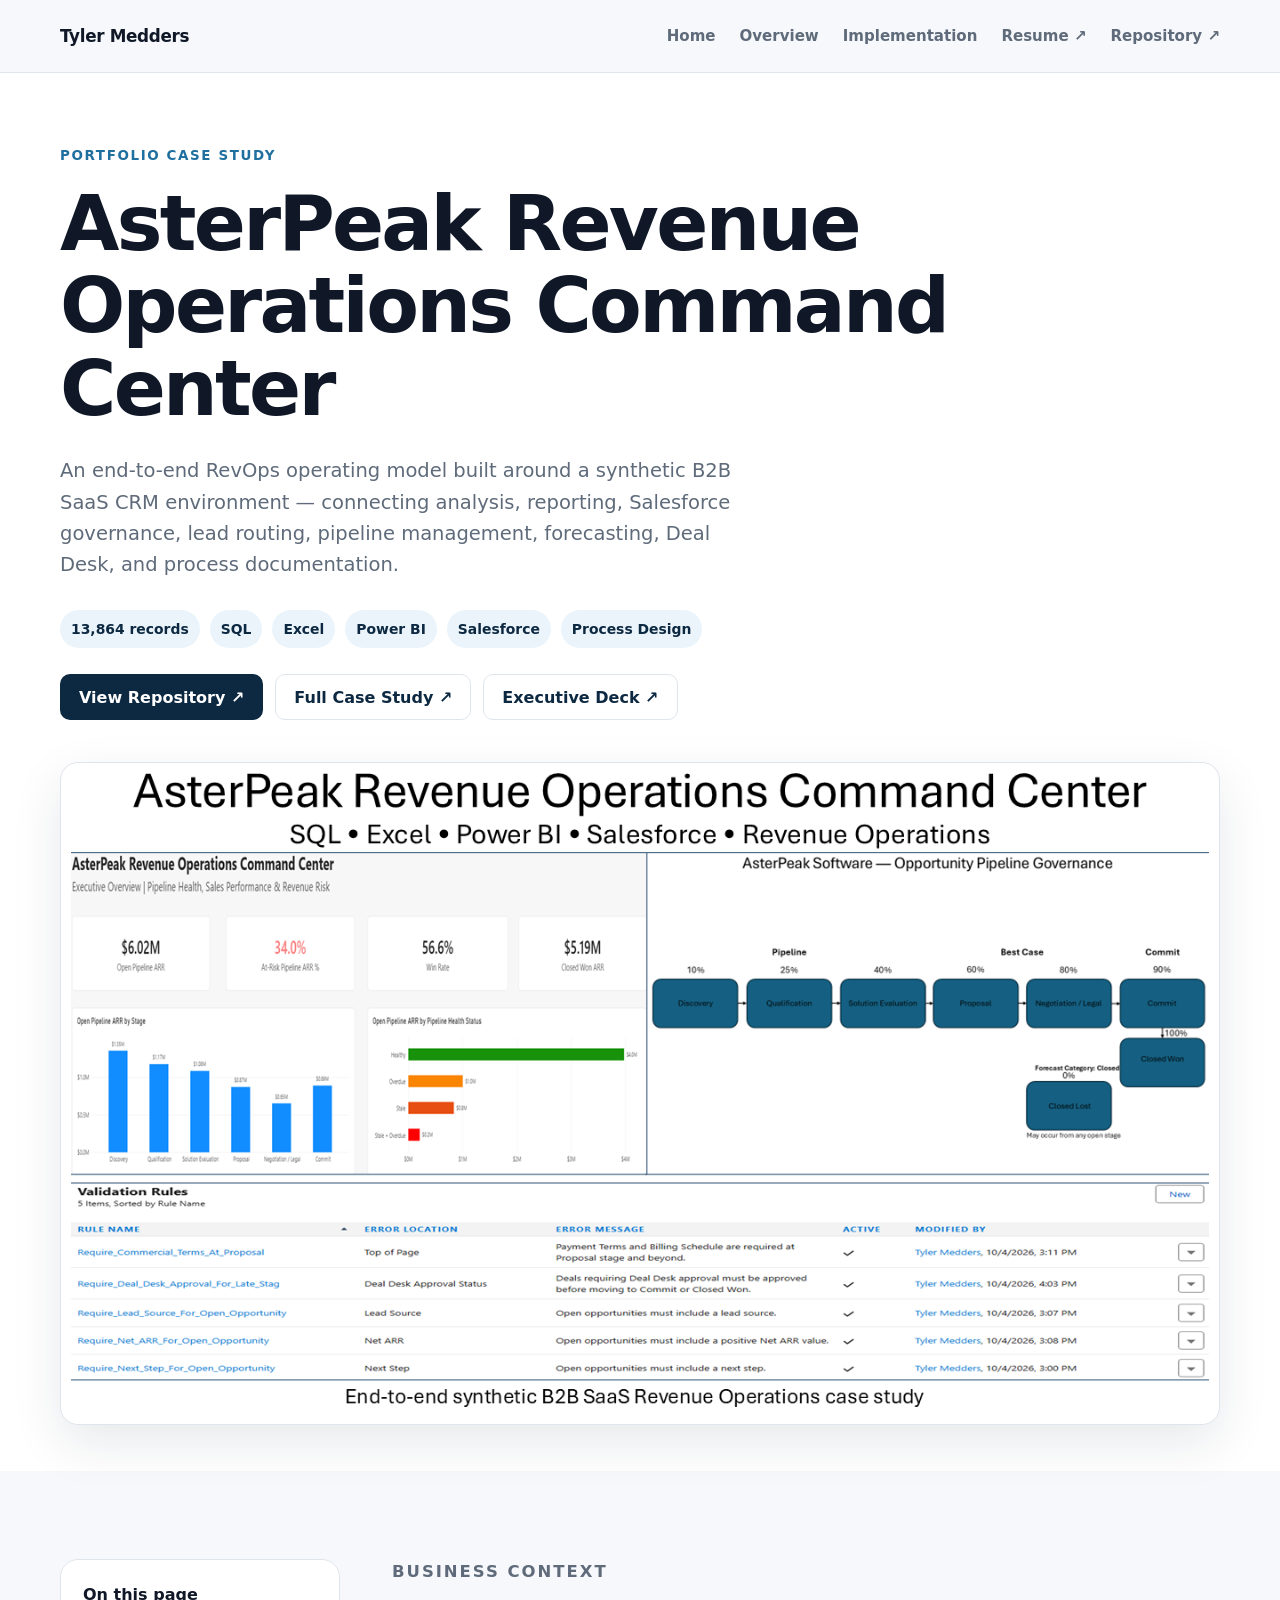
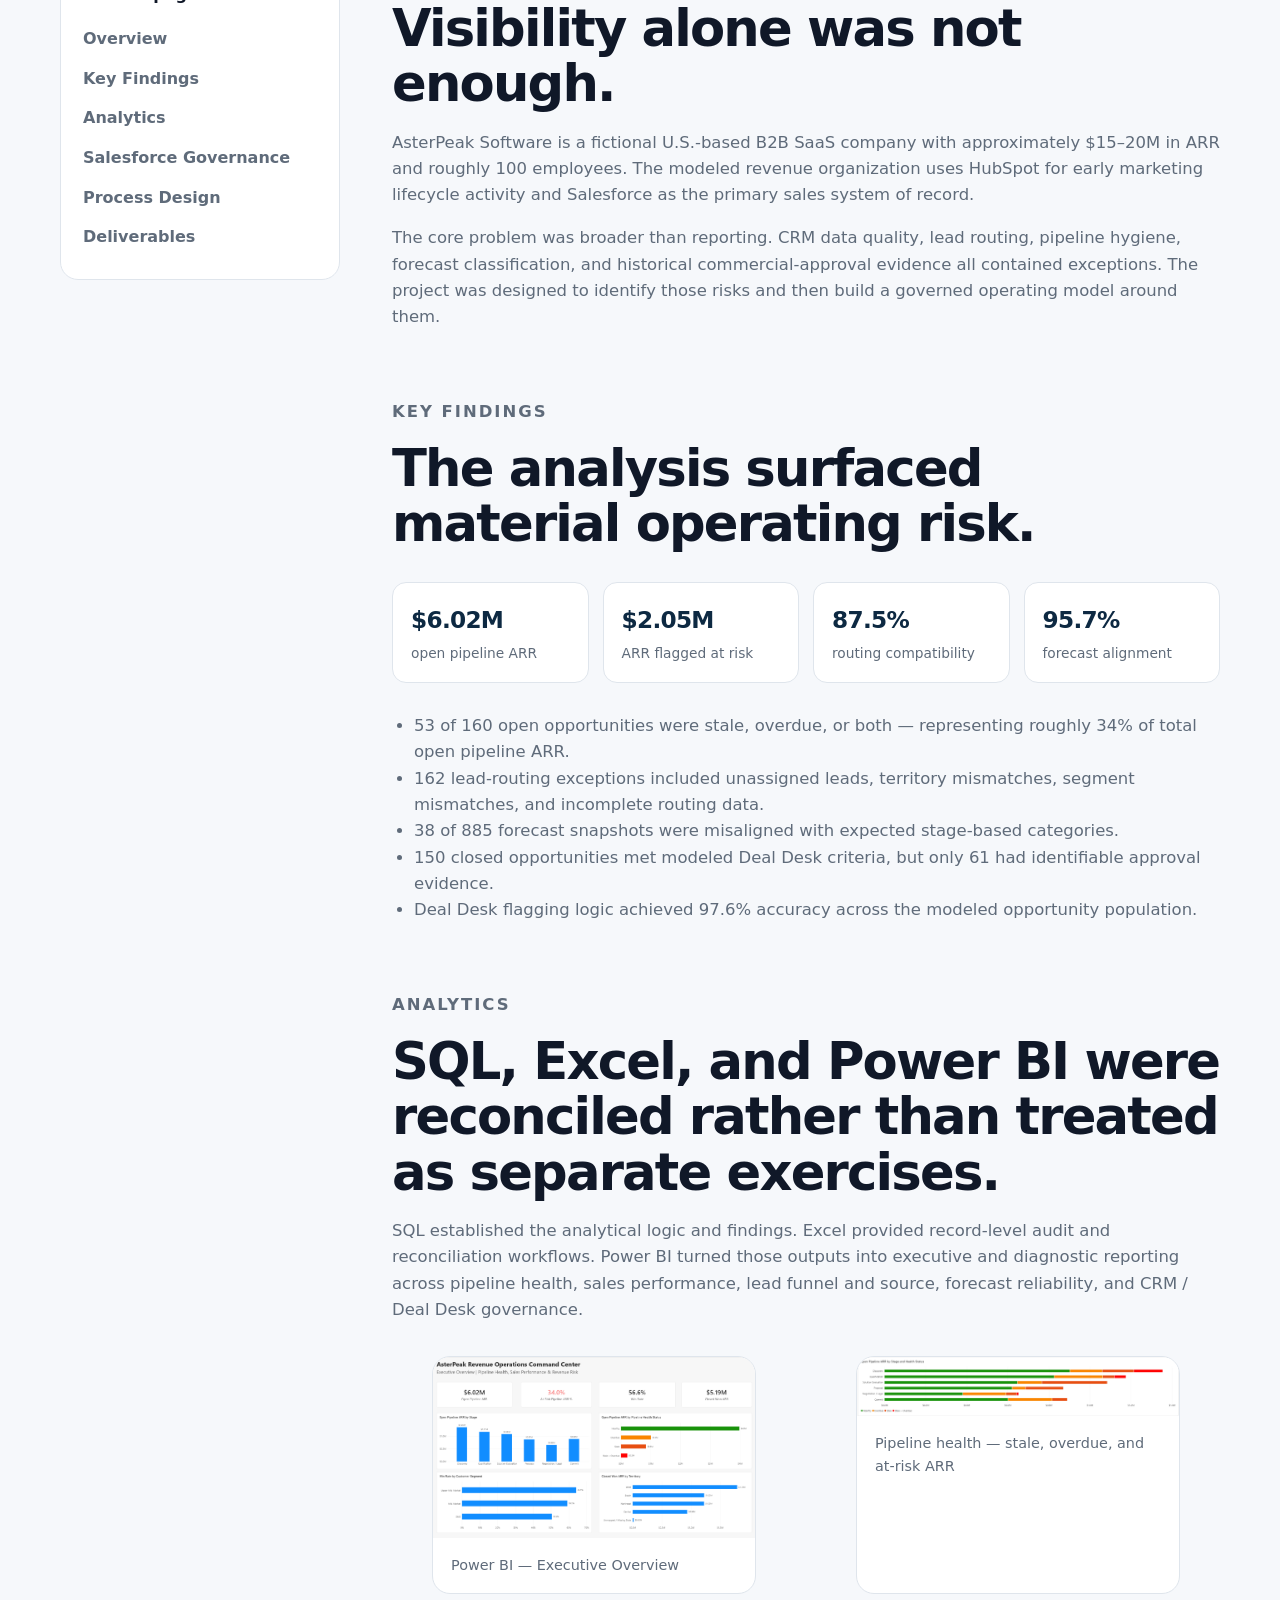
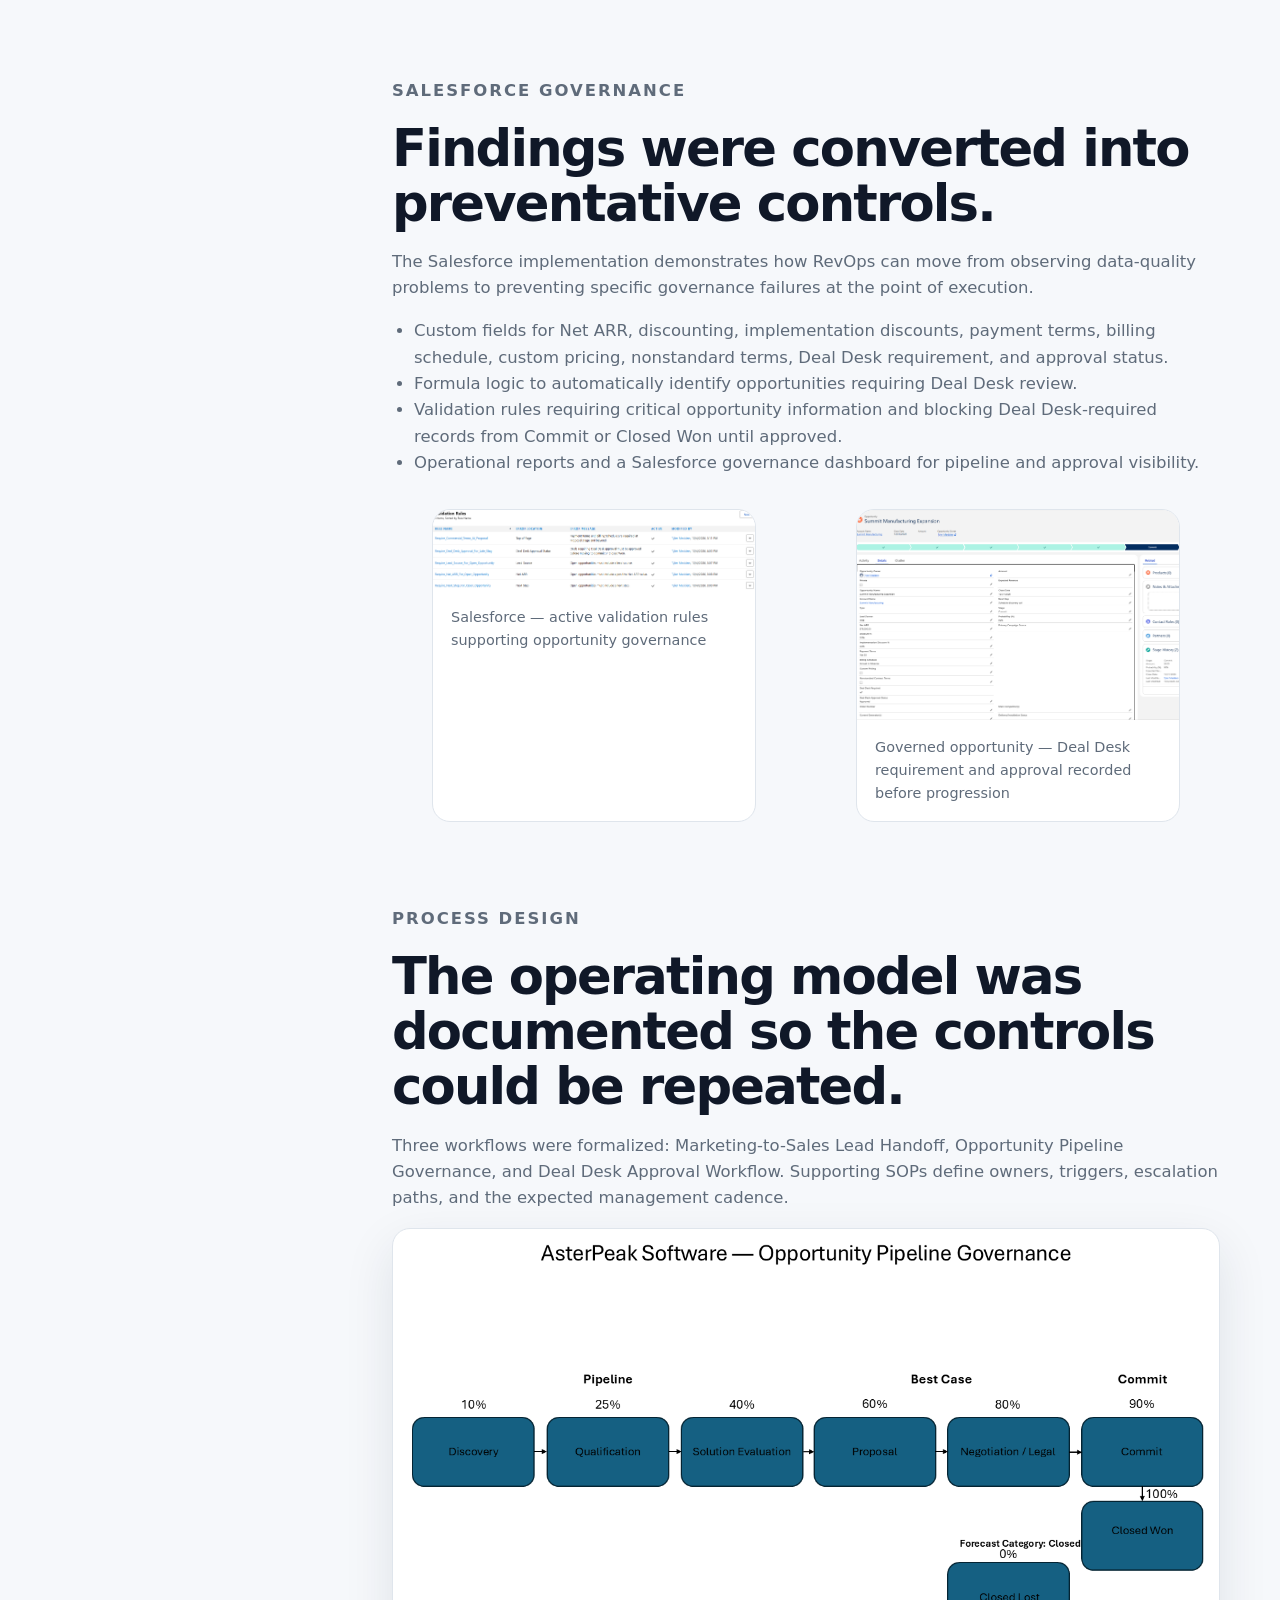
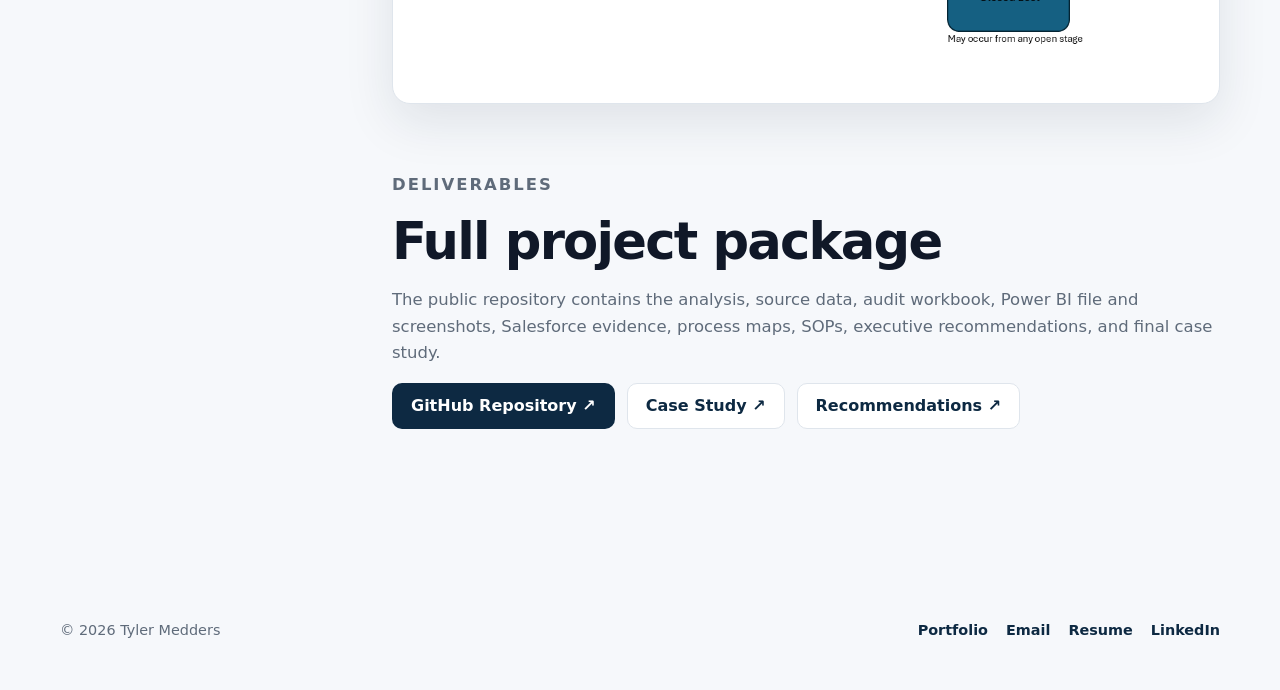
==== asterpeak.html @ 4afae9eb "Finalize portfolio site and add resume" ====
<!doctype html>
<html lang="en">
<head>
  <meta charset="utf-8">
  <meta name="viewport" content="width=device-width, initial-scale=1">
  <meta name="description" content="AsterPeak Revenue Operations Command Center — end-to-end RevOps portfolio case study by Tyler Medders.">
  <link rel="canonical" href="https://tylermedders.com/asterpeak.html">
  <meta property="og:type" content="article">
  <meta property="og:title" content="AsterPeak Revenue Operations Command Center | Tyler Medders">
  <meta property="og:description" content="End-to-end RevOps case study spanning SQL, Excel, Power BI, Salesforce governance, pipeline management, forecasting, Deal Desk, and process design.">
  <meta property="og:url" content="https://tylermedders.com/asterpeak.html">
  <meta property="og:image" content="https://tylermedders.com/assets/asterpeak-hero.png">
  <meta name="twitter:card" content="summary_large_image">
  <title>AsterPeak Revenue Operations Command Center | Tyler Medders</title>
  <link rel="icon" href="assets/favicon.svg" type="image/svg+xml">
  <link rel="stylesheet" href="styles.css">
</head>
<body>
  <header class="site-header">
    <div class="container nav">
      <a class="brand" href="index.html">Tyler Medders</a>
      <nav class="nav-links" aria-label="Primary navigation">
        <a href="index.html">Home</a>
        <a href="#overview">Overview</a>
        <a href="#implementation">Implementation</a>
        <a href="assets/Tyler_Medders_Resume.pdf" target="_blank" rel="noreferrer">Resume ↗</a>
        <a class="keep-mobile" href="https://github.com/TylerMedders/asterpeak-revenue-operations-command-center" target="_blank" rel="noreferrer">Repository ↗</a>
      </nav>
    </div>
  </header>

  <main>
    <section class="project-hero">
      <div class="container">
        <p class="eyebrow">Portfolio Case Study</p>
        <h1>AsterPeak Revenue Operations Command Center</h1>
        <p class="lede">An end-to-end RevOps operating model built around a synthetic B2B SaaS CRM environment — connecting analysis, reporting, Salesforce governance, lead routing, pipeline management, forecasting, Deal Desk, and process documentation.</p>
        <div class="project-meta">
          <span>13,864 records</span><span>SQL</span><span>Excel</span><span>Power BI</span><span>Salesforce</span><span>Process Design</span>
        </div>
        <div class="project-links" style="margin-top: 26px;">
          <a class="btn btn-primary" href="https://github.com/TylerMedders/asterpeak-revenue-operations-command-center" target="_blank" rel="noreferrer">View Repository ↗</a>
          <a class="btn btn-secondary" href="https://github.com/TylerMedders/asterpeak-revenue-operations-command-center/blob/main/09_Final_Case_Study/AsterPeak_Revenue_Operations_Case_Study.pdf" target="_blank" rel="noreferrer">Full Case Study ↗</a>
          <a class="btn btn-secondary" href="https://github.com/TylerMedders/asterpeak-revenue-operations-command-center/blob/main/09_Final_Case_Study/AsterPeak_Revenue_Operations_Executive_Presentation.pdf" target="_blank" rel="noreferrer">Executive Deck ↗</a>
        </div>
        <div class="project-hero-image image-frame">
          <img src="assets/asterpeak-hero.png" alt="AsterPeak Revenue Operations Command Center project overview">
        </div>
      </div>
    </section>

    <section class="section" id="overview">
      <div class="container project-content">
        <aside class="sidebar">
          <strong>On this page</strong>
          <a href="#overview">Overview</a>
          <a href="#findings">Key Findings</a>
          <a href="#analysis">Analytics</a>
          <a href="#implementation">Salesforce Governance</a>
          <a href="#process">Process Design</a>
          <a href="#deliverables">Deliverables</a>
        </aside>

        <div>
          <section class="prose-section">
            <p class="eyebrow">Business Context</p>
            <h2>Visibility alone was not enough.</h2>
            <p>AsterPeak Software is a fictional U.S.-based B2B SaaS company with approximately $15–20M in ARR and roughly 100 employees. The modeled revenue organization uses HubSpot for early marketing lifecycle activity and Salesforce as the primary sales system of record.</p>
            <p>The core problem was broader than reporting. CRM data quality, lead routing, pipeline hygiene, forecast classification, and historical commercial-approval evidence all contained exceptions. The project was designed to identify those risks and then build a governed operating model around them.</p>
          </section>

          <section class="prose-section" id="findings">
            <p class="eyebrow">Key Findings</p>
            <h2>The analysis surfaced material operating risk.</h2>
            <div class="metric-grid">
              <div class="metric"><strong>$6.02M</strong><span>open pipeline ARR</span></div>
              <div class="metric"><strong>$2.05M</strong><span>ARR flagged at risk</span></div>
              <div class="metric"><strong>87.5%</strong><span>routing compatibility</span></div>
              <div class="metric"><strong>95.7%</strong><span>forecast alignment</span></div>
            </div>
            <ul>
              <li>53 of 160 open opportunities were stale, overdue, or both — representing roughly 34% of total open pipeline ARR.</li>
              <li>162 lead-routing exceptions included unassigned leads, territory mismatches, segment mismatches, and incomplete routing data.</li>
              <li>38 of 885 forecast snapshots were misaligned with expected stage-based categories.</li>
              <li>150 closed opportunities met modeled Deal Desk criteria, but only 61 had identifiable approval evidence.</li>
              <li>Deal Desk flagging logic achieved 97.6% accuracy across the modeled opportunity population.</li>
            </ul>
          </section>

          <section class="prose-section" id="analysis">
            <p class="eyebrow">Analytics</p>
            <h2>SQL, Excel, and Power BI were reconciled rather than treated as separate exercises.</h2>
            <p>SQL established the analytical logic and findings. Excel provided record-level audit and reconciliation workflows. Power BI turned those outputs into executive and diagnostic reporting across pipeline health, sales performance, lead funnel and source, forecast reliability, and CRM / Deal Desk governance.</p>
            <div class="screen-grid">
              <figure class="screen-card"><img src="assets/powerbi-executive.png" alt="Power BI executive overview dashboard"><figcaption class="caption">Power BI — Executive Overview</figcaption></figure>
              <figure class="screen-card"><img src="assets/pipeline-health.png" alt="Power BI pipeline health view"><figcaption class="caption">Pipeline health — stale, overdue, and at-risk ARR</figcaption></figure>
            </div>
          </section>

          <section class="prose-section" id="implementation">
            <p class="eyebrow">Salesforce Governance</p>
            <h2>Findings were converted into preventative controls.</h2>
            <p>The Salesforce implementation demonstrates how RevOps can move from observing data-quality problems to preventing specific governance failures at the point of execution.</p>
            <ul>
              <li>Custom fields for Net ARR, discounting, implementation discounts, payment terms, billing schedule, custom pricing, nonstandard terms, Deal Desk requirement, and approval status.</li>
              <li>Formula logic to automatically identify opportunities requiring Deal Desk review.</li>
              <li>Validation rules requiring critical opportunity information and blocking Deal Desk-required records from Commit or Closed Won until approved.</li>
              <li>Operational reports and a Salesforce governance dashboard for pipeline and approval visibility.</li>
            </ul>
            <div class="screen-grid">
              <figure class="screen-card"><img src="assets/salesforce-validation-rules.png" alt="Salesforce validation rules"><figcaption class="caption">Salesforce — active validation rules supporting opportunity governance</figcaption></figure>
              <figure class="screen-card"><img src="assets/salesforce-governed-opportunity.png" alt="Governed Salesforce opportunity record"><figcaption class="caption">Governed opportunity — Deal Desk requirement and approval recorded before progression</figcaption></figure>
            </div>
          </section>

          <section class="prose-section" id="process">
            <p class="eyebrow">Process Design</p>
            <h2>The operating model was documented so the controls could be repeated.</h2>
            <p>Three workflows were formalized: Marketing-to-Sales Lead Handoff, Opportunity Pipeline Governance, and Deal Desk Approval Workflow. Supporting SOPs define owners, triggers, escalation paths, and the expected management cadence.</p>
            <div class="image-frame">
              <img src="assets/process-pipeline-governance.png" alt="AsterPeak opportunity pipeline governance process map">
            </div>
          </section>

          <section class="prose-section" id="deliverables">
            <p class="eyebrow">Deliverables</p>
            <h2>Full project package</h2>
            <p>The public repository contains the analysis, source data, audit workbook, Power BI file and screenshots, Salesforce evidence, process maps, SOPs, executive recommendations, and final case study.</p>
            <div class="project-links">
              <a class="btn btn-primary" href="https://github.com/TylerMedders/asterpeak-revenue-operations-command-center" target="_blank" rel="noreferrer">GitHub Repository ↗</a>
              <a class="btn btn-secondary" href="https://github.com/TylerMedders/asterpeak-revenue-operations-command-center/blob/main/09_Final_Case_Study/AsterPeak_Revenue_Operations_Case_Study.pdf" target="_blank" rel="noreferrer">Case Study ↗</a>
              <a class="btn btn-secondary" href="https://github.com/TylerMedders/asterpeak-revenue-operations-command-center/blob/main/09_Final_Case_Study/AsterPeak_Executive_Recommendations.pdf" target="_blank" rel="noreferrer">Recommendations ↗</a>
            </div>
          </section>
        </div>
      </div>
    </section>
  </main>

  <footer class="site-footer">
    <div class="container footer-row">
      <span>© 2026 Tyler Medders</span>
      <div class="footer-links">
        <a href="index.html">Portfolio</a>
        <a href="mailto:tylerm0614@gmail.com">Email</a>
        <a href="assets/Tyler_Medders_Resume.pdf" target="_blank" rel="noreferrer">Resume</a>
        <a href="https://linkedin.com/in/tyler-medders" target="_blank" rel="noreferrer">LinkedIn</a>
      </div>
    </div>
  </footer>
</body>
</html>
---- styles.css ----
:root {
  --bg: #f6f8fb;
  --surface: #ffffff;
  --ink: #101828;
  --muted: #5f6b7a;
  --line: #dfe5ec;
  --navy: #0d2942;
  --navy-2: #123d60;
  --blue: #1f6f9f;
  --blue-soft: #eaf4fa;
  --shadow: 0 18px 50px rgba(16, 40, 63, 0.10);
  --radius: 18px;
  --max: 1160px;
}

* { box-sizing: border-box; }
html { scroll-behavior: smooth; }
body {
  margin: 0;
  font-family: Inter, ui-sans-serif, system-ui, -apple-system, BlinkMacSystemFont, "Segoe UI", sans-serif;
  color: var(--ink);
  background: var(--bg);
  line-height: 1.6;
  -webkit-font-smoothing: antialiased;
}
a { color: inherit; }
img { max-width: 100%; display: block; }
.container { width: min(var(--max), calc(100% - 40px)); margin: 0 auto; }

.site-header {
  position: sticky;
  top: 0;
  z-index: 20;
  background: rgba(246, 248, 251, 0.92);
  backdrop-filter: blur(14px);
  border-bottom: 1px solid rgba(223, 229, 236, 0.9);
}
.nav {
  min-height: 72px;
  display: flex;
  align-items: center;
  justify-content: space-between;
  gap: 24px;
}
.brand {
  text-decoration: none;
  font-weight: 800;
  letter-spacing: -0.02em;
  font-size: 1.05rem;
}
.nav-links { display: flex; align-items: center; gap: 24px; }
.nav-links a {
  text-decoration: none;
  color: var(--muted);
  font-weight: 650;
  font-size: 0.94rem;
}
.nav-links a:hover { color: var(--navy); }

.hero {
  padding: 96px 0 72px;
  background:
    radial-gradient(circle at 85% 10%, rgba(31,111,159,.13), transparent 28%),
    linear-gradient(180deg, #fff 0%, var(--bg) 100%);
}
.hero-grid {
  display: grid;
  grid-template-columns: 1.16fr .84fr;
  align-items: center;
  gap: 56px;
}
.eyebrow {
  margin: 0 0 16px;
  color: var(--blue);
  font-size: .84rem;
  font-weight: 800;
  letter-spacing: .12em;
  text-transform: uppercase;
}
h1, h2, h3 { line-height: 1.08; letter-spacing: -0.035em; margin-top: 0; }
h1 { font-size: clamp(3rem, 7vw, 5.5rem); margin-bottom: 24px; }
h2 { font-size: clamp(2rem, 4vw, 3.25rem); margin-bottom: 18px; }
h3 { font-size: 1.35rem; margin-bottom: 10px; }
.lede { font-size: 1.22rem; color: var(--muted); max-width: 700px; margin: 0 0 30px; }
.hero-card {
  background: linear-gradient(145deg, var(--navy), #102f4b 55%, #1b5378);
  color: white;
  border-radius: 26px;
  padding: 34px;
  box-shadow: var(--shadow);
}
.hero-card .mini-label { color: #b9d6e9; font-weight: 750; font-size: .85rem; text-transform: uppercase; letter-spacing: .1em; }
.hero-card h3 { font-size: 1.7rem; margin: 10px 0 12px; }
.hero-card p { color: #dbe8f1; margin: 0; }
.tool-row { display: flex; flex-wrap: wrap; gap: 9px; margin-top: 24px; }
.tool-row span {
  border: 1px solid rgba(255,255,255,.2);
  background: rgba(255,255,255,.08);
  padding: 7px 10px;
  border-radius: 999px;
  font-size: .83rem;
  font-weight: 700;
}
.buttons { display: flex; flex-wrap: wrap; gap: 12px; }
.btn {
  display: inline-flex;
  align-items: center;
  justify-content: center;
  gap: 8px;
  min-height: 46px;
  padding: 0 18px;
  border-radius: 10px;
  text-decoration: none;
  font-weight: 800;
  border: 1px solid transparent;
}
.btn-primary { background: var(--navy); color: #fff; }
.btn-primary:hover { background: var(--navy-2); }
.btn-secondary { background: #fff; border-color: var(--line); color: var(--navy); }
.btn-secondary:hover { border-color: #b8c7d4; }
.btn-light { background: #fff; color: var(--navy); }

.section { padding: 88px 0; }
.section-white { background: #fff; }
.section-head { max-width: 760px; margin-bottom: 38px; }
.section-head p { color: var(--muted); font-size: 1.06rem; margin: 0; }

.feature-grid {
  display: grid;
  grid-template-columns: .95fr 1.05fr;
  gap: 40px;
  align-items: center;
}
.image-frame {
  background: #fff;
  padding: 10px;
  border: 1px solid var(--line);
  border-radius: var(--radius);
  box-shadow: var(--shadow);
  overflow: hidden;
}
.image-frame img { width: 100%; border-radius: 11px; }
.kicker { color: var(--blue); font-weight: 800; margin-bottom: 10px; }
.copy { color: var(--muted); font-size: 1.05rem; }
.metric-grid {
  display: grid;
  grid-template-columns: repeat(4, 1fr);
  gap: 14px;
  margin: 30px 0;
}
.metric {
  background: var(--surface);
  border: 1px solid var(--line);
  border-radius: 14px;
  padding: 18px;
}
.metric strong { display: block; color: var(--navy); font-size: 1.45rem; letter-spacing: -.03em; }
.metric span { display: block; color: var(--muted); font-size: .86rem; margin-top: 4px; }

.cards-3 { display: grid; grid-template-columns: repeat(3, 1fr); gap: 18px; }
.card {
  background: var(--surface);
  border: 1px solid var(--line);
  border-radius: var(--radius);
  padding: 26px;
}
.card p { color: var(--muted); margin-bottom: 0; }
.number {
  width: 36px;
  height: 36px;
  border-radius: 10px;
  display: grid;
  place-items: center;
  background: var(--blue-soft);
  color: var(--blue);
  font-weight: 900;
  margin-bottom: 22px;
}

.skills { display: flex; flex-wrap: wrap; gap: 10px; }
.skills span {
  background: #fff;
  border: 1px solid var(--line);
  border-radius: 999px;
  padding: 9px 13px;
  font-size: .9rem;
  font-weight: 700;
  color: #304254;
}

.cta {
  background: var(--navy);
  color: #fff;
  border-radius: 24px;
  padding: 42px;
  display: flex;
  justify-content: space-between;
  align-items: center;
  gap: 32px;
}
.cta h2 { margin-bottom: 10px; font-size: clamp(2rem, 4vw, 3rem); }
.cta p { color: #caddea; max-width: 680px; margin: 0; }

.site-footer { padding: 34px 0 48px; color: var(--muted); font-size: .9rem; }
.footer-row { display: flex; justify-content: space-between; gap: 24px; align-items: center; }
.footer-row a { text-decoration: none; font-weight: 700; color: var(--navy); }

/* Project page */
.project-hero { padding: 72px 0 46px; background: #fff; }
.project-hero h1 { font-size: clamp(2.7rem, 6vw, 4.8rem); max-width: 930px; }
.project-meta { display: flex; flex-wrap: wrap; gap: 10px; margin-top: 24px; }
.project-meta span { background: var(--blue-soft); color: var(--navy); padding: 8px 11px; border-radius: 999px; font-weight: 750; font-size: .87rem; }
.project-hero-image { margin-top: 42px; }
.project-content { display: grid; grid-template-columns: 280px 1fr; gap: 52px; align-items: start; }
.sidebar {
  position: sticky;
  top: 96px;
  background: #fff;
  border: 1px solid var(--line);
  border-radius: var(--radius);
  padding: 22px;
}
.sidebar strong { display: block; margin-bottom: 12px; }
.sidebar a { display: block; text-decoration: none; color: var(--muted); font-weight: 650; padding: 7px 0; }
.sidebar a:hover { color: var(--navy); }
.prose-section { margin-bottom: 68px; scroll-margin-top: 100px; }
.prose-section p, .prose-section li { color: var(--muted); font-size: 1.03rem; }
.prose-section ul { padding-left: 22px; }
.screen-grid { display: grid; grid-template-columns: 1fr 1fr; gap: 20px; }
.screen-card { background: #fff; border: 1px solid var(--line); border-radius: var(--radius); overflow: hidden; }
.screen-card img { width: 100%; }
.screen-card .caption { padding: 16px 18px; color: var(--muted); font-size: .9rem; }
.project-links { display: flex; flex-wrap: wrap; gap: 12px; }

@media (max-width: 900px) {
  .hero-grid, .feature-grid, .project-content { grid-template-columns: 1fr; }
  .hero { padding-top: 68px; }
  .metric-grid { grid-template-columns: 1fr 1fr; }
  .cards-3 { grid-template-columns: 1fr; }
  .sidebar { position: static; }
  .screen-grid { grid-template-columns: 1fr; }
  .cta { align-items: flex-start; flex-direction: column; }
}

@media (max-width: 640px) {
  .container { width: min(var(--max), calc(100% - 28px)); }
  .nav { min-height: 64px; }
  .nav-links a:not(.keep-mobile) { display: none; }
  h1 { font-size: clamp(2.55rem, 15vw, 4rem); }
  .hero { padding: 58px 0 52px; }
  .section { padding: 62px 0; }
  .metric-grid { grid-template-columns: 1fr 1fr; }
  .metric { padding: 15px; }
  .metric strong { font-size: 1.2rem; }
  .hero-card, .cta { padding: 26px; }
}

/* Portfolio profile additions */
.about-grid {
  display: grid;
  grid-template-columns: .85fr 1.15fr;
  gap: 56px;
  align-items: start;
}
.bio-panel {
  background: #fff;
  border: 1px solid var(--line);
  border-radius: var(--radius);
  padding: 30px;
  box-shadow: var(--shadow);
}
.bio-panel p { margin-top: 0; color: var(--muted); font-size: 1.05rem; }
.bio-panel p:last-of-type { margin-bottom: 20px; }
.availability {
  border-top: 1px solid var(--line);
  padding-top: 18px;
  color: var(--navy);
  font-weight: 800;
  font-size: .94rem;
}
.experience-list { display: grid; gap: 18px; }
.experience-item {
  background: #fff;
  border: 1px solid var(--line);
  border-radius: var(--radius);
  padding: 28px;
}
.experience-head {
  display: flex;
  justify-content: space-between;
  gap: 24px;
  align-items: flex-start;
  margin-bottom: 14px;
}
.experience-head h3 { margin-bottom: 5px; }
.experience-head p { margin: 0; color: var(--blue); font-weight: 750; }
.experience-date { color: var(--muted); white-space: nowrap; font-weight: 700; font-size: .9rem; }
.experience-item ul { margin: 0; padding-left: 20px; }
.experience-item li { color: var(--muted); margin: 7px 0; }
.footer-links { display: flex; flex-wrap: wrap; justify-content: flex-end; gap: 18px; }
.footer-links a { text-decoration: none; font-weight: 700; color: var(--navy); }
.footer-links a:hover { color: var(--blue); }
.cta .mini-label { color: #b9d6e9; font-weight: 800; font-size: .82rem; text-transform: uppercase; letter-spacing: .1em; margin: 0 0 8px; }

@media (max-width: 900px) {
  .about-grid { grid-template-columns: 1fr; gap: 26px; }
}

@media (max-width: 640px) {
  .experience-head { flex-direction: column; gap: 6px; }
  .experience-date { white-space: normal; }
  .footer-row { align-items: flex-start; flex-direction: column; }
  .footer-links { justify-content: flex-start; }
}
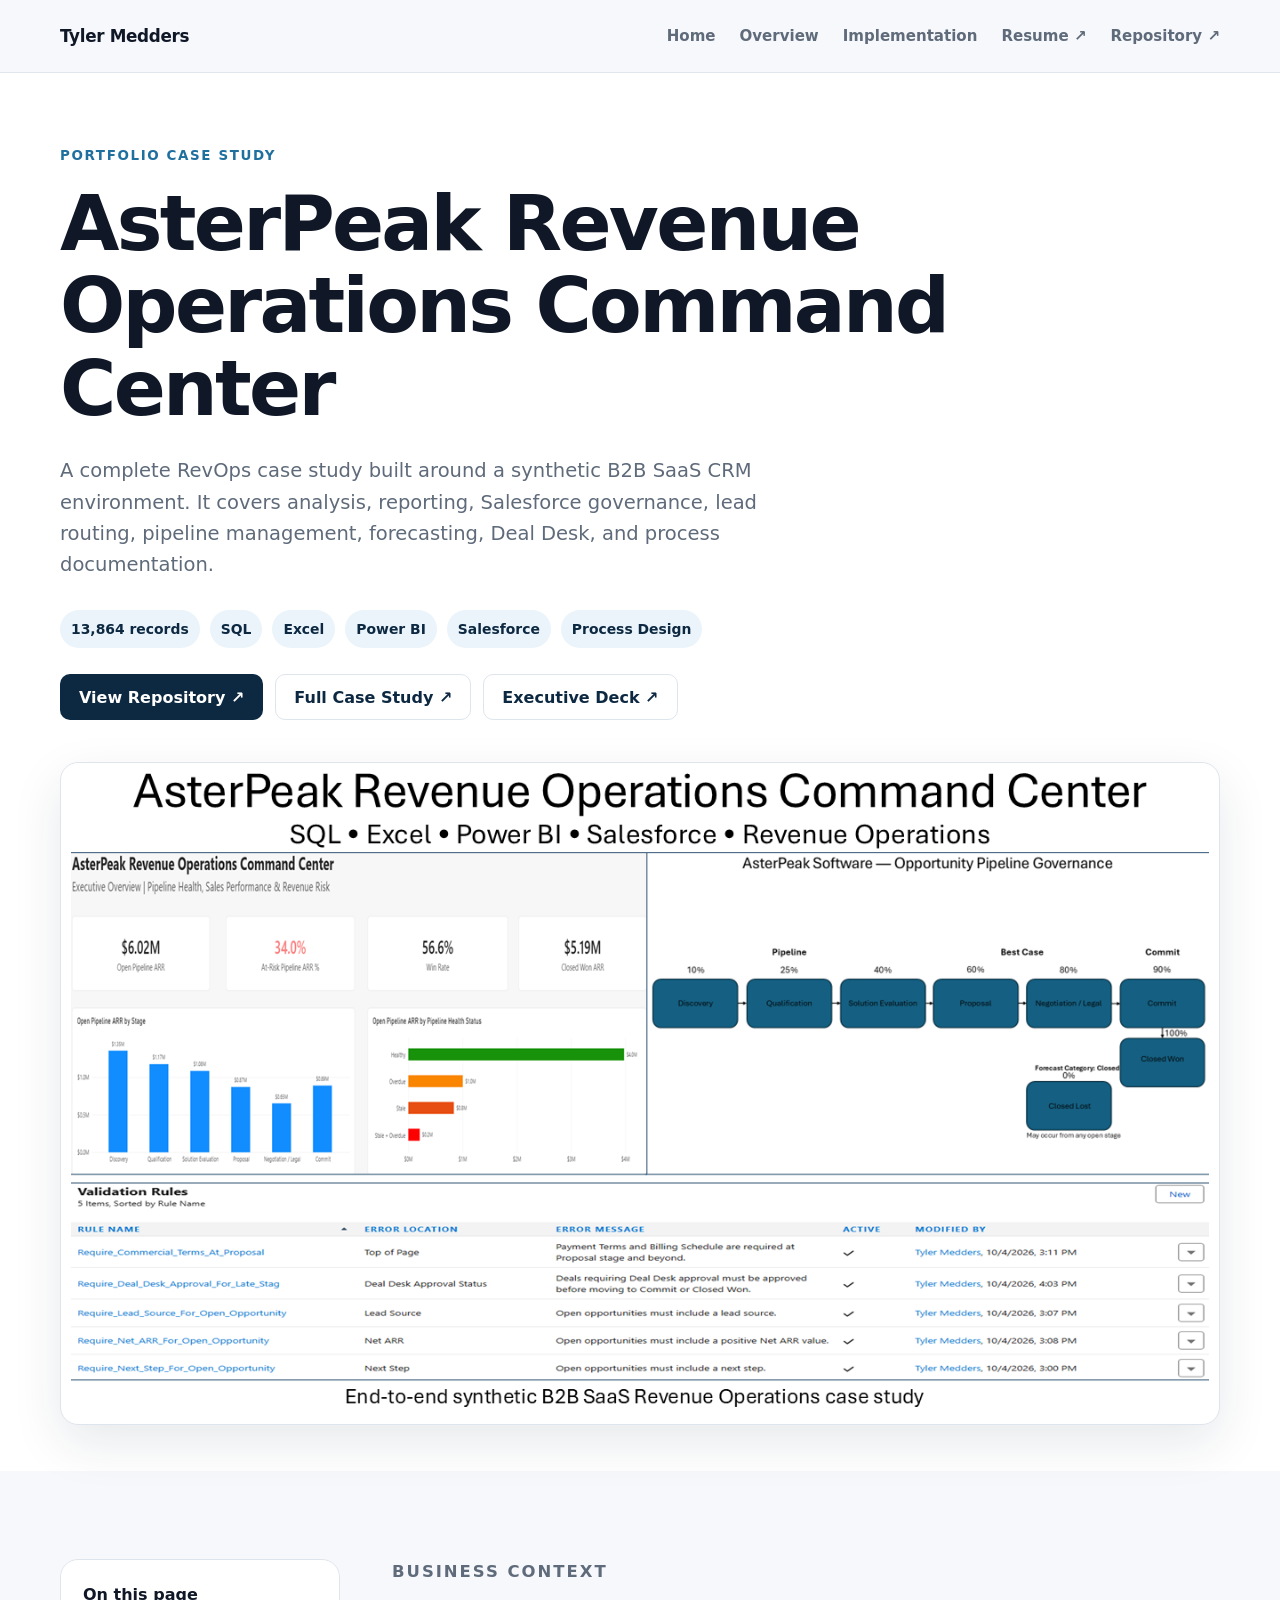
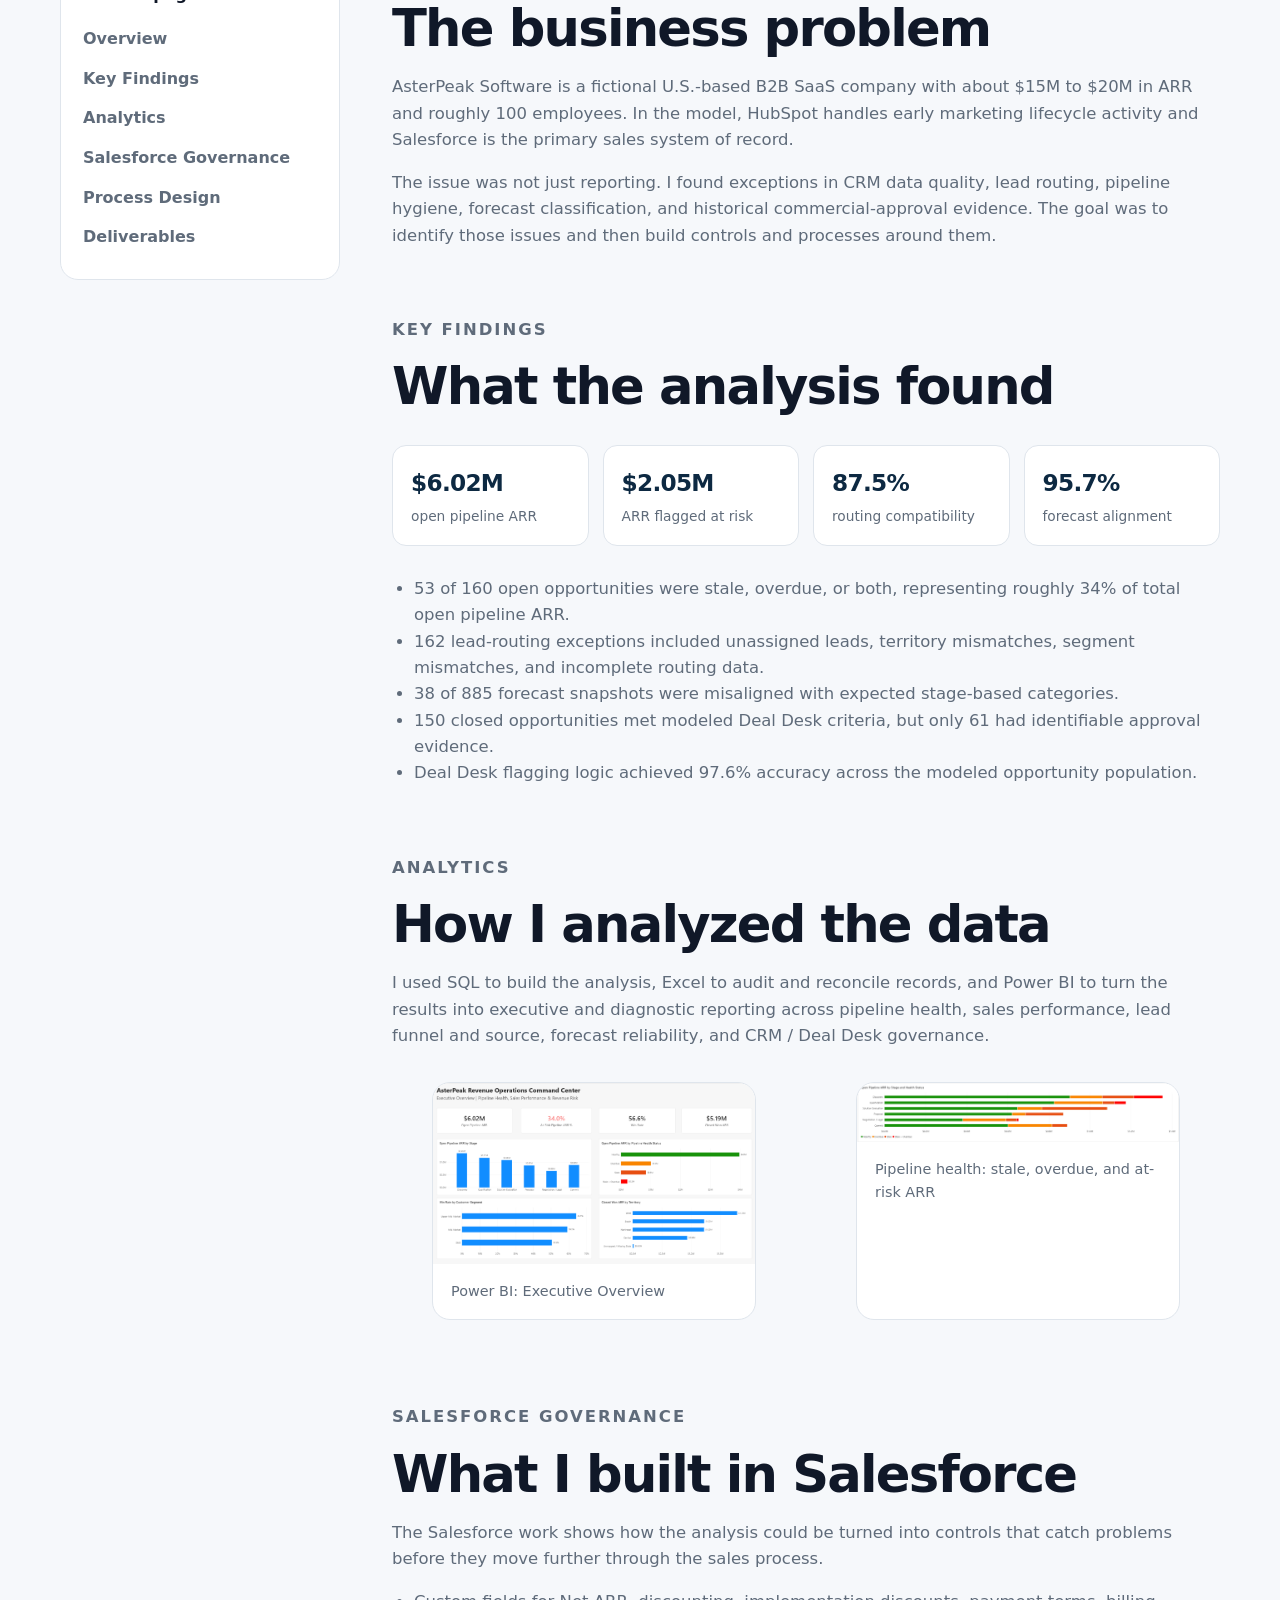
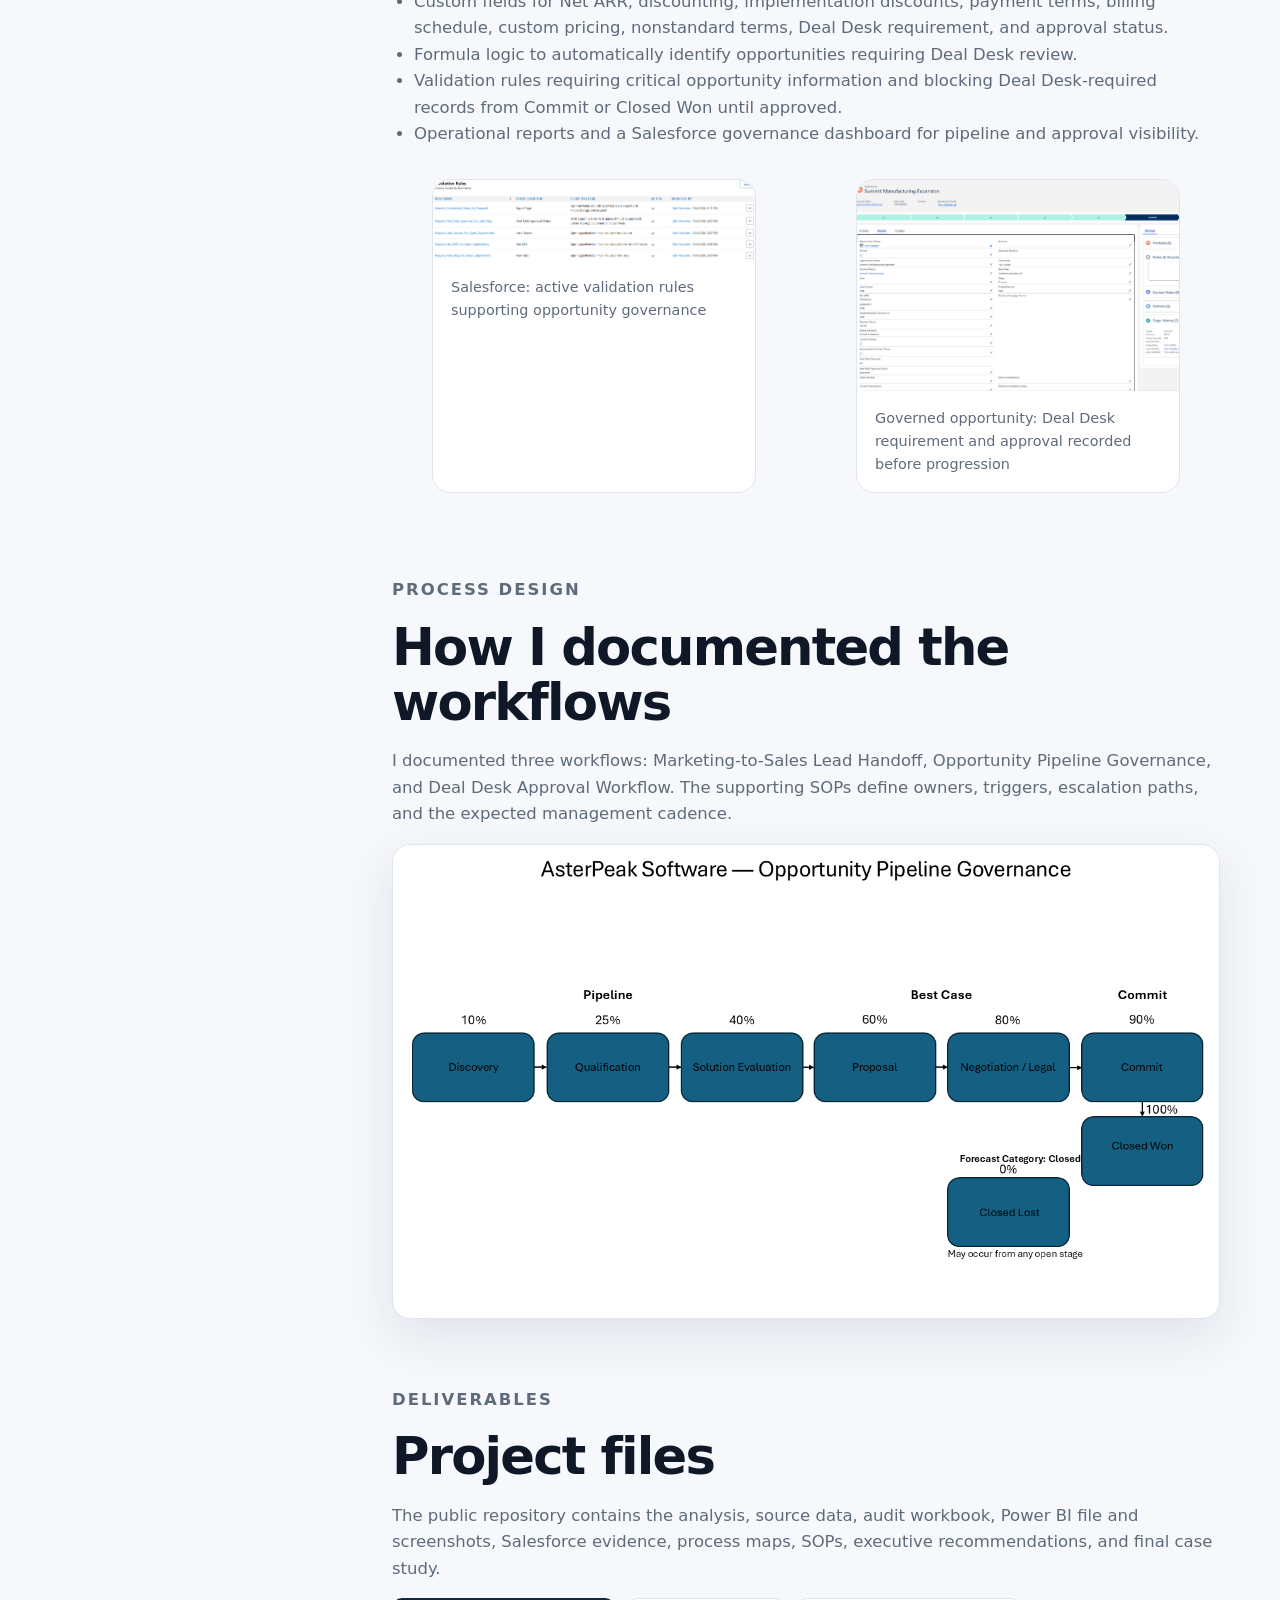
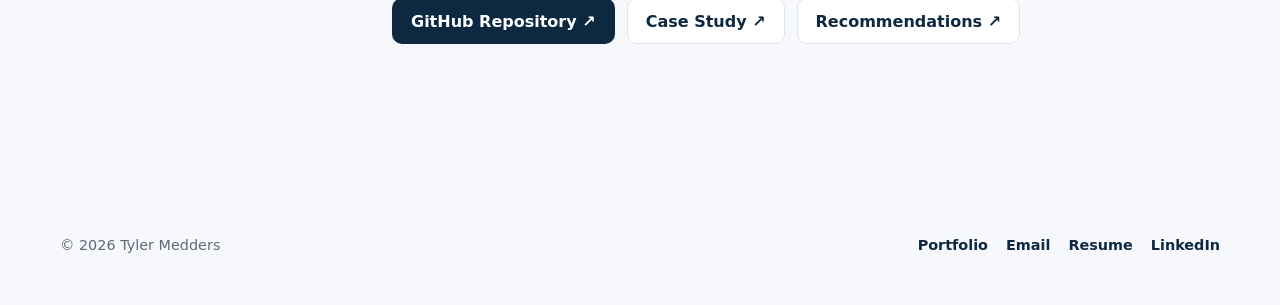
==== commit 0fc1b203: "Make portfolio copy more natural" ====
--- a/asterpeak.html
+++ b/asterpeak.html
@@ -3,7 +3,7 @@
 <head>
   <meta charset="utf-8">
   <meta name="viewport" content="width=device-width, initial-scale=1">
-  <meta name="description" content="AsterPeak Revenue Operations Command Center — end-to-end RevOps portfolio case study by Tyler Medders.">
+  <meta name="description" content="AsterPeak Revenue Operations Command Center | End-to-end RevOps portfolio case study by Tyler Medders.">
   <link rel="canonical" href="https://tylermedders.com/asterpeak.html">
   <meta property="og:type" content="article">
   <meta property="og:title" content="AsterPeak Revenue Operations Command Center | Tyler Medders">
@@ -34,14 +34,14 @@
       <div class="container">
         <p class="eyebrow">Portfolio Case Study</p>
         <h1>AsterPeak Revenue Operations Command Center</h1>
-        <p class="lede">An end-to-end RevOps operating model built around a synthetic B2B SaaS CRM environment — connecting analysis, reporting, Salesforce governance, lead routing, pipeline management, forecasting, Deal Desk, and process documentation.</p>
+        <p class="lede">A complete RevOps case study built around a synthetic B2B SaaS CRM environment. It covers analysis, reporting, Salesforce governance, lead routing, pipeline management, forecasting, Deal Desk, and process documentation.</p>
         <div class="project-meta">
           <span>13,864 records</span><span>SQL</span><span>Excel</span><span>Power BI</span><span>Salesforce</span><span>Process Design</span>
         </div>
         <div class="project-links" style="margin-top: 26px;">
           <a class="btn btn-primary" href="https://github.com/TylerMedders/asterpeak-revenue-operations-command-center" target="_blank" rel="noreferrer">View Repository ↗</a>
-          <a class="btn btn-secondary" href="https://github.com/TylerMedders/asterpeak-revenue-operations-command-center/blob/main/09_Final_Case_Study/AsterPeak_Revenue_Operations_Case_Study.pdf" target="_blank" rel="noreferrer">Full Case Study ↗</a>
-          <a class="btn btn-secondary" href="https://github.com/TylerMedders/asterpeak-revenue-operations-command-center/blob/main/09_Final_Case_Study/AsterPeak_Revenue_Operations_Executive_Presentation.pdf" target="_blank" rel="noreferrer">Executive Deck ↗</a>
+          <a class="btn btn-secondary" href="assets/documents/AsterPeak_Revenue_Operations_Case_Study.pdf" target="_blank" rel="noreferrer">Full Case Study ↗</a>
+          <a class="btn btn-secondary" href="assets/documents/AsterPeak_Revenue_Operations_Executive_Presentation.pdf" target="_blank" rel="noreferrer">Executive Deck ↗</a>
         </div>
         <div class="project-hero-image image-frame">
           <img src="assets/asterpeak-hero.png" alt="AsterPeak Revenue Operations Command Center project overview">
@@ -64,14 +64,14 @@
         <div>
           <section class="prose-section">
             <p class="eyebrow">Business Context</p>
-            <h2>Visibility alone was not enough.</h2>
-            <p>AsterPeak Software is a fictional U.S.-based B2B SaaS company with approximately $15–20M in ARR and roughly 100 employees. The modeled revenue organization uses HubSpot for early marketing lifecycle activity and Salesforce as the primary sales system of record.</p>
-            <p>The core problem was broader than reporting. CRM data quality, lead routing, pipeline hygiene, forecast classification, and historical commercial-approval evidence all contained exceptions. The project was designed to identify those risks and then build a governed operating model around them.</p>
+            <h2>The business problem</h2>
+            <p>AsterPeak Software is a fictional U.S.-based B2B SaaS company with about $15M to $20M in ARR and roughly 100 employees. In the model, HubSpot handles early marketing lifecycle activity and Salesforce is the primary sales system of record.</p>
+            <p>The issue was not just reporting. I found exceptions in CRM data quality, lead routing, pipeline hygiene, forecast classification, and historical commercial-approval evidence. The goal was to identify those issues and then build controls and processes around them.</p>
           </section>
 
           <section class="prose-section" id="findings">
             <p class="eyebrow">Key Findings</p>
-            <h2>The analysis surfaced material operating risk.</h2>
+            <h2>What the analysis found</h2>
             <div class="metric-grid">
               <div class="metric"><strong>$6.02M</strong><span>open pipeline ARR</span></div>
               <div class="metric"><strong>$2.05M</strong><span>ARR flagged at risk</span></div>
@@ -79,7 +79,7 @@
               <div class="metric"><strong>95.7%</strong><span>forecast alignment</span></div>
             </div>
             <ul>
-              <li>53 of 160 open opportunities were stale, overdue, or both — representing roughly 34% of total open pipeline ARR.</li>
+              <li>53 of 160 open opportunities were stale, overdue, or both, representing roughly 34% of total open pipeline ARR.</li>
               <li>162 lead-routing exceptions included unassigned leads, territory mismatches, segment mismatches, and incomplete routing data.</li>
               <li>38 of 885 forecast snapshots were misaligned with expected stage-based categories.</li>
               <li>150 closed opportunities met modeled Deal Desk criteria, but only 61 had identifiable approval evidence.</li>
@@ -89,18 +89,18 @@
 
           <section class="prose-section" id="analysis">
             <p class="eyebrow">Analytics</p>
-            <h2>SQL, Excel, and Power BI were reconciled rather than treated as separate exercises.</h2>
-            <p>SQL established the analytical logic and findings. Excel provided record-level audit and reconciliation workflows. Power BI turned those outputs into executive and diagnostic reporting across pipeline health, sales performance, lead funnel and source, forecast reliability, and CRM / Deal Desk governance.</p>
+            <h2>How I analyzed the data</h2>
+            <p>I used SQL to build the analysis, Excel to audit and reconcile records, and Power BI to turn the results into executive and diagnostic reporting across pipeline health, sales performance, lead funnel and source, forecast reliability, and CRM / Deal Desk governance.</p>
             <div class="screen-grid">
-              <figure class="screen-card"><img src="assets/powerbi-executive.png" alt="Power BI executive overview dashboard"><figcaption class="caption">Power BI — Executive Overview</figcaption></figure>
-              <figure class="screen-card"><img src="assets/pipeline-health.png" alt="Power BI pipeline health view"><figcaption class="caption">Pipeline health — stale, overdue, and at-risk ARR</figcaption></figure>
+              <figure class="screen-card"><img src="assets/powerbi-executive.png" alt="Power BI executive overview dashboard"><figcaption class="caption">Power BI: Executive Overview</figcaption></figure>
+              <figure class="screen-card"><img src="assets/pipeline-health.png" alt="Power BI pipeline health view"><figcaption class="caption">Pipeline health: stale, overdue, and at-risk ARR</figcaption></figure>
             </div>
           </section>
 
           <section class="prose-section" id="implementation">
             <p class="eyebrow">Salesforce Governance</p>
-            <h2>Findings were converted into preventative controls.</h2>
-            <p>The Salesforce implementation demonstrates how RevOps can move from observing data-quality problems to preventing specific governance failures at the point of execution.</p>
+            <h2>What I built in Salesforce</h2>
+            <p>The Salesforce work shows how the analysis could be turned into controls that catch problems before they move further through the sales process.</p>
             <ul>
               <li>Custom fields for Net ARR, discounting, implementation discounts, payment terms, billing schedule, custom pricing, nonstandard terms, Deal Desk requirement, and approval status.</li>
               <li>Formula logic to automatically identify opportunities requiring Deal Desk review.</li>
@@ -108,15 +108,15 @@
               <li>Operational reports and a Salesforce governance dashboard for pipeline and approval visibility.</li>
             </ul>
             <div class="screen-grid">
-              <figure class="screen-card"><img src="assets/salesforce-validation-rules.png" alt="Salesforce validation rules"><figcaption class="caption">Salesforce — active validation rules supporting opportunity governance</figcaption></figure>
-              <figure class="screen-card"><img src="assets/salesforce-governed-opportunity.png" alt="Governed Salesforce opportunity record"><figcaption class="caption">Governed opportunity — Deal Desk requirement and approval recorded before progression</figcaption></figure>
+              <figure class="screen-card"><img src="assets/salesforce-validation-rules.png" alt="Salesforce validation rules"><figcaption class="caption">Salesforce: active validation rules supporting opportunity governance</figcaption></figure>
+              <figure class="screen-card"><img src="assets/salesforce-governed-opportunity.png" alt="Governed Salesforce opportunity record"><figcaption class="caption">Governed opportunity: Deal Desk requirement and approval recorded before progression</figcaption></figure>
             </div>
           </section>
 
           <section class="prose-section" id="process">
             <p class="eyebrow">Process Design</p>
-            <h2>The operating model was documented so the controls could be repeated.</h2>
-            <p>Three workflows were formalized: Marketing-to-Sales Lead Handoff, Opportunity Pipeline Governance, and Deal Desk Approval Workflow. Supporting SOPs define owners, triggers, escalation paths, and the expected management cadence.</p>
+            <h2>How I documented the workflows</h2>
+            <p>I documented three workflows: Marketing-to-Sales Lead Handoff, Opportunity Pipeline Governance, and Deal Desk Approval Workflow. The supporting SOPs define owners, triggers, escalation paths, and the expected management cadence.</p>
             <div class="image-frame">
               <img src="assets/process-pipeline-governance.png" alt="AsterPeak opportunity pipeline governance process map">
             </div>
@@ -124,12 +124,12 @@
 
           <section class="prose-section" id="deliverables">
             <p class="eyebrow">Deliverables</p>
-            <h2>Full project package</h2>
+            <h2>Project files</h2>
             <p>The public repository contains the analysis, source data, audit workbook, Power BI file and screenshots, Salesforce evidence, process maps, SOPs, executive recommendations, and final case study.</p>
             <div class="project-links">
               <a class="btn btn-primary" href="https://github.com/TylerMedders/asterpeak-revenue-operations-command-center" target="_blank" rel="noreferrer">GitHub Repository ↗</a>
-              <a class="btn btn-secondary" href="https://github.com/TylerMedders/asterpeak-revenue-operations-command-center/blob/main/09_Final_Case_Study/AsterPeak_Revenue_Operations_Case_Study.pdf" target="_blank" rel="noreferrer">Case Study ↗</a>
-              <a class="btn btn-secondary" href="https://github.com/TylerMedders/asterpeak-revenue-operations-command-center/blob/main/09_Final_Case_Study/AsterPeak_Executive_Recommendations.pdf" target="_blank" rel="noreferrer">Recommendations ↗</a>
+              <a class="btn btn-secondary" href="assets/documents/AsterPeak_Revenue_Operations_Case_Study.pdf" target="_blank" rel="noreferrer">Case Study ↗</a>
+              <a class="btn btn-secondary" href="assets/documents/AsterPeak_Executive_Recommendations.pdf" target="_blank" rel="noreferrer">Recommendations ↗</a>
             </div>
           </section>
         </div>
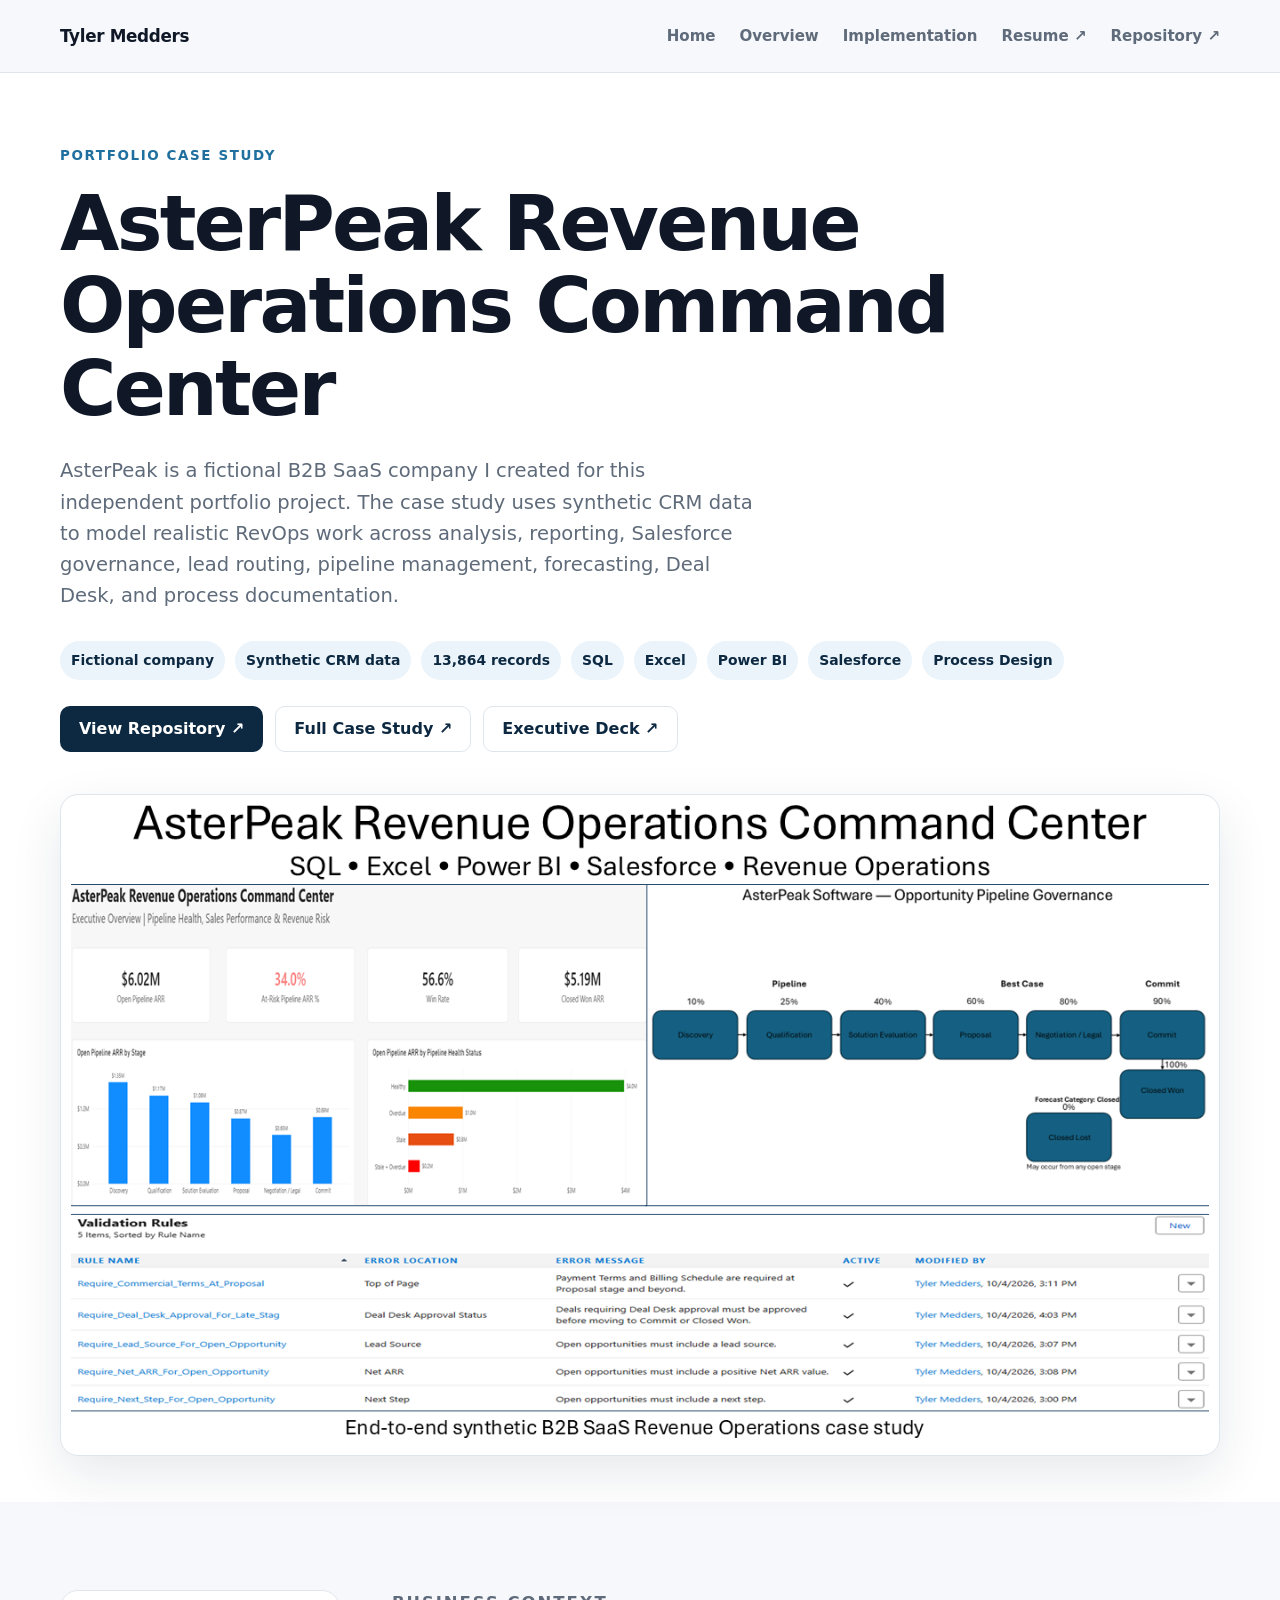
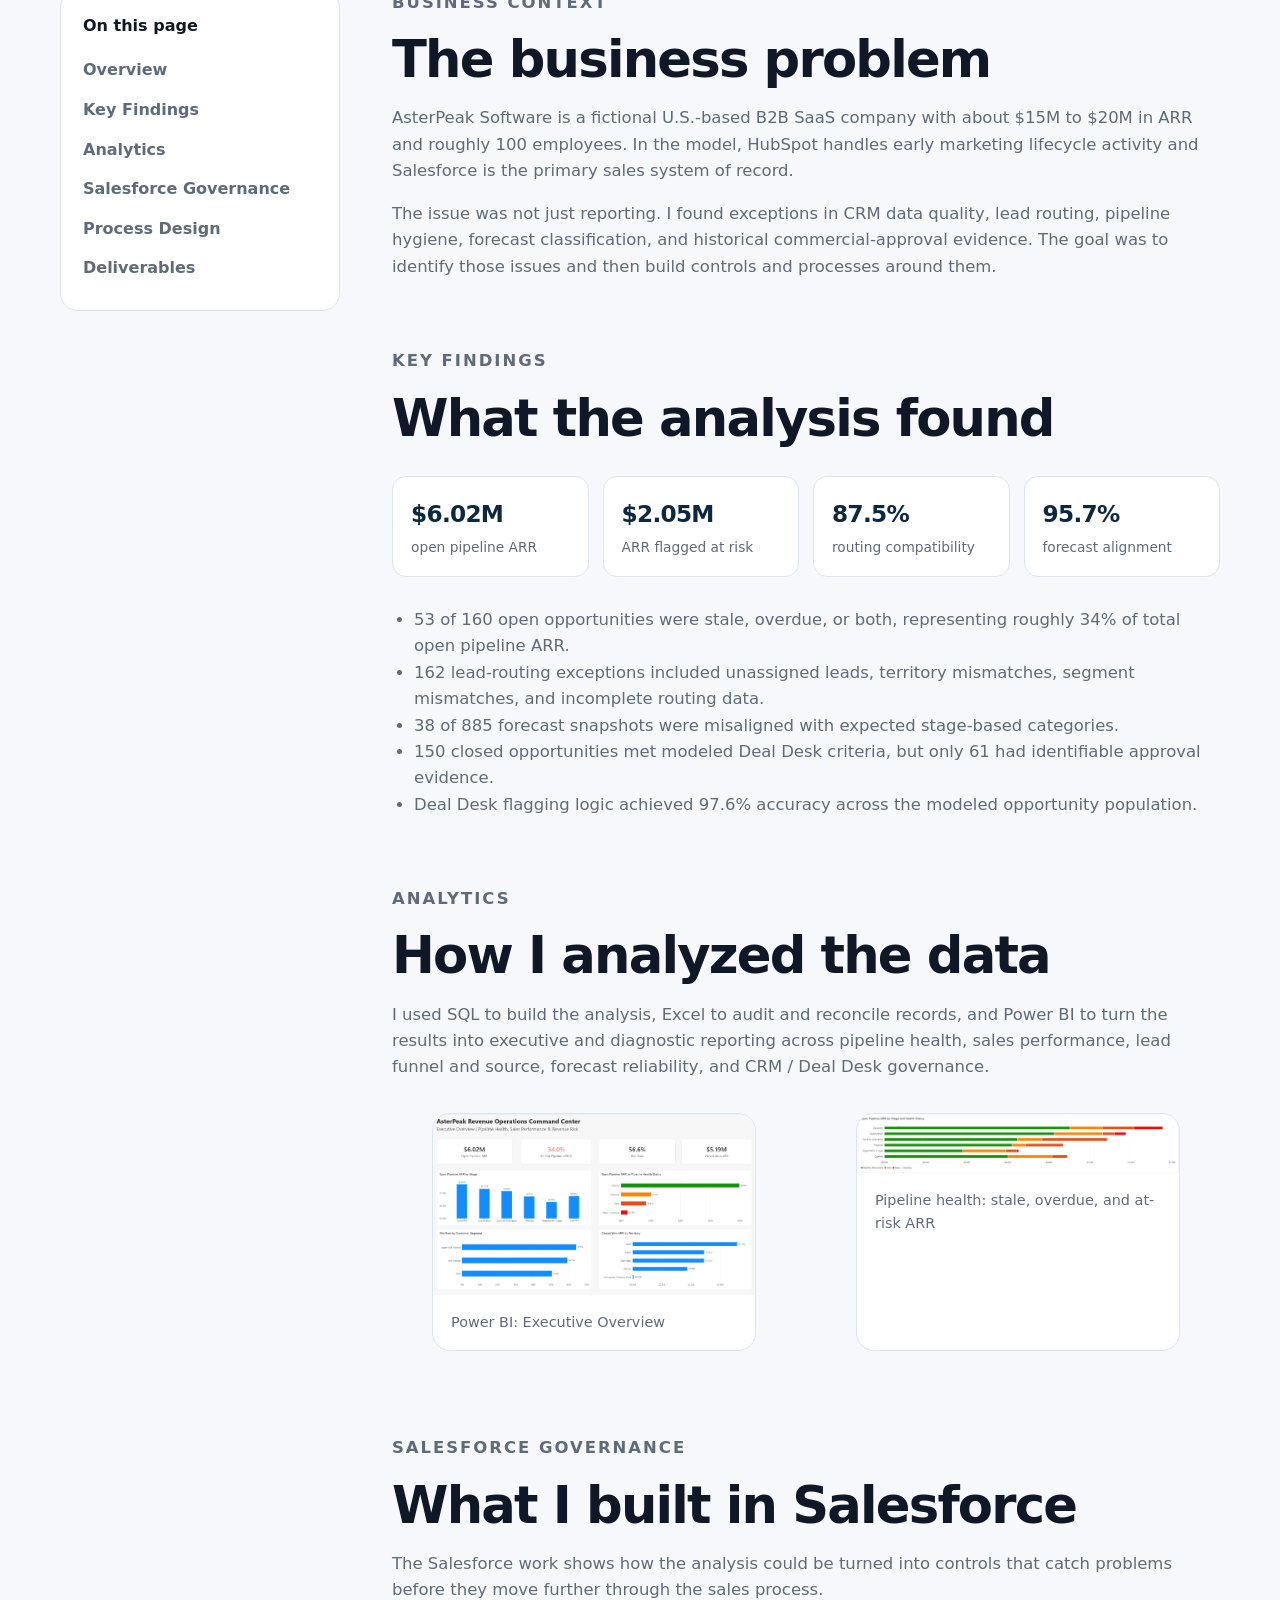
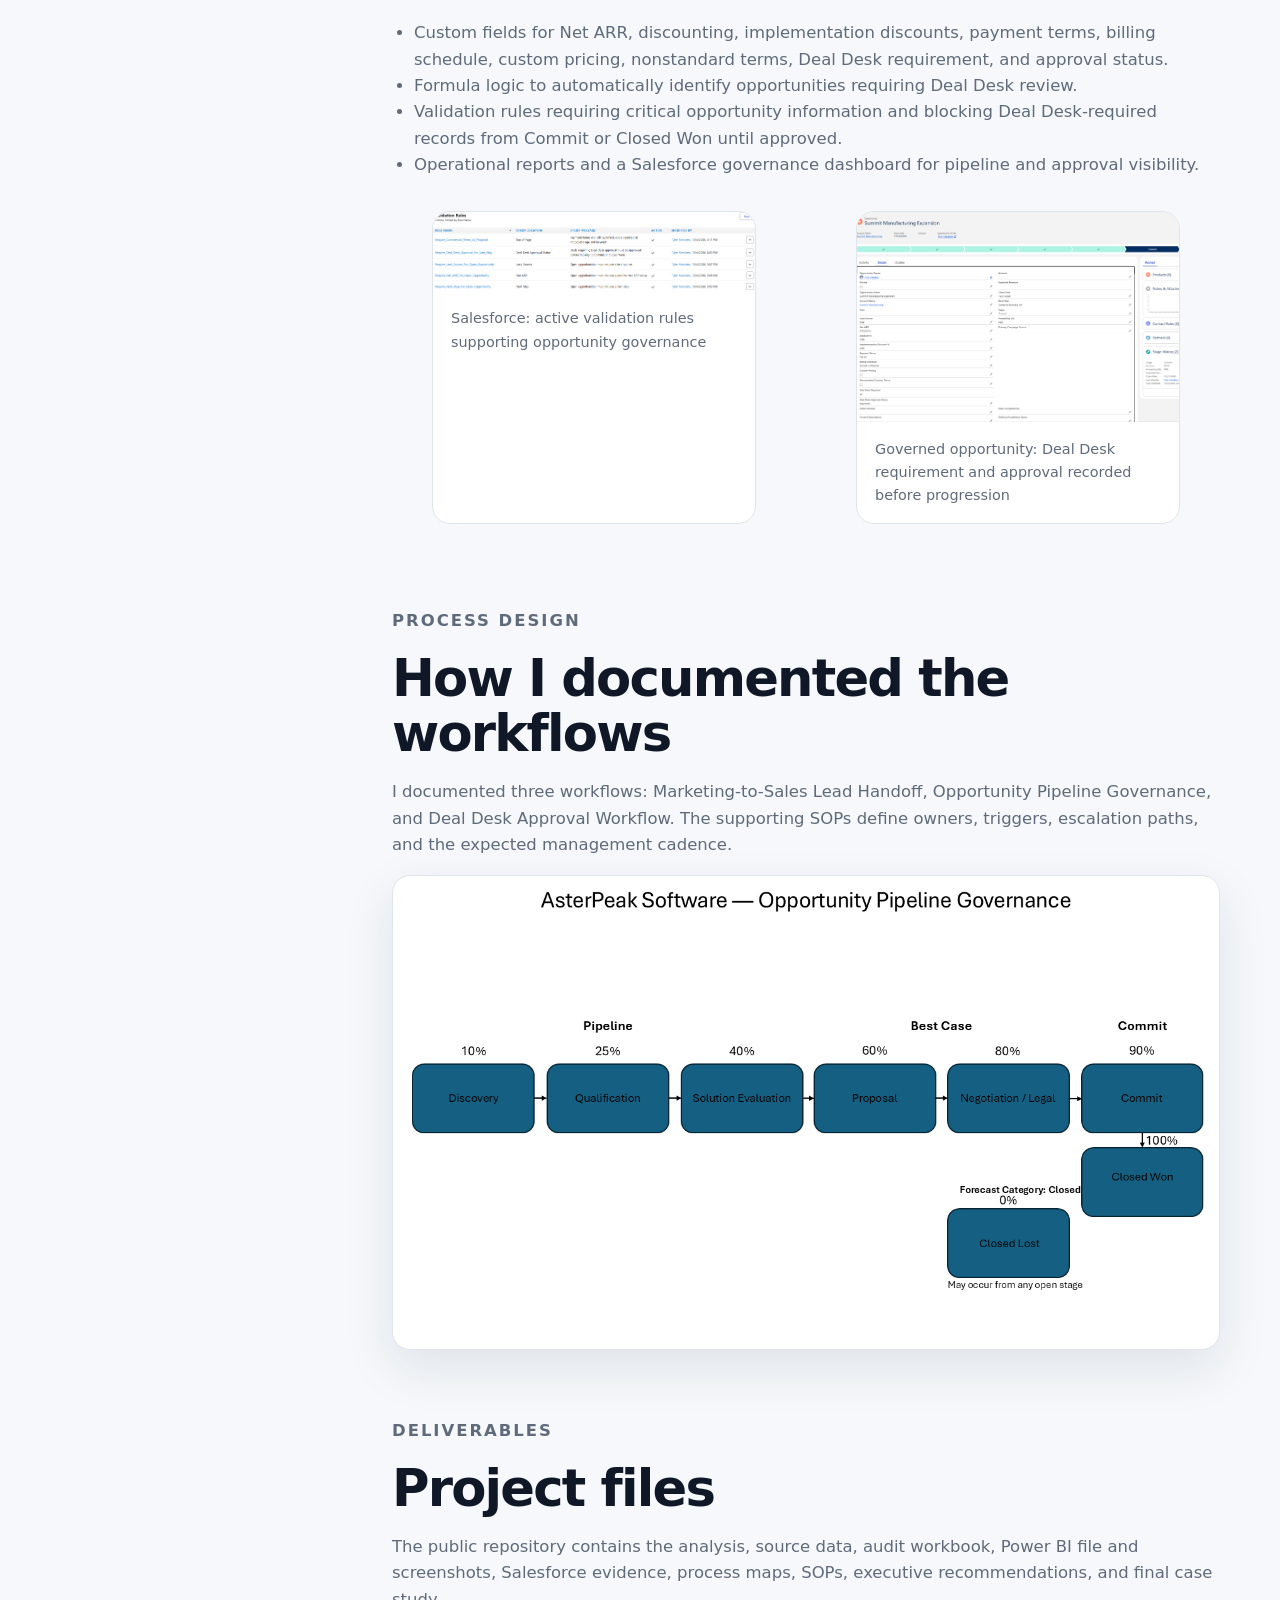
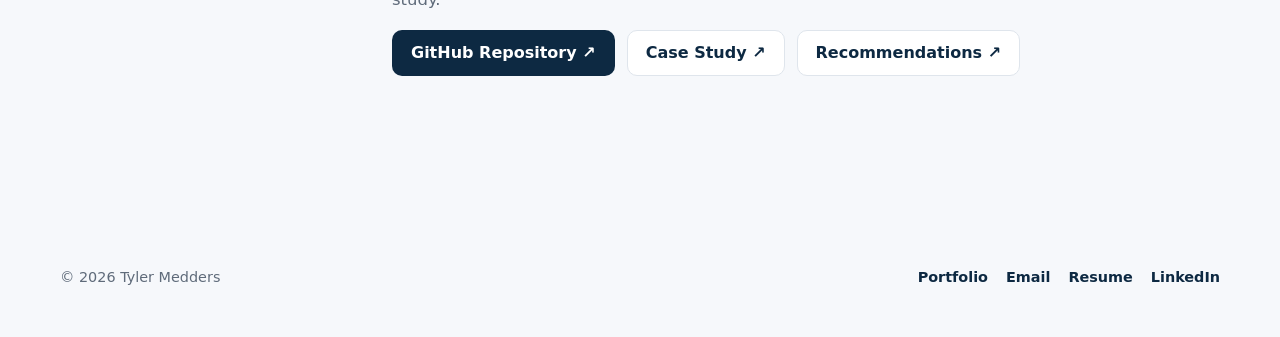
==== commit d05280a7: "Clarify AsterPeak case study context" ====
--- a/asterpeak.html
+++ b/asterpeak.html
@@ -3,11 +3,11 @@
 <head>
   <meta charset="utf-8">
   <meta name="viewport" content="width=device-width, initial-scale=1">
-  <meta name="description" content="AsterPeak Revenue Operations Command Center | End-to-end RevOps portfolio case study by Tyler Medders.">
+  <meta name="description" content="AsterPeak Revenue Operations Command Center | Independent RevOps portfolio case study built around a fictional B2B SaaS company and synthetic CRM data.">
   <link rel="canonical" href="https://tylermedders.com/asterpeak.html">
   <meta property="og:type" content="article">
   <meta property="og:title" content="AsterPeak Revenue Operations Command Center | Tyler Medders">
-  <meta property="og:description" content="End-to-end RevOps case study spanning SQL, Excel, Power BI, Salesforce governance, pipeline management, forecasting, Deal Desk, and process design.">
+  <meta property="og:description" content="Independent RevOps case study built around a fictional B2B SaaS company and synthetic CRM data using SQL, Excel, Power BI, Salesforce, and process design.">
   <meta property="og:url" content="https://tylermedders.com/asterpeak.html">
   <meta property="og:image" content="https://tylermedders.com/assets/asterpeak-hero.png">
   <meta name="twitter:card" content="summary_large_image">
@@ -34,9 +34,9 @@
       <div class="container">
         <p class="eyebrow">Portfolio Case Study</p>
         <h1>AsterPeak Revenue Operations Command Center</h1>
-        <p class="lede">A complete RevOps case study built around a synthetic B2B SaaS CRM environment. It covers analysis, reporting, Salesforce governance, lead routing, pipeline management, forecasting, Deal Desk, and process documentation.</p>
+        <p class="lede">AsterPeak is a fictional B2B SaaS company I created for this independent portfolio project. The case study uses synthetic CRM data to model realistic RevOps work across analysis, reporting, Salesforce governance, lead routing, pipeline management, forecasting, Deal Desk, and process documentation.</p>
         <div class="project-meta">
-          <span>13,864 records</span><span>SQL</span><span>Excel</span><span>Power BI</span><span>Salesforce</span><span>Process Design</span>
+          <span>Fictional company</span><span>Synthetic CRM data</span><span>13,864 records</span><span>SQL</span><span>Excel</span><span>Power BI</span><span>Salesforce</span><span>Process Design</span>
         </div>
         <div class="project-links" style="margin-top: 26px;">
           <a class="btn btn-primary" href="https://github.com/TylerMedders/asterpeak-revenue-operations-command-center" target="_blank" rel="noreferrer">View Repository ↗</a>
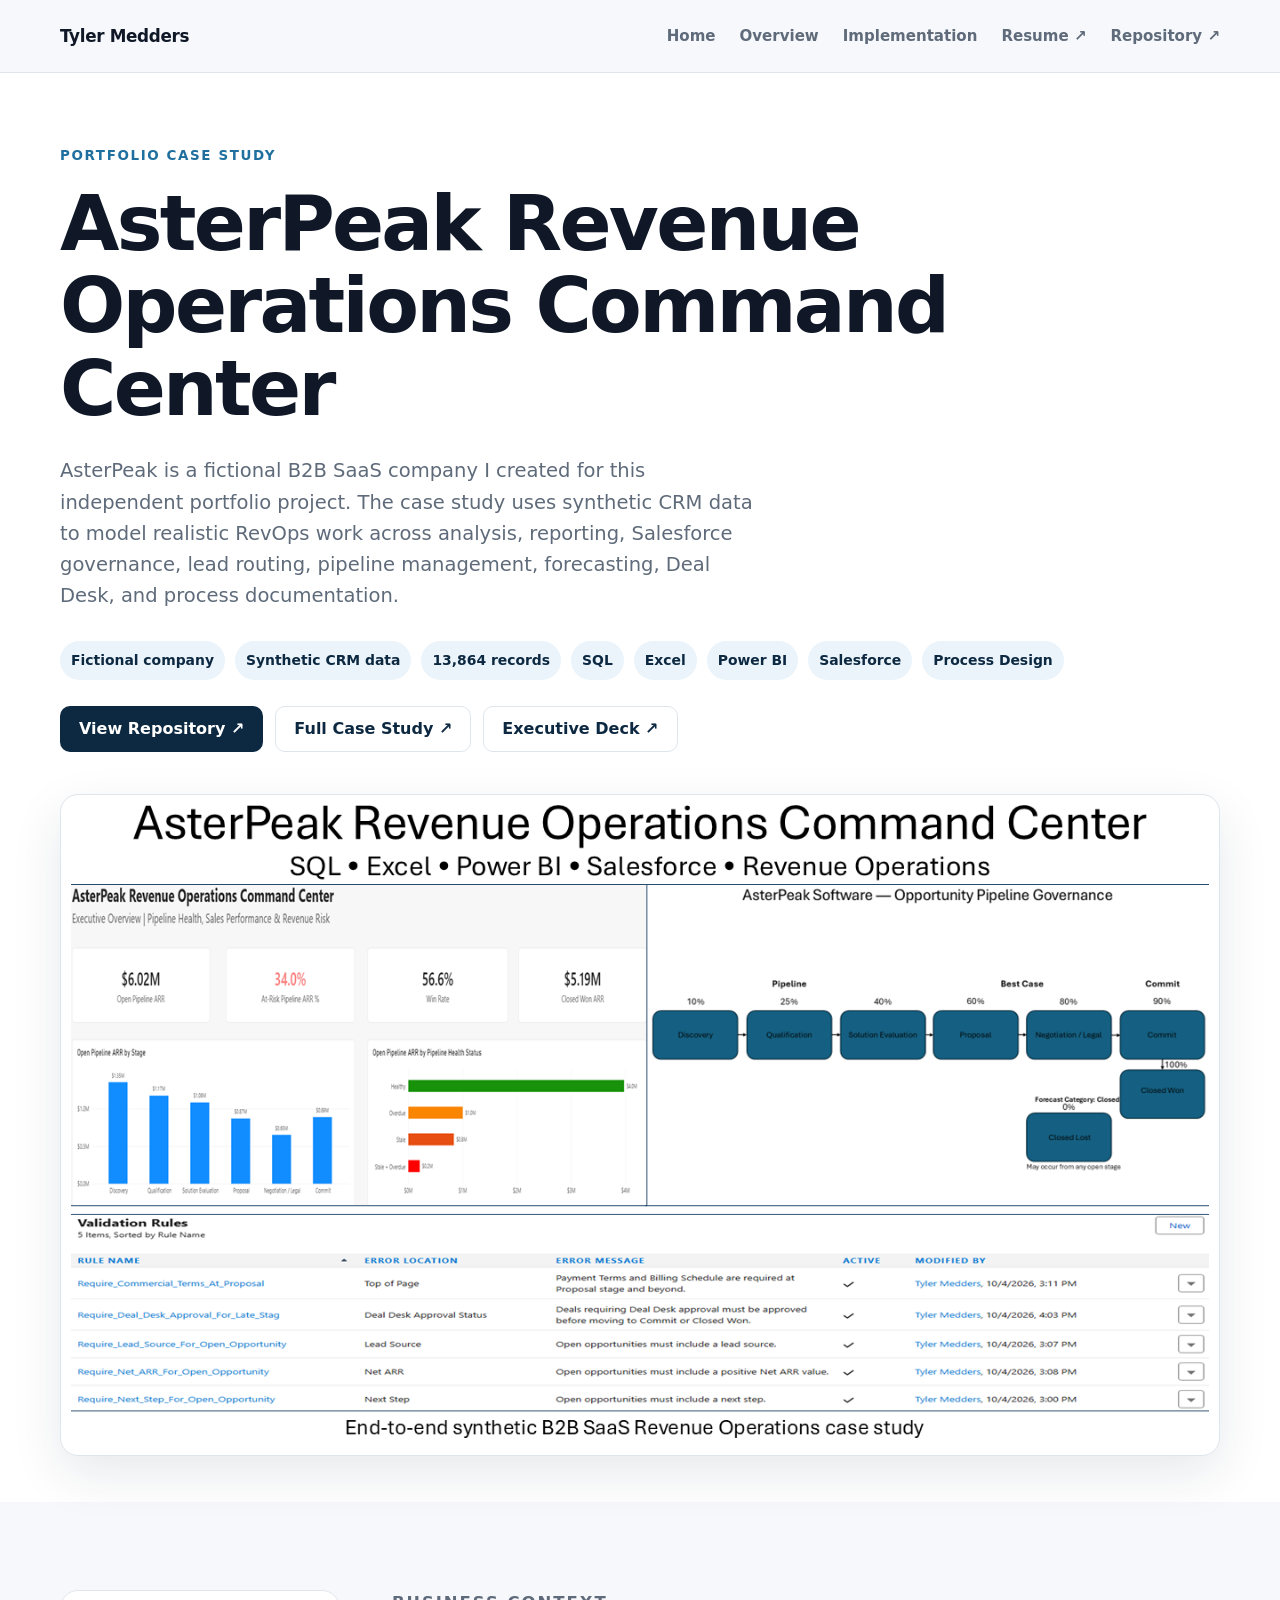
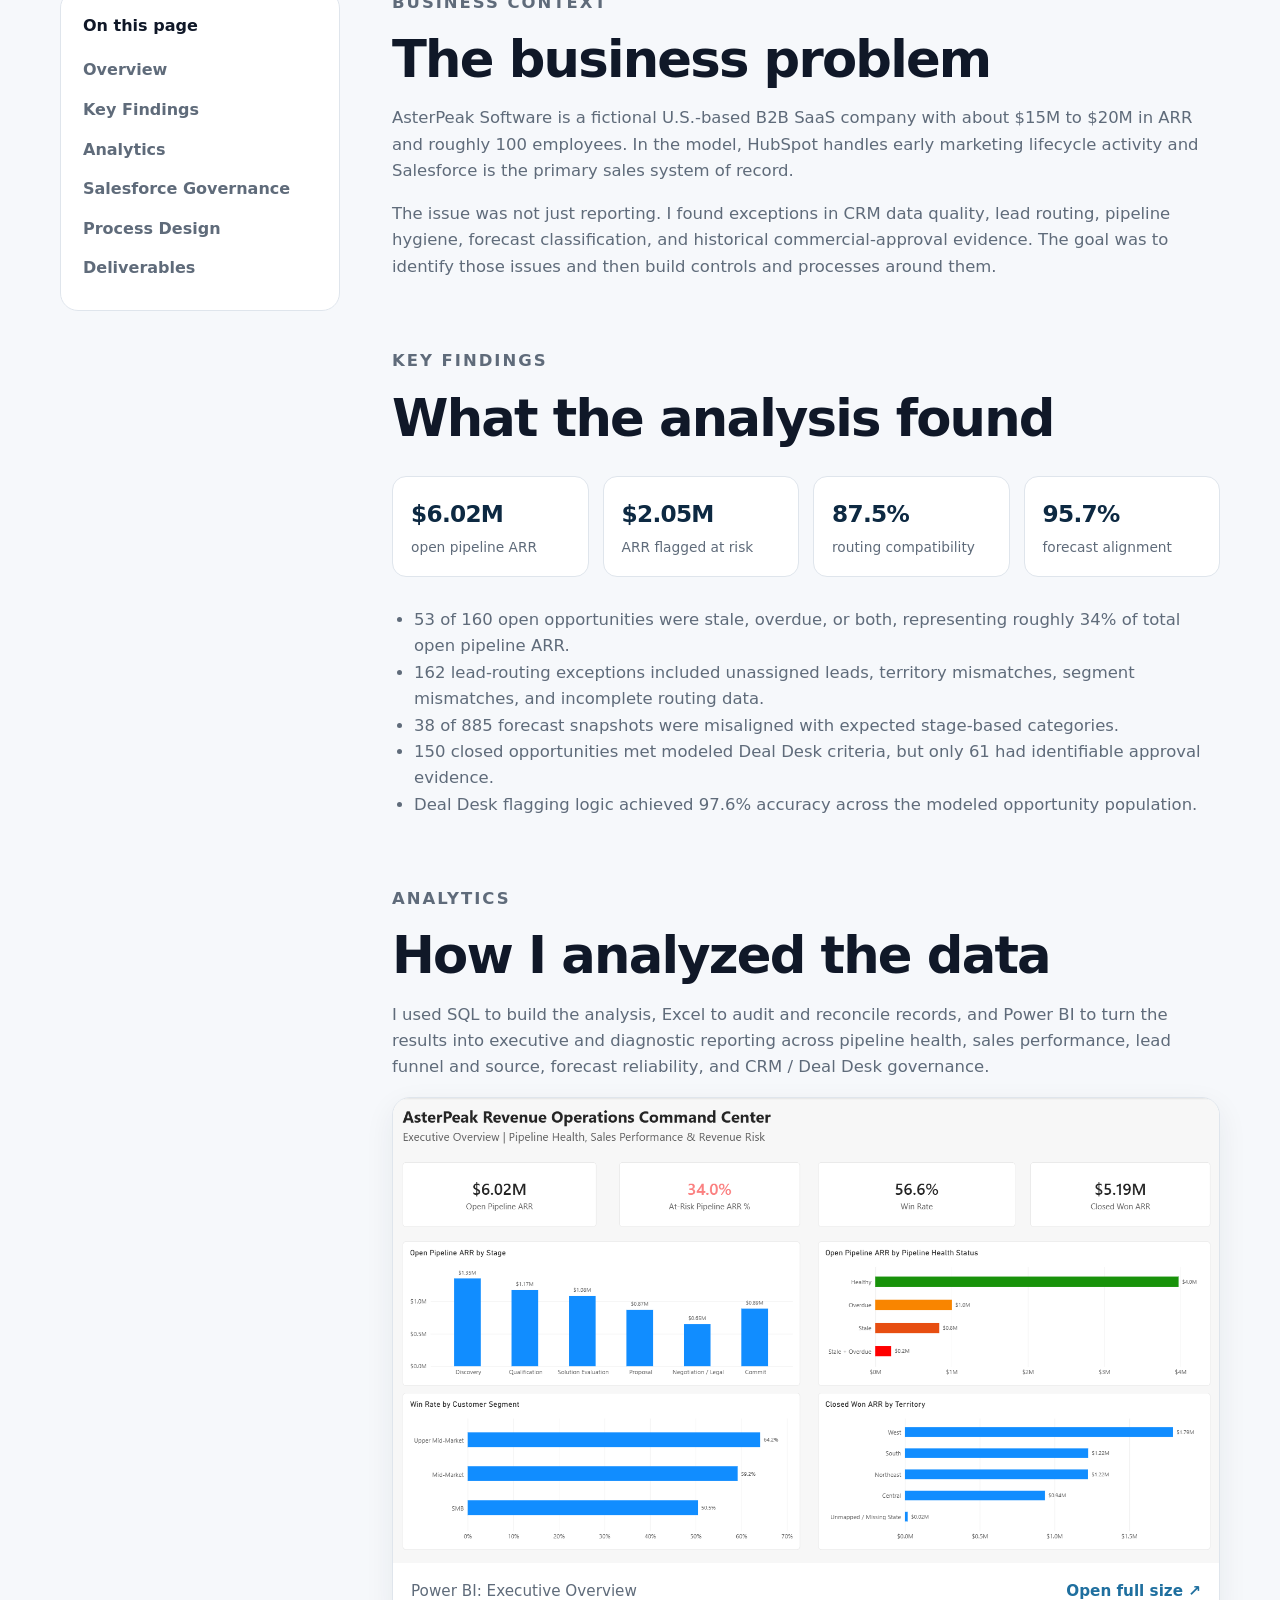
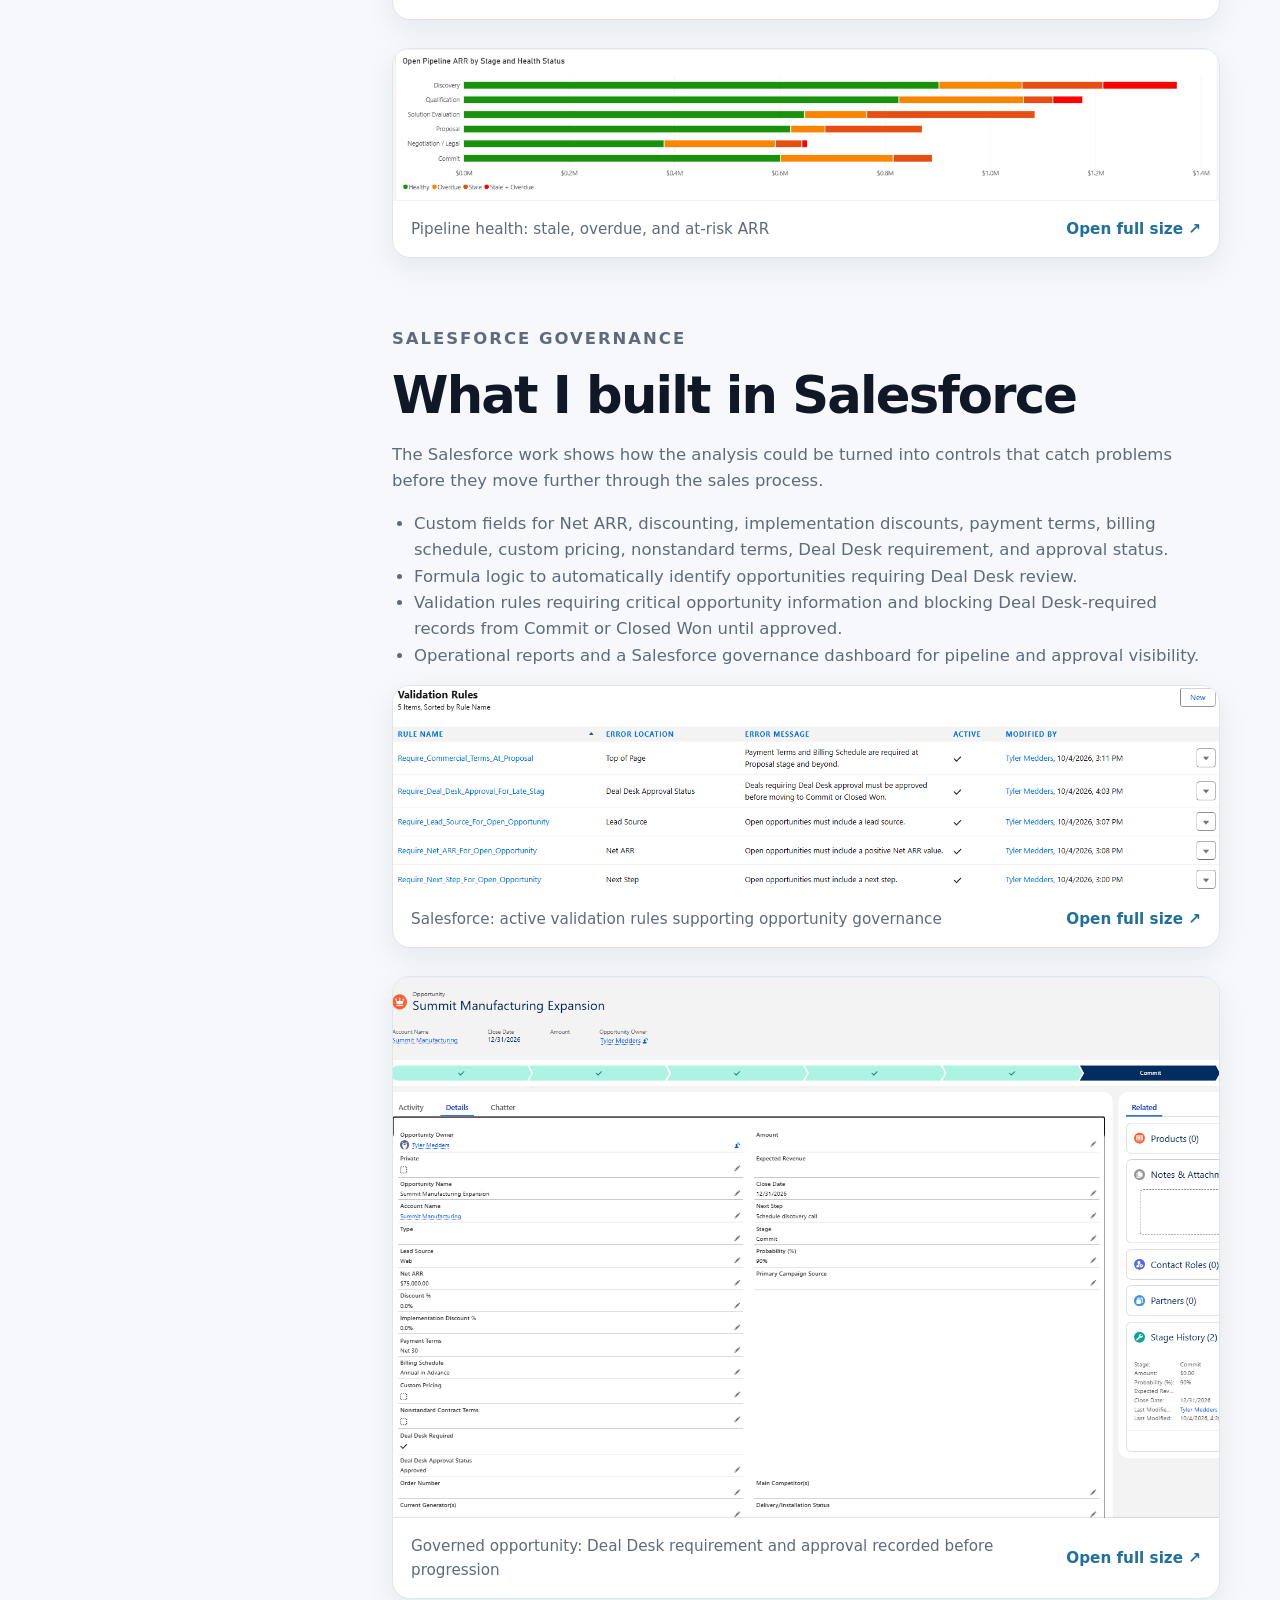
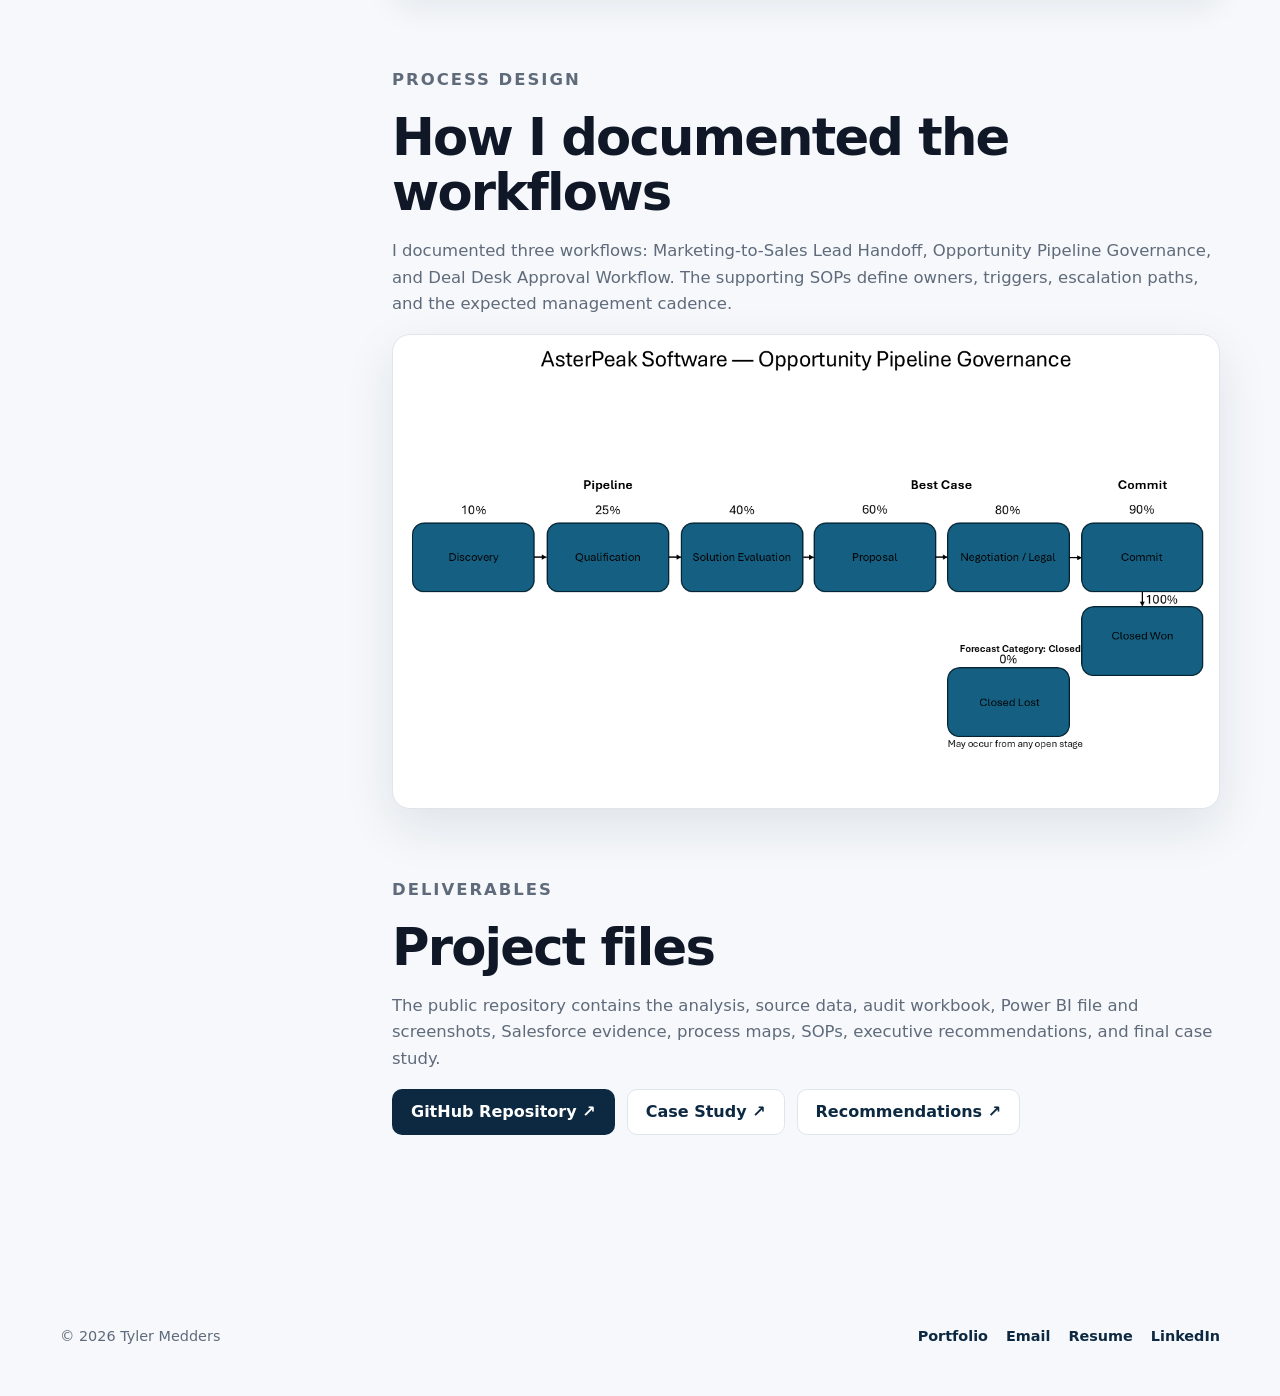
==== commit dfba6d70: "Improve project screenshot visibility" ====
--- a/asterpeak.html
+++ b/asterpeak.html
@@ -14,6 +14,7 @@
   <title>AsterPeak Revenue Operations Command Center | Tyler Medders</title>
   <link rel="icon" href="assets/favicon.svg" type="image/svg+xml">
   <link rel="stylesheet" href="styles.css">
+  <link rel="stylesheet" href="screen-polish.css">
 </head>
 <body>
   <header class="site-header">
@@ -92,8 +93,18 @@
             <h2>How I analyzed the data</h2>
             <p>I used SQL to build the analysis, Excel to audit and reconcile records, and Power BI to turn the results into executive and diagnostic reporting across pipeline health, sales performance, lead funnel and source, forecast reliability, and CRM / Deal Desk governance.</p>
             <div class="screen-grid">
-              <figure class="screen-card"><img src="assets/powerbi-executive.png" alt="Power BI executive overview dashboard"><figcaption class="caption">Power BI: Executive Overview</figcaption></figure>
-              <figure class="screen-card"><img src="assets/pipeline-health.png" alt="Power BI pipeline health view"><figcaption class="caption">Pipeline health: stale, overdue, and at-risk ARR</figcaption></figure>
+              <figure class="screen-card">
+                <a class="screen-link" href="assets/powerbi-executive.png" target="_blank" rel="noreferrer" aria-label="Open Power BI Executive Overview screenshot full size">
+                  <img src="assets/powerbi-executive.png" alt="Power BI executive overview dashboard" loading="lazy">
+                </a>
+                <figcaption class="caption">Power BI: Executive Overview <span>Open full size ↗</span></figcaption>
+              </figure>
+              <figure class="screen-card">
+                <a class="screen-link" href="assets/pipeline-health.png" target="_blank" rel="noreferrer" aria-label="Open pipeline health screenshot full size">
+                  <img src="assets/pipeline-health.png" alt="Power BI pipeline health view" loading="lazy">
+                </a>
+                <figcaption class="caption">Pipeline health: stale, overdue, and at-risk ARR <span>Open full size ↗</span></figcaption>
+              </figure>
             </div>
           </section>
 
@@ -108,8 +119,18 @@
               <li>Operational reports and a Salesforce governance dashboard for pipeline and approval visibility.</li>
             </ul>
             <div class="screen-grid">
-              <figure class="screen-card"><img src="assets/salesforce-validation-rules.png" alt="Salesforce validation rules"><figcaption class="caption">Salesforce: active validation rules supporting opportunity governance</figcaption></figure>
-              <figure class="screen-card"><img src="assets/salesforce-governed-opportunity.png" alt="Governed Salesforce opportunity record"><figcaption class="caption">Governed opportunity: Deal Desk requirement and approval recorded before progression</figcaption></figure>
+              <figure class="screen-card">
+                <a class="screen-link" href="assets/salesforce-validation-rules.png" target="_blank" rel="noreferrer" aria-label="Open Salesforce validation rules screenshot full size">
+                  <img src="assets/salesforce-validation-rules.png" alt="Salesforce validation rules" loading="lazy">
+                </a>
+                <figcaption class="caption">Salesforce: active validation rules supporting opportunity governance <span>Open full size ↗</span></figcaption>
+              </figure>
+              <figure class="screen-card">
+                <a class="screen-link" href="assets/salesforce-governed-opportunity.png" target="_blank" rel="noreferrer" aria-label="Open governed Salesforce opportunity screenshot full size">
+                  <img src="assets/salesforce-governed-opportunity.png" alt="Governed Salesforce opportunity record" loading="lazy">
+                </a>
+                <figcaption class="caption">Governed opportunity: Deal Desk requirement and approval recorded before progression <span>Open full size ↗</span></figcaption>
+              </figure>
             </div>
           </section>
 
@@ -117,9 +138,11 @@
             <p class="eyebrow">Process Design</p>
             <h2>How I documented the workflows</h2>
             <p>I documented three workflows: Marketing-to-Sales Lead Handoff, Opportunity Pipeline Governance, and Deal Desk Approval Workflow. The supporting SOPs define owners, triggers, escalation paths, and the expected management cadence.</p>
-            <div class="image-frame">
-              <img src="assets/process-pipeline-governance.png" alt="AsterPeak opportunity pipeline governance process map">
-            </div>
+            <a class="process-link" href="assets/process-pipeline-governance.png" target="_blank" rel="noreferrer" aria-label="Open opportunity pipeline governance process map full size">
+              <div class="image-frame">
+                <img src="assets/process-pipeline-governance.png" alt="AsterPeak opportunity pipeline governance process map" loading="lazy">
+              </div>
+            </a>
           </section>
 
           <section class="prose-section" id="deliverables">
--- a/screen-polish.css
+++ b/screen-polish.css
@@ -0,0 +1,66 @@
+/* AsterPeak detail-image polish */
+.screen-grid {
+  grid-template-columns: 1fr;
+  gap: 28px;
+}
+
+.screen-card {
+  margin: 0;
+  box-shadow: 0 10px 30px rgba(16, 40, 63, 0.07);
+}
+
+.screen-link,
+.process-link {
+  display: block;
+  text-decoration: none;
+}
+
+.screen-link img,
+.process-link img {
+  width: 100%;
+  height: auto;
+}
+
+.screen-link img {
+  transition: transform 160ms ease, opacity 160ms ease;
+}
+
+.screen-link:hover img {
+  transform: scale(1.006);
+  opacity: 0.98;
+}
+
+.screen-card .caption {
+  display: flex;
+  align-items: center;
+  justify-content: space-between;
+  gap: 18px;
+  font-size: 0.95rem;
+}
+
+.screen-card .caption span {
+  color: var(--blue);
+  font-weight: 750;
+  white-space: nowrap;
+}
+
+.process-link .image-frame {
+  transition: border-color 160ms ease, box-shadow 160ms ease;
+}
+
+.process-link:hover .image-frame {
+  border-color: #b8c7d4;
+  box-shadow: 0 20px 55px rgba(16, 40, 63, 0.13);
+}
+
+@media (max-width: 640px) {
+  .screen-grid {
+    gap: 20px;
+  }
+
+  .screen-card .caption {
+    align-items: flex-start;
+    flex-direction: column;
+    gap: 4px;
+  }
+}
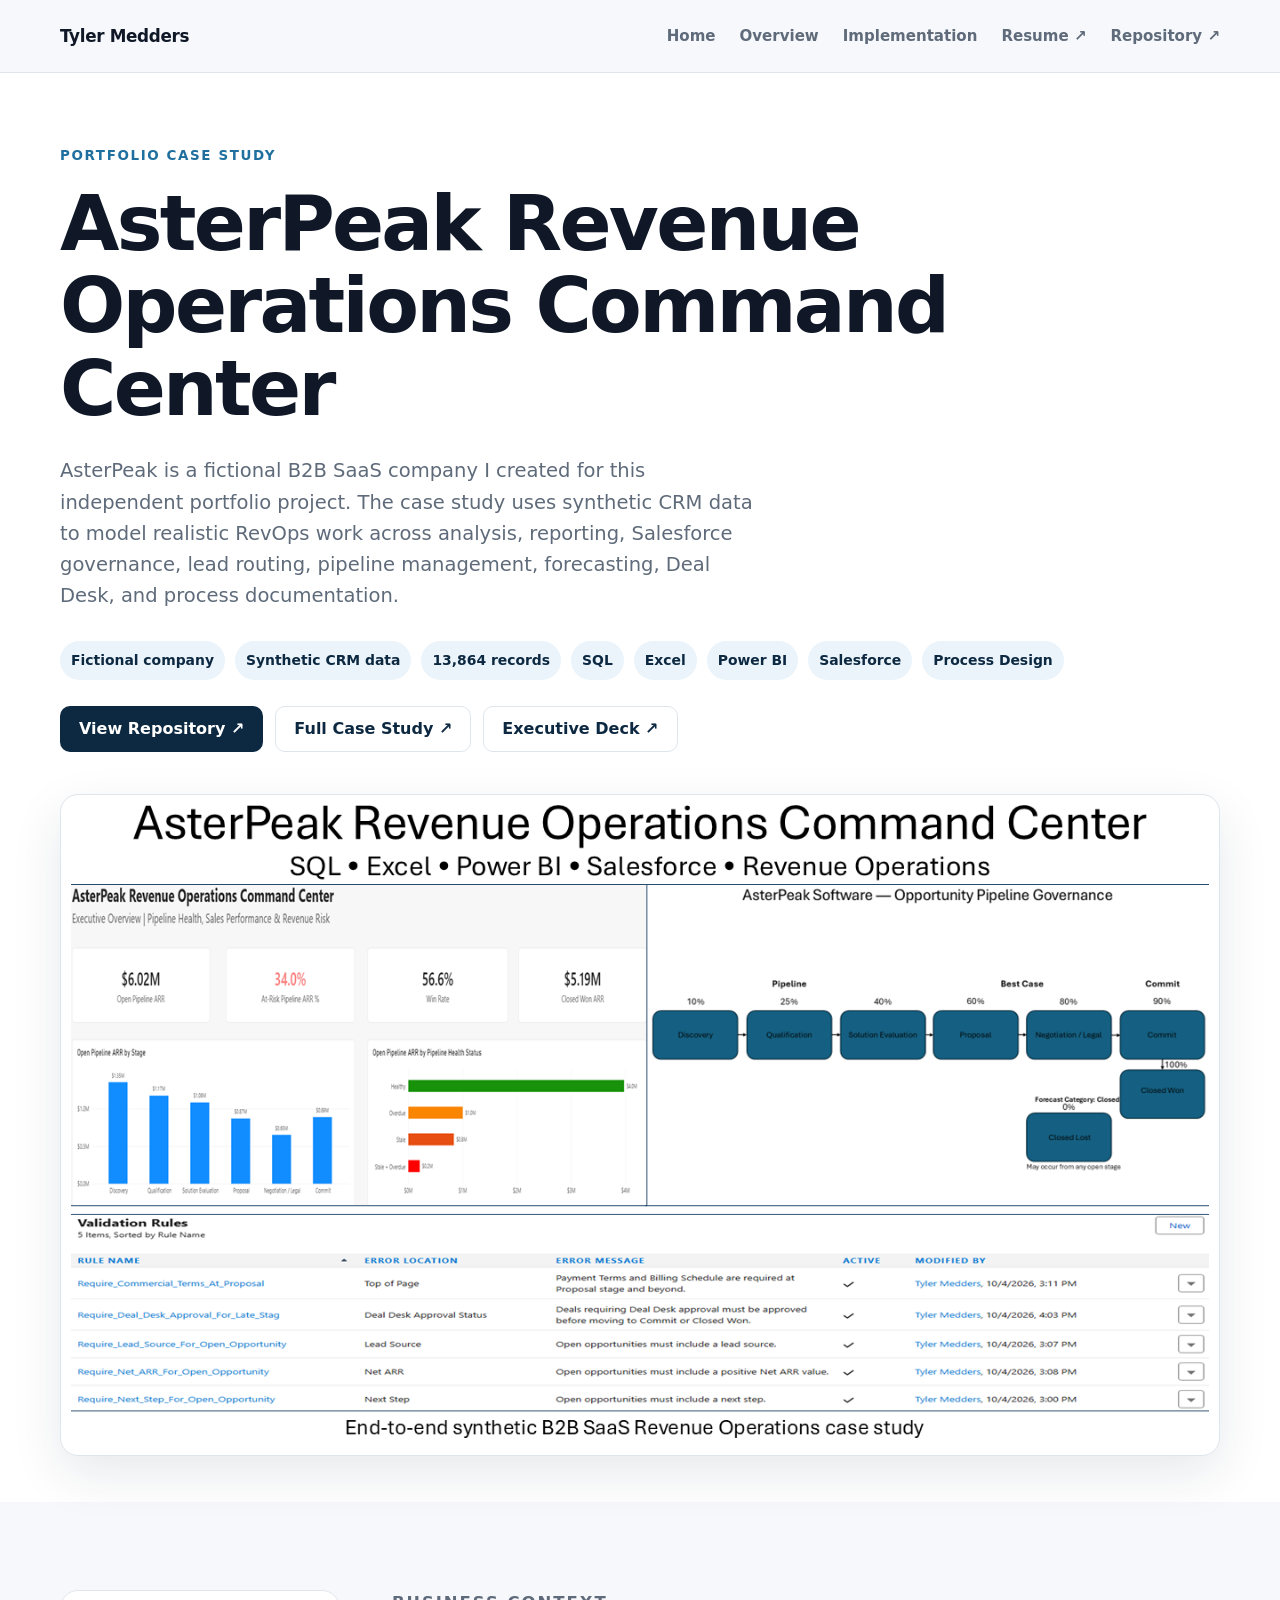
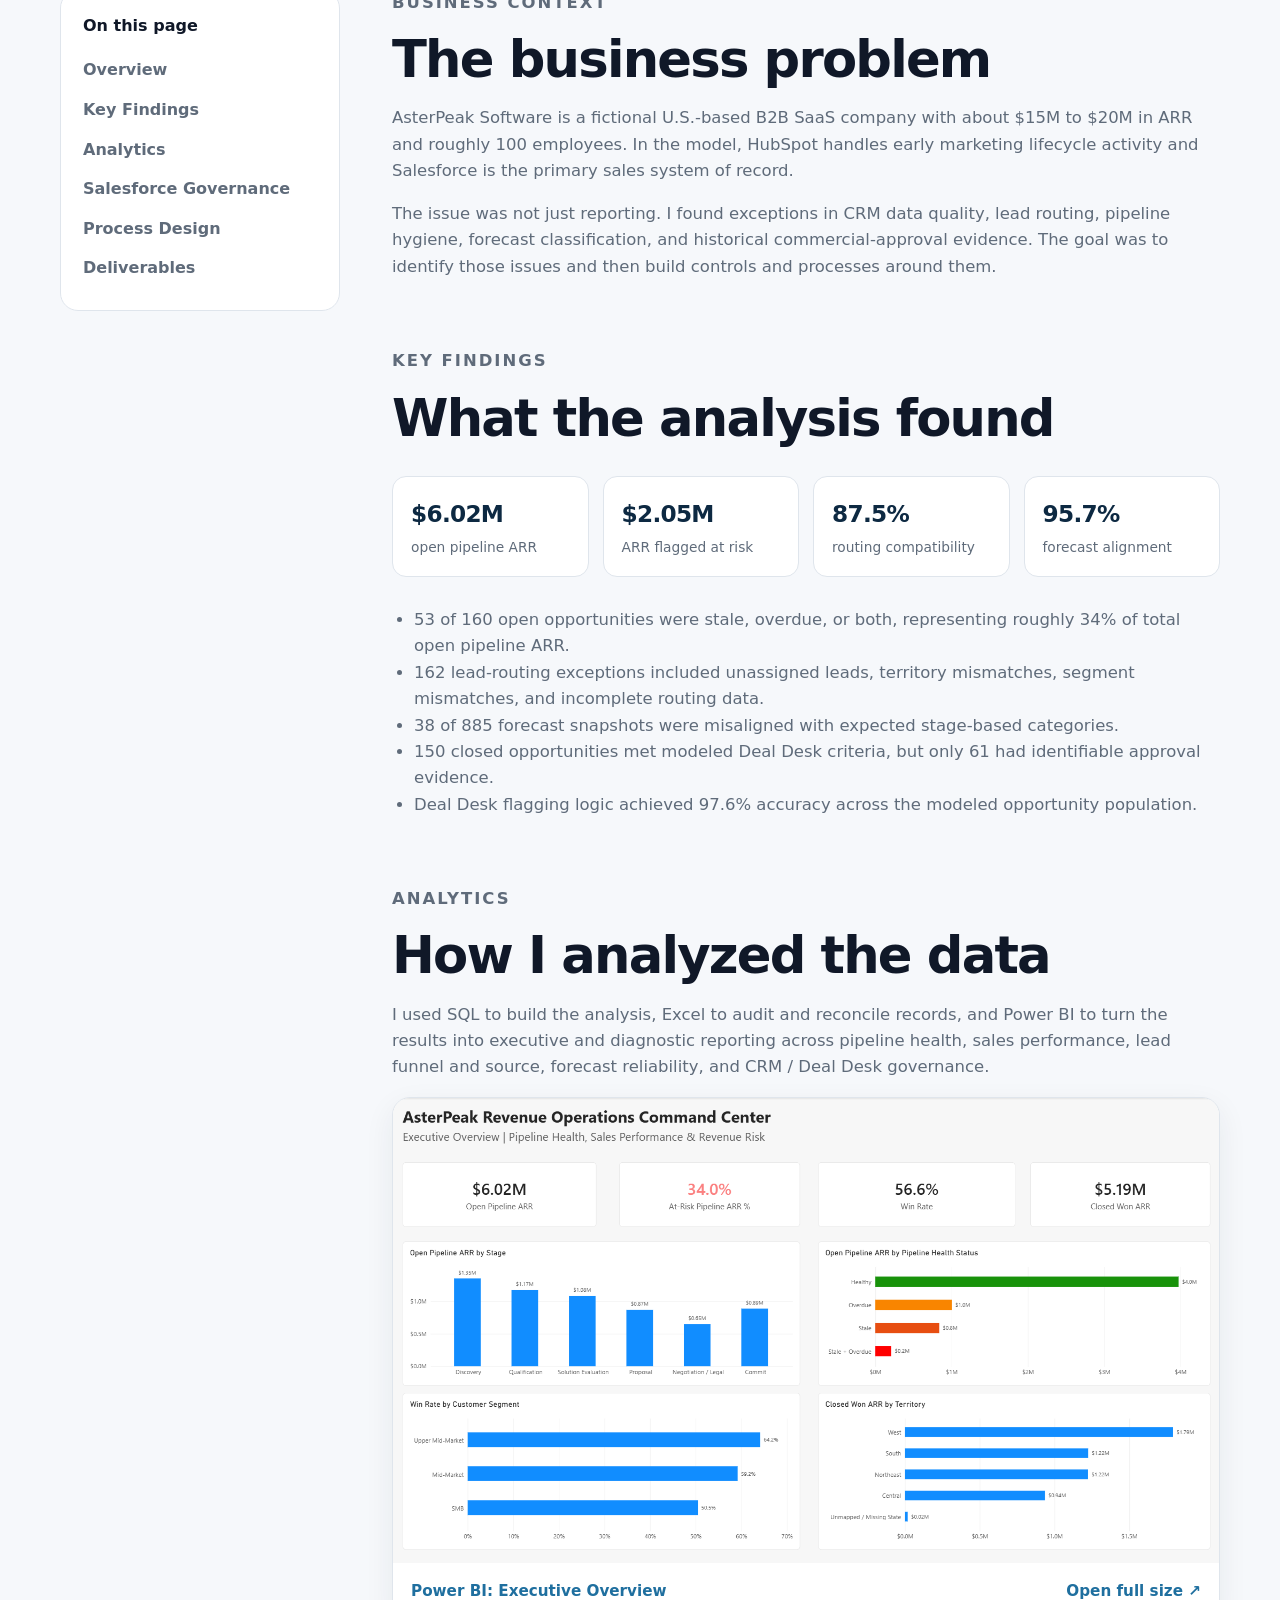
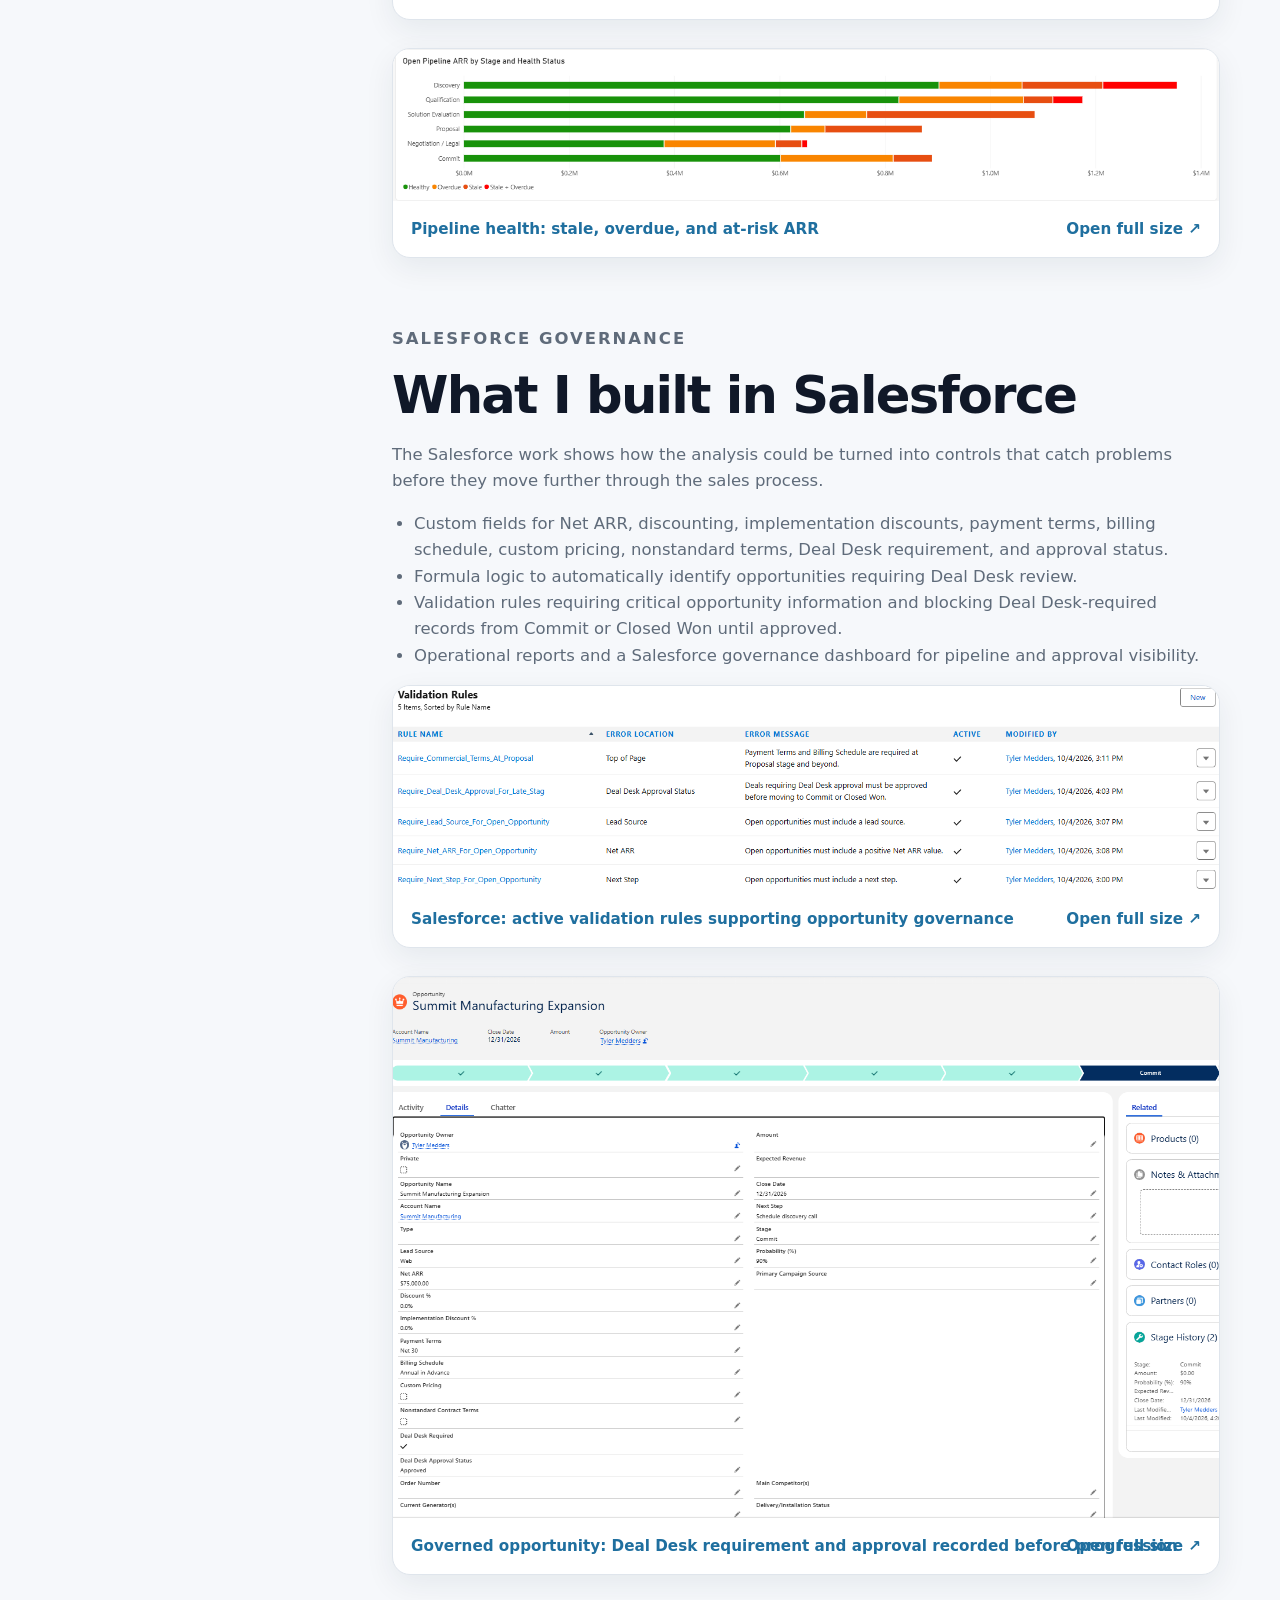
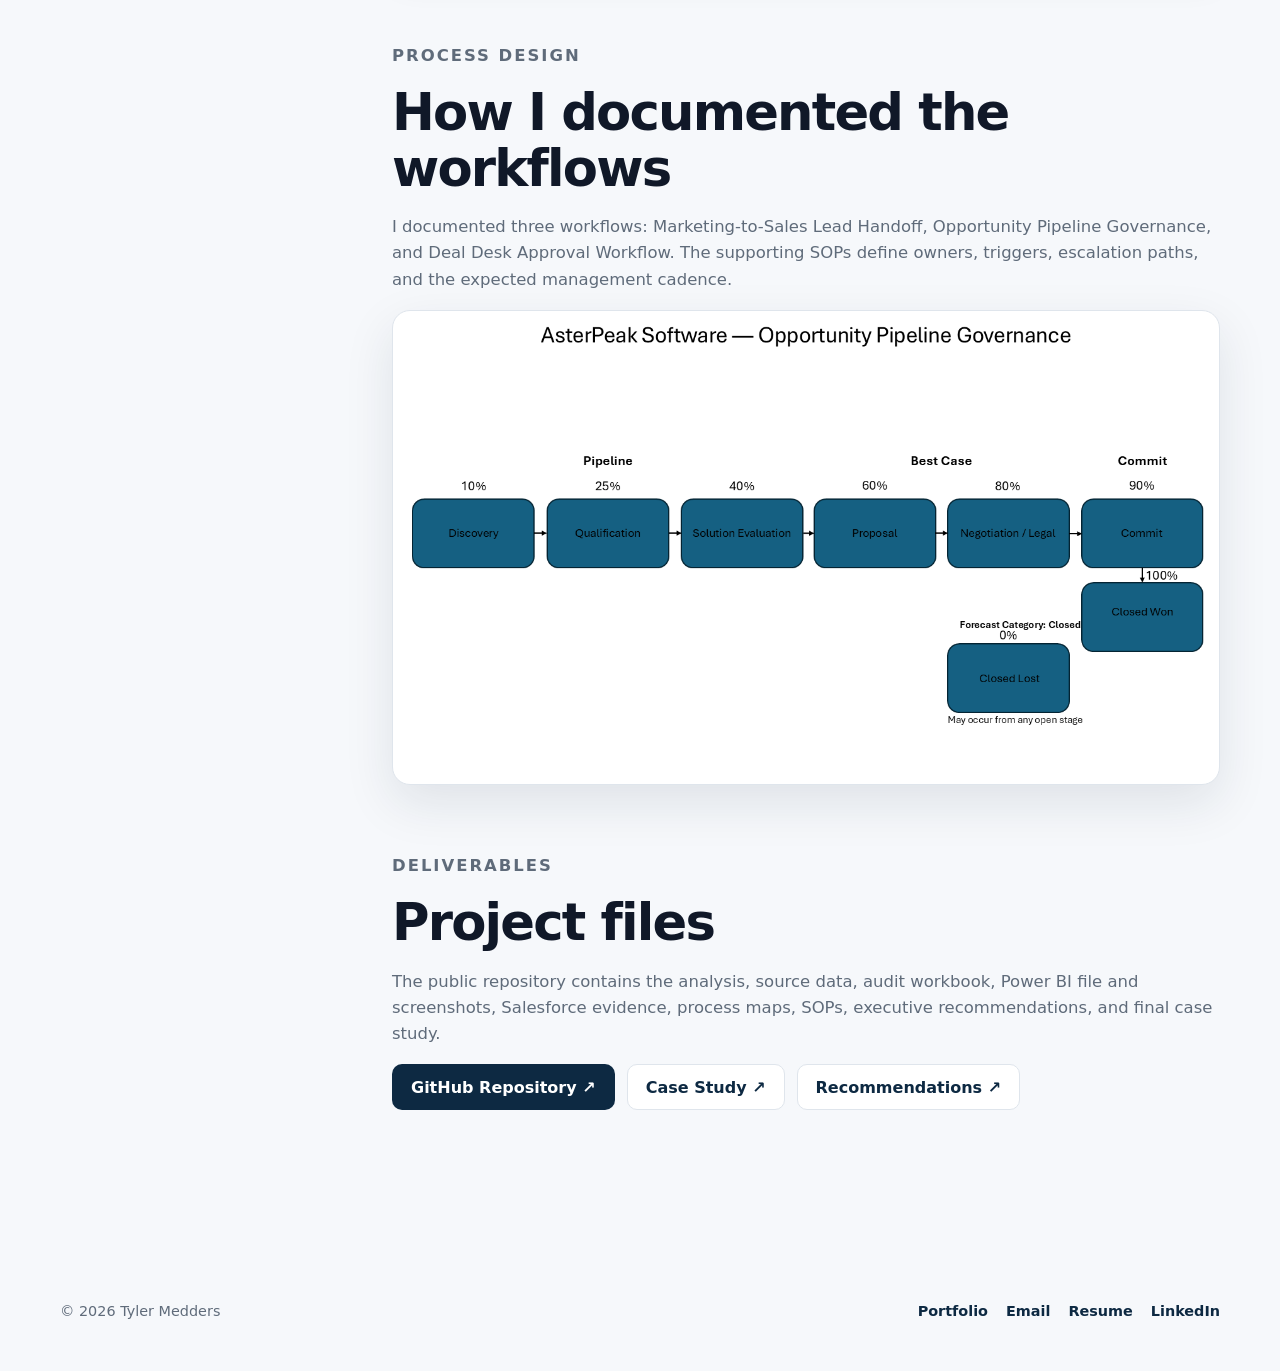
==== commit 91dadc50: "Polish mobile layout and project images" ====
--- a/asterpeak.html
+++ b/asterpeak.html
@@ -15,6 +15,7 @@
   <link rel="icon" href="assets/favicon.svg" type="image/svg+xml">
   <link rel="stylesheet" href="styles.css">
   <link rel="stylesheet" href="screen-polish.css">
+  <link rel="stylesheet" href="mobile-polish.css">
 </head>
 <body>
   <header class="site-header">
@@ -97,13 +98,13 @@
                 <a class="screen-link" href="assets/powerbi-executive.png" target="_blank" rel="noreferrer" aria-label="Open Power BI Executive Overview screenshot full size">
                   <img src="assets/powerbi-executive.png" alt="Power BI executive overview dashboard" loading="lazy">
                 </a>
-                <figcaption class="caption">Power BI: Executive Overview <span>Open full size ↗</span></figcaption>
+                <figcaption class="caption"><span class="caption-label">Power BI: Executive Overview</span><a class="open-full" href="assets/powerbi-executive.png" target="_blank" rel="noreferrer">Open full size ↗</a></figcaption>
               </figure>
               <figure class="screen-card">
                 <a class="screen-link" href="assets/pipeline-health.png" target="_blank" rel="noreferrer" aria-label="Open pipeline health screenshot full size">
                   <img src="assets/pipeline-health.png" alt="Power BI pipeline health view" loading="lazy">
                 </a>
-                <figcaption class="caption">Pipeline health: stale, overdue, and at-risk ARR <span>Open full size ↗</span></figcaption>
+                <figcaption class="caption"><span class="caption-label">Pipeline health: stale, overdue, and at-risk ARR</span><a class="open-full" href="assets/pipeline-health.png" target="_blank" rel="noreferrer">Open full size ↗</a></figcaption>
               </figure>
             </div>
           </section>
@@ -123,13 +124,13 @@
                 <a class="screen-link" href="assets/salesforce-validation-rules.png" target="_blank" rel="noreferrer" aria-label="Open Salesforce validation rules screenshot full size">
                   <img src="assets/salesforce-validation-rules.png" alt="Salesforce validation rules" loading="lazy">
                 </a>
-                <figcaption class="caption">Salesforce: active validation rules supporting opportunity governance <span>Open full size ↗</span></figcaption>
+                <figcaption class="caption"><span class="caption-label">Salesforce: active validation rules supporting opportunity governance</span><a class="open-full" href="assets/salesforce-validation-rules.png" target="_blank" rel="noreferrer">Open full size ↗</a></figcaption>
               </figure>
               <figure class="screen-card">
                 <a class="screen-link" href="assets/salesforce-governed-opportunity.png" target="_blank" rel="noreferrer" aria-label="Open governed Salesforce opportunity screenshot full size">
                   <img src="assets/salesforce-governed-opportunity.png" alt="Governed Salesforce opportunity record" loading="lazy">
                 </a>
-                <figcaption class="caption">Governed opportunity: Deal Desk requirement and approval recorded before progression <span>Open full size ↗</span></figcaption>
+                <figcaption class="caption"><span class="caption-label">Governed opportunity: Deal Desk requirement and approval recorded before progression</span><a class="open-full" href="assets/salesforce-governed-opportunity.png" target="_blank" rel="noreferrer">Open full size ↗</a></figcaption>
               </figure>
             </div>
           </section>
--- a/mobile-polish.css
+++ b/mobile-polish.css
@@ -0,0 +1,219 @@
+/* Mobile-only polish. Desktop layout is unchanged. */
+.open-full {
+  color: var(--blue);
+  font-weight: 750;
+  text-decoration: none;
+  white-space: nowrap;
+}
+.open-full:hover,
+.open-full:focus-visible {
+  text-decoration: underline;
+}
+.caption-label {
+  min-width: 0;
+}
+
+@media (max-width: 640px) {
+  body {
+    overflow-x: hidden;
+  }
+
+  .container {
+    width: min(var(--max), calc(100% - 30px));
+  }
+
+  .hero {
+    padding: 42px 0 44px;
+  }
+
+  .hero-grid {
+    gap: 30px;
+  }
+
+  .hero h1 {
+    font-size: clamp(2.35rem, 12vw, 3.15rem);
+    line-height: 1.02;
+    margin-bottom: 18px;
+  }
+
+  .hero .lede {
+    font-size: 1.03rem;
+    line-height: 1.55;
+    margin-bottom: 22px;
+  }
+
+  .hero .buttons {
+    display: grid;
+    grid-template-columns: 1fr 1fr;
+    gap: 10px;
+  }
+
+  .hero .buttons .btn-primary {
+    grid-column: 1 / -1;
+  }
+
+  .hero .btn {
+    min-height: 44px;
+    padding: 0 12px;
+    font-size: .9rem;
+  }
+
+  .hero-card {
+    padding: 23px;
+    border-radius: 20px;
+  }
+
+  .hero-card h3 {
+    font-size: 1.4rem;
+    line-height: 1.12;
+  }
+
+  .section {
+    padding: 54px 0;
+  }
+
+  .section-head {
+    margin-bottom: 28px;
+  }
+
+  .about-grid {
+    gap: 20px;
+  }
+
+  .bio-panel,
+  .experience-item,
+  .card {
+    padding: 22px;
+  }
+
+  .feature-grid {
+    gap: 28px;
+  }
+
+  .metric-grid {
+    gap: 10px;
+    margin: 22px 0;
+  }
+
+  .metric {
+    padding: 14px;
+  }
+
+  .metric span {
+    font-size: .8rem;
+    line-height: 1.35;
+  }
+
+  .cards-3 {
+    gap: 12px;
+  }
+
+  .cta {
+    padding: 24px;
+    border-radius: 20px;
+  }
+
+  .cta .buttons {
+    width: 100%;
+  }
+
+  .cta .btn {
+    flex: 1 1 140px;
+  }
+
+  .project-hero {
+    padding: 44px 0 30px;
+  }
+
+  .project-hero h1 {
+    font-size: clamp(2.15rem, 10.8vw, 2.85rem);
+    line-height: 1.03;
+    margin-bottom: 18px;
+  }
+
+  .project-hero .lede {
+    font-size: 1rem;
+    line-height: 1.55;
+    margin-bottom: 0;
+  }
+
+  .project-meta {
+    gap: 7px;
+    margin-top: 18px;
+  }
+
+  .project-meta span {
+    padding: 6px 9px;
+    font-size: .78rem;
+  }
+
+  .project-links {
+    display: grid;
+    grid-template-columns: 1fr;
+    gap: 9px;
+  }
+
+  .project-links .btn {
+    width: 100%;
+  }
+
+  .project-hero-image {
+    margin-top: 28px;
+  }
+
+  .project-content {
+    gap: 28px;
+  }
+
+  .sidebar {
+    display: flex;
+    gap: 8px;
+    overflow-x: auto;
+    padding: 10px;
+    border-radius: 14px;
+    scrollbar-width: none;
+    -webkit-overflow-scrolling: touch;
+  }
+
+  .sidebar::-webkit-scrollbar {
+    display: none;
+  }
+
+  .sidebar strong {
+    display: none;
+  }
+
+  .sidebar a {
+    flex: 0 0 auto;
+    padding: 8px 10px;
+    border-radius: 999px;
+    background: var(--blue-soft);
+    color: var(--navy);
+    font-size: .8rem;
+    line-height: 1.2;
+  }
+
+  .prose-section {
+    margin-bottom: 52px;
+  }
+
+  .prose-section p,
+  .prose-section li {
+    font-size: .98rem;
+  }
+
+  .screen-grid {
+    gap: 18px;
+  }
+
+  .screen-card .caption {
+    padding: 13px 14px;
+    gap: 7px;
+  }
+
+  .open-full {
+    display: inline-flex;
+    align-items: center;
+    min-height: 34px;
+  }
+}
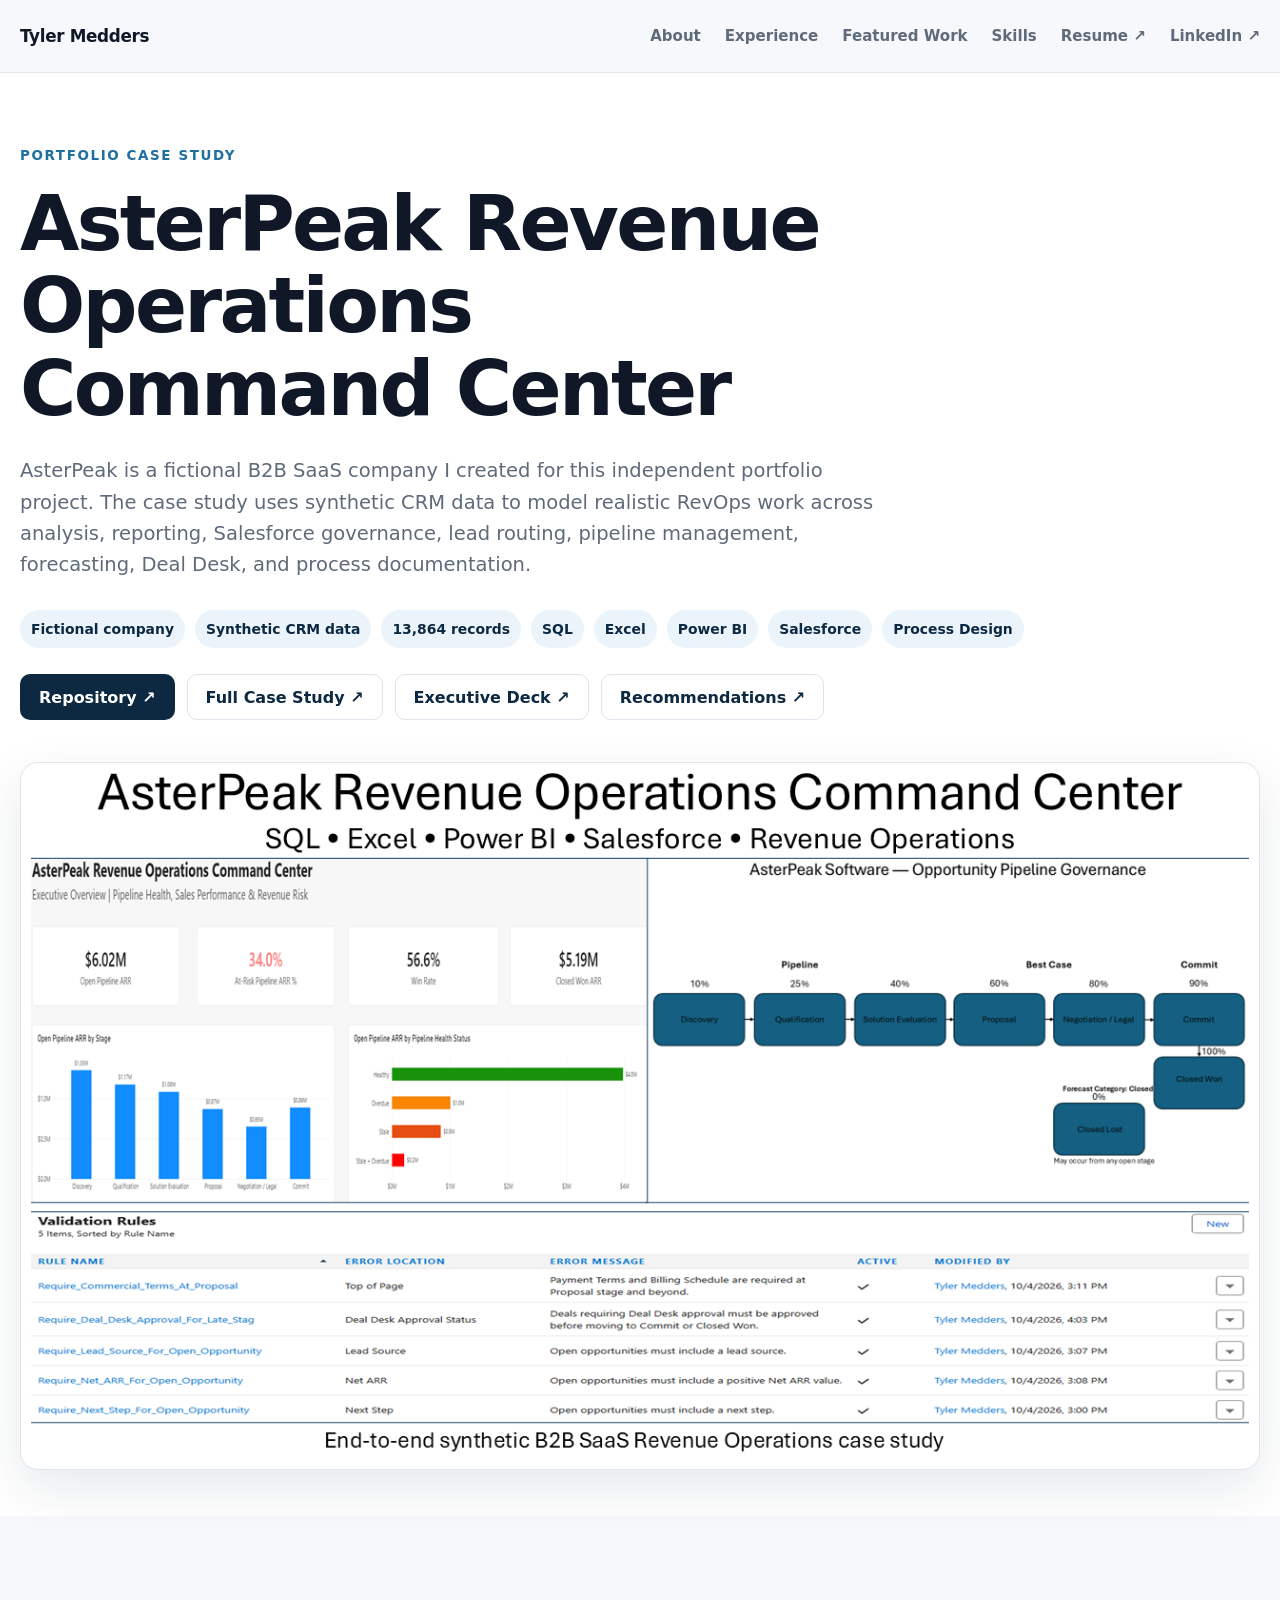
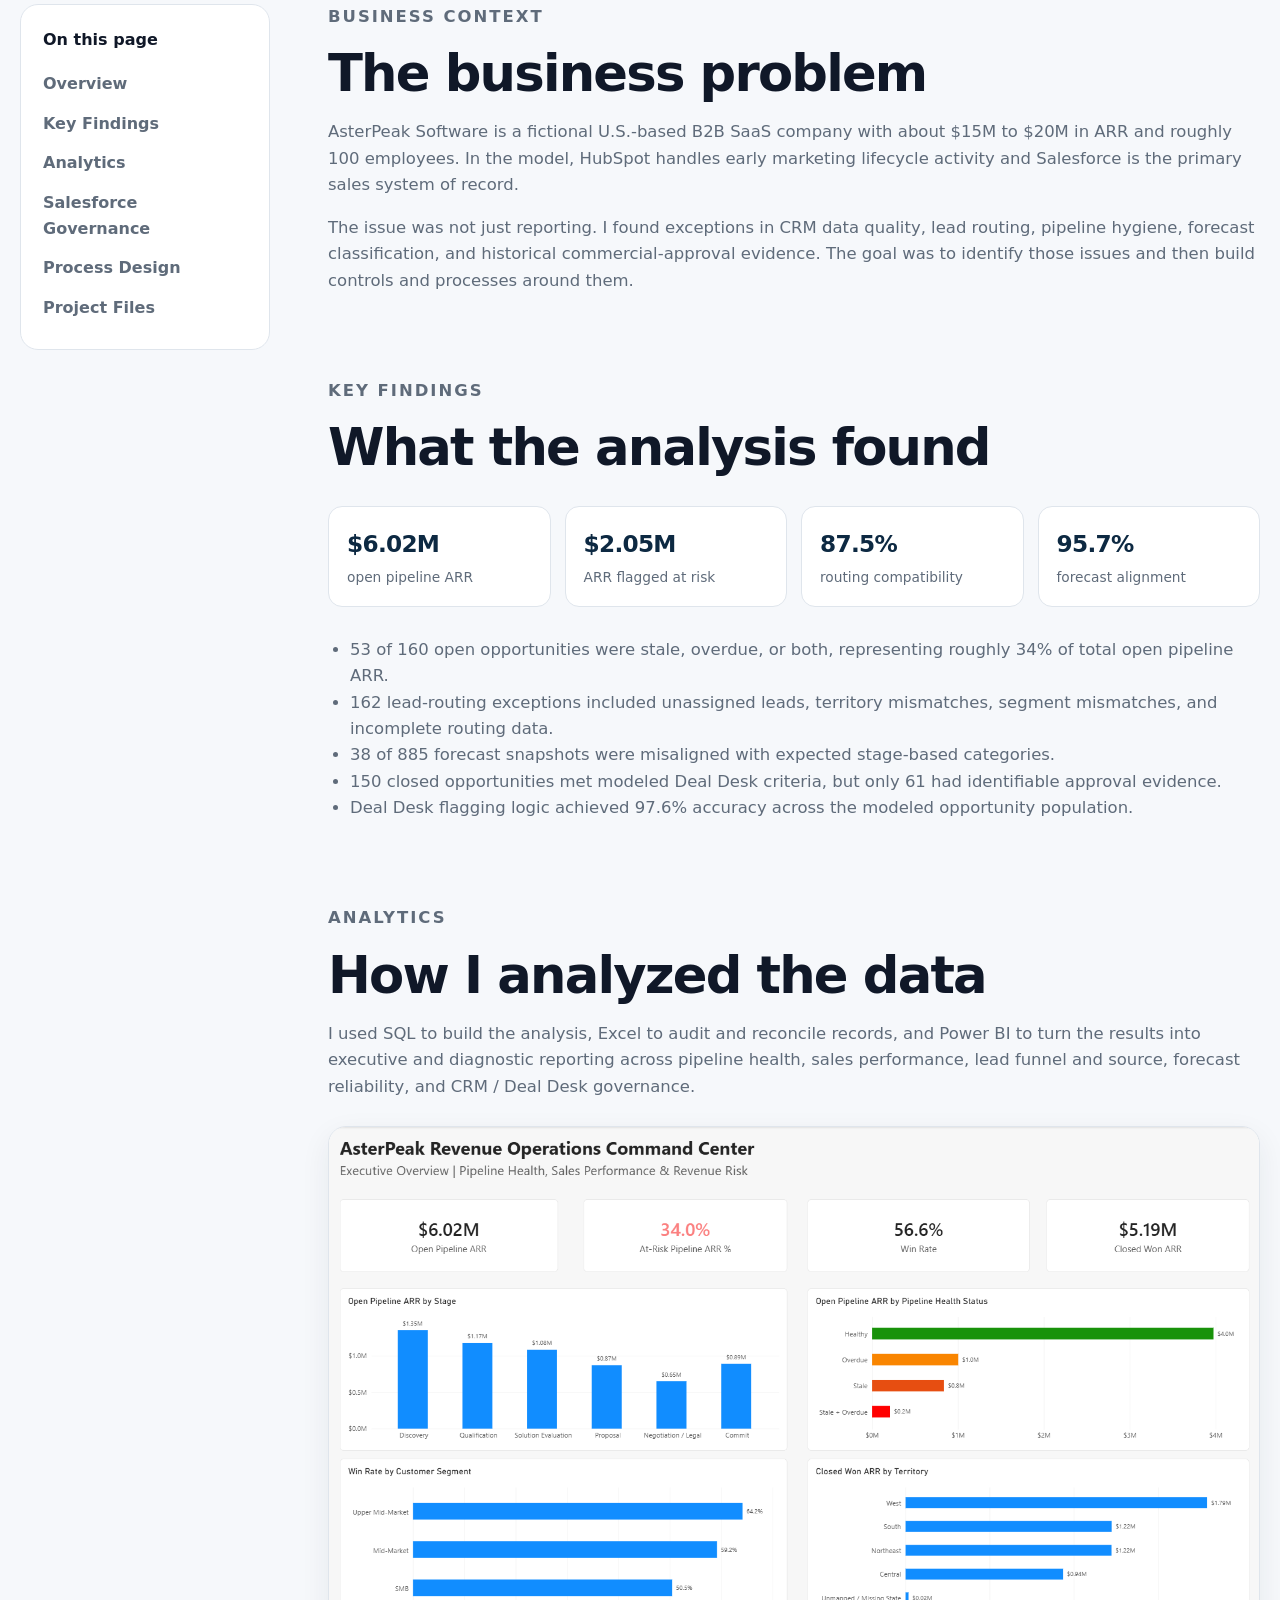
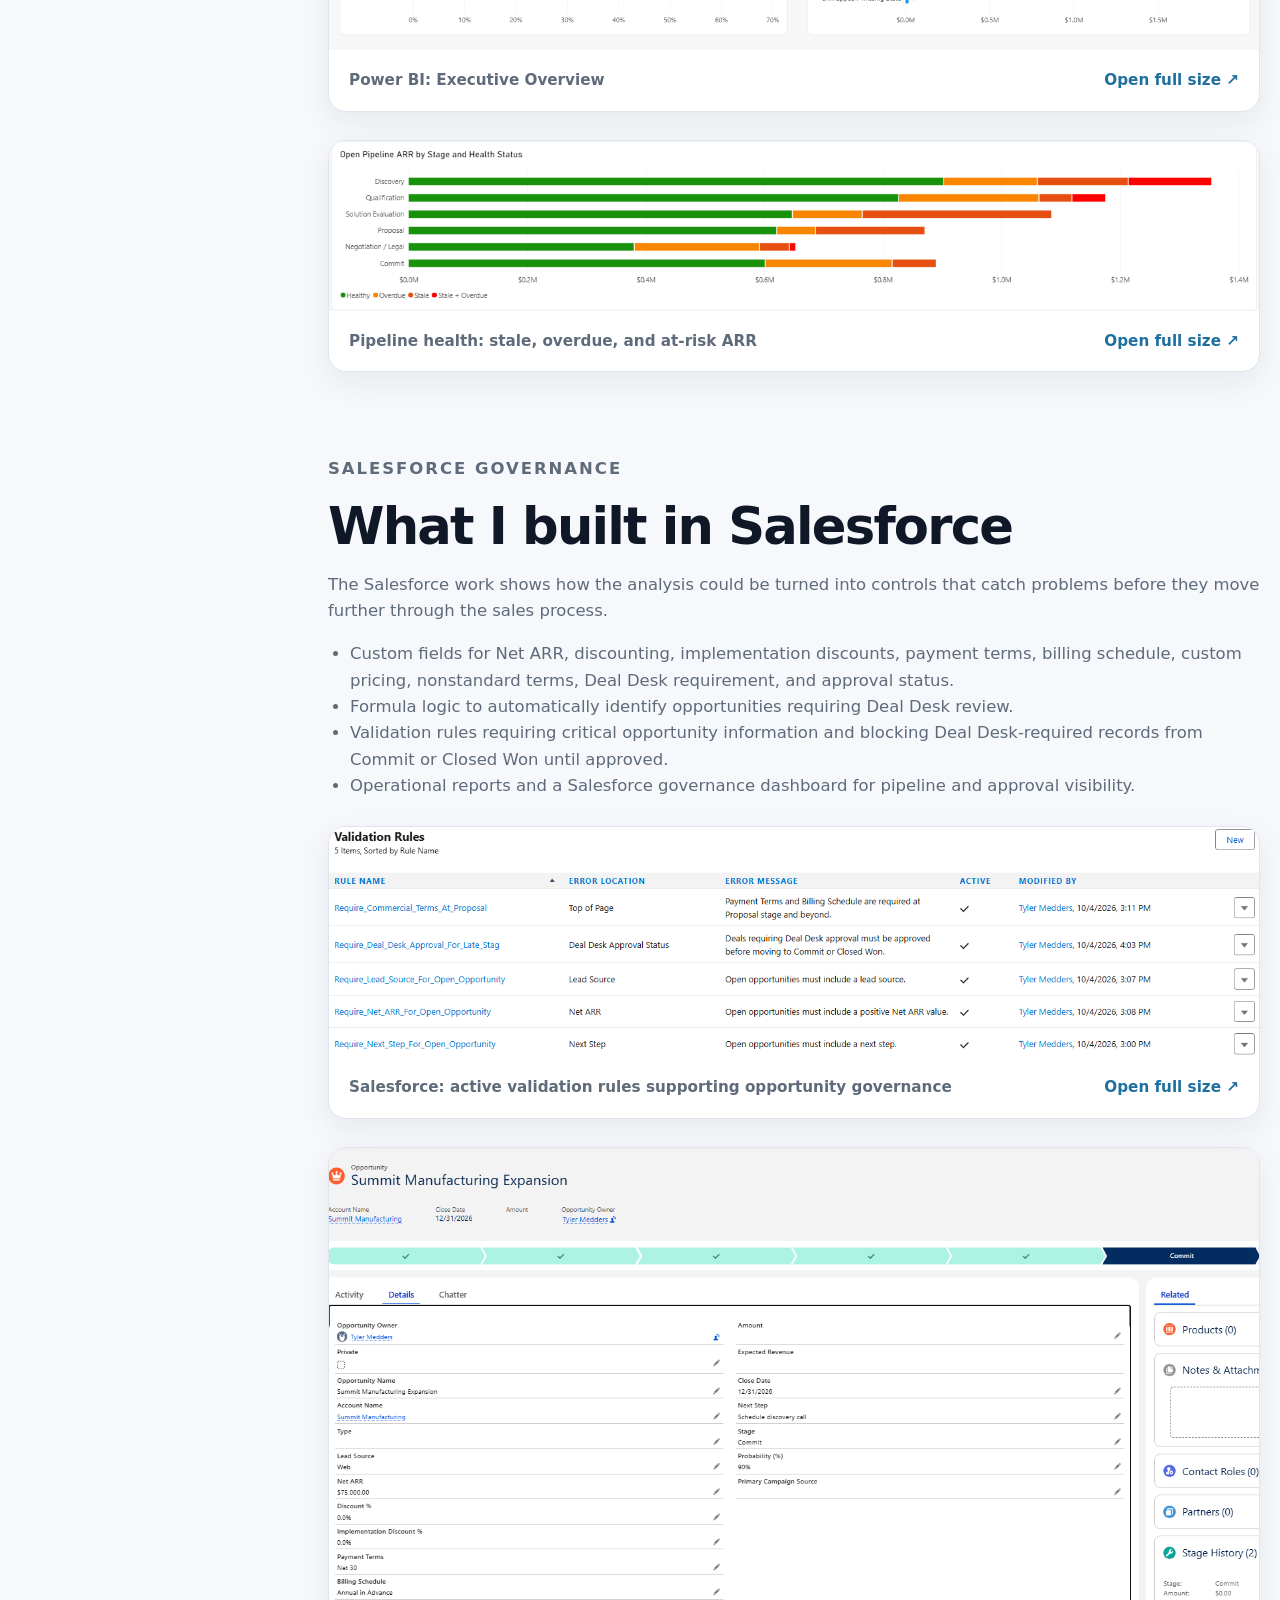
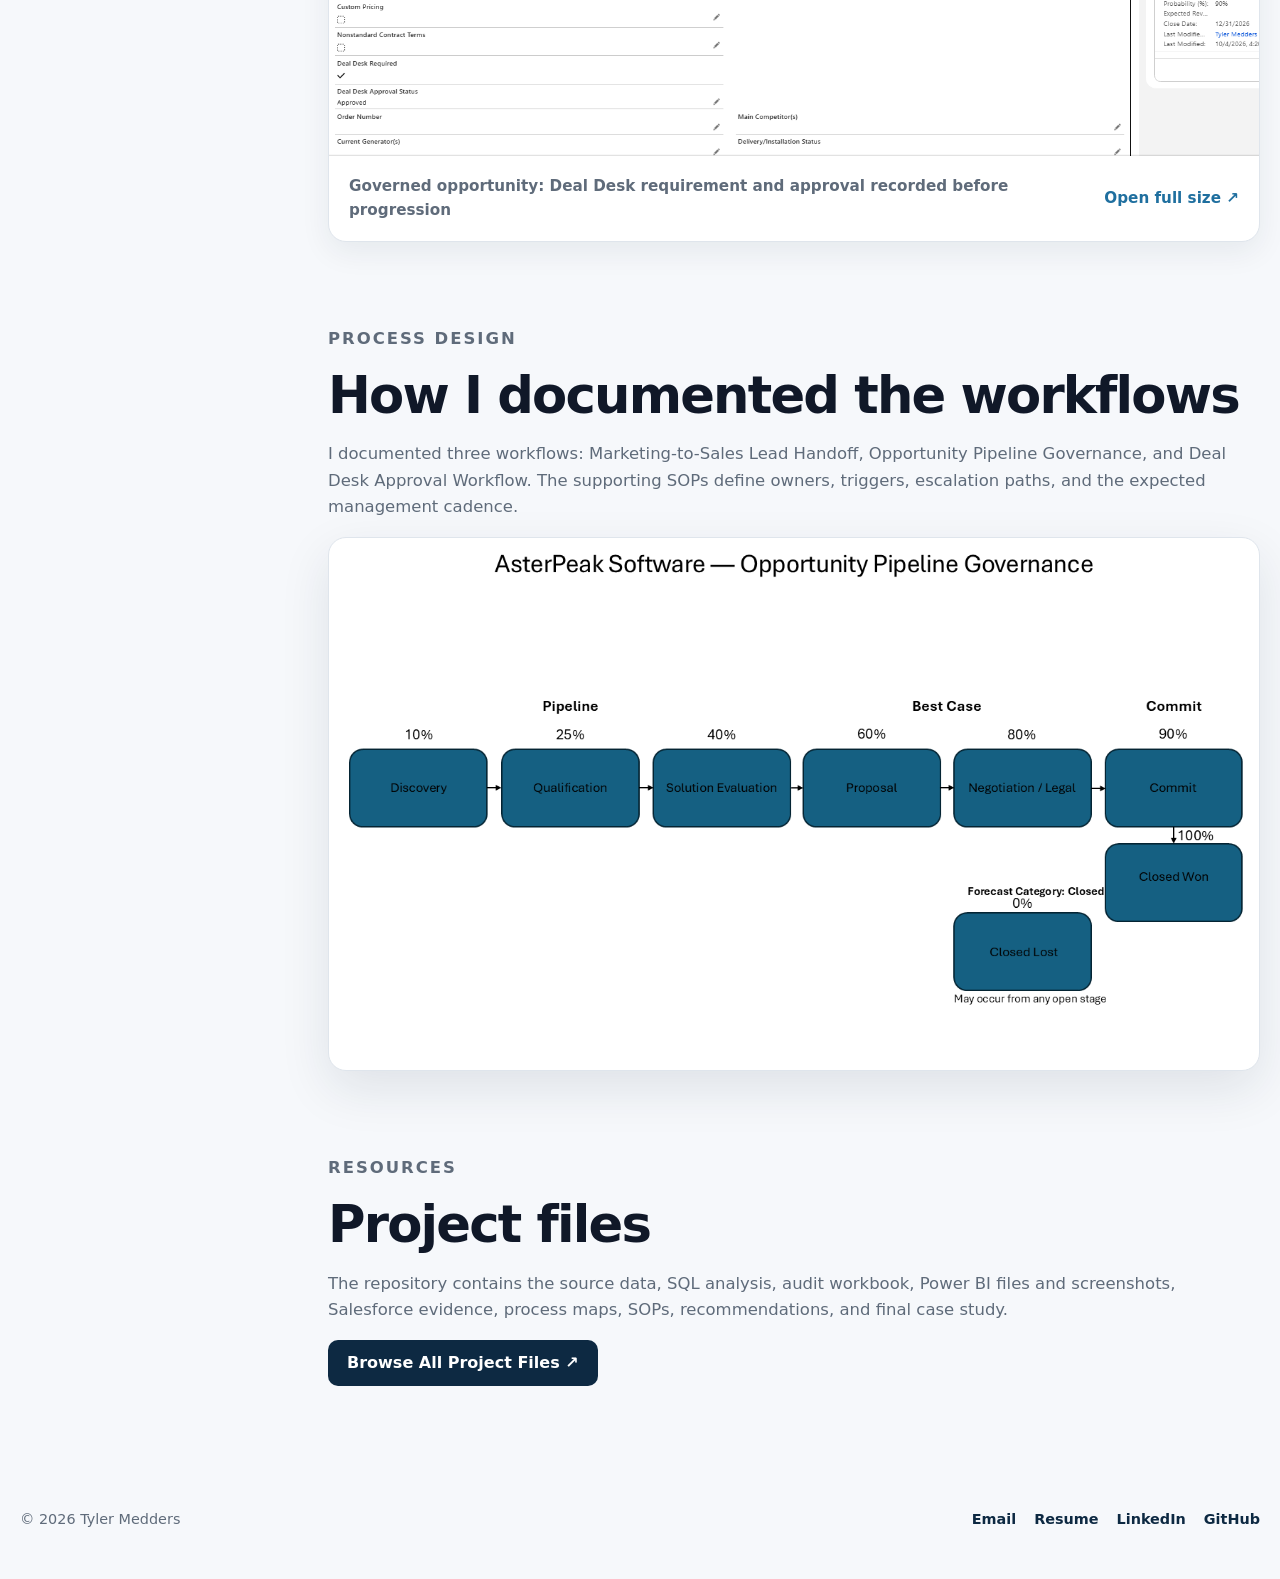
==== commit 3bcd28a2: "Improve site layout and consistency" ====
--- a/asterpeak.html
+++ b/asterpeak.html
@@ -16,17 +16,19 @@
   <link rel="stylesheet" href="styles.css">
   <link rel="stylesheet" href="screen-polish.css">
   <link rel="stylesheet" href="mobile-polish.css">
+  <link rel="stylesheet" href="final-polish.css">
 </head>
 <body>
   <header class="site-header">
     <div class="container nav">
       <a class="brand" href="index.html">Tyler Medders</a>
       <nav class="nav-links" aria-label="Primary navigation">
-        <a href="index.html">Home</a>
-        <a href="#overview">Overview</a>
-        <a href="#implementation">Implementation</a>
-        <a href="assets/Tyler_Medders_Resume.pdf" target="_blank" rel="noreferrer">Resume ↗</a>
-        <a class="keep-mobile" href="https://github.com/TylerMedders/asterpeak-revenue-operations-command-center" target="_blank" rel="noreferrer">Repository ↗</a>
+        <a href="index.html#about">About</a>
+        <a href="index.html#experience">Experience</a>
+        <a href="index.html#work">Featured Work</a>
+        <a href="index.html#skills">Skills</a>
+        <a class="keep-mobile" href="assets/Tyler_Medders_Resume.pdf" target="_blank" rel="noreferrer">Resume ↗</a>
+        <a href="https://linkedin.com/in/tyler-medders" target="_blank" rel="noreferrer">LinkedIn ↗</a>
       </nav>
     </div>
   </header>
@@ -40,10 +42,11 @@
         <div class="project-meta">
           <span>Fictional company</span><span>Synthetic CRM data</span><span>13,864 records</span><span>SQL</span><span>Excel</span><span>Power BI</span><span>Salesforce</span><span>Process Design</span>
         </div>
-        <div class="project-links" style="margin-top: 26px;">
-          <a class="btn btn-primary" href="https://github.com/TylerMedders/asterpeak-revenue-operations-command-center" target="_blank" rel="noreferrer">View Repository ↗</a>
+        <div class="project-links project-links-primary" style="margin-top: 26px;">
+          <a class="btn btn-primary" href="https://github.com/TylerMedders/asterpeak-revenue-operations-command-center" target="_blank" rel="noreferrer">Repository ↗</a>
           <a class="btn btn-secondary" href="assets/documents/AsterPeak_Revenue_Operations_Case_Study.pdf" target="_blank" rel="noreferrer">Full Case Study ↗</a>
           <a class="btn btn-secondary" href="assets/documents/AsterPeak_Revenue_Operations_Executive_Presentation.pdf" target="_blank" rel="noreferrer">Executive Deck ↗</a>
+          <a class="btn btn-secondary" href="assets/documents/AsterPeak_Executive_Recommendations.pdf" target="_blank" rel="noreferrer">Recommendations ↗</a>
         </div>
         <div class="project-hero-image image-frame">
           <img src="assets/asterpeak-hero.png" alt="AsterPeak Revenue Operations Command Center project overview">
@@ -60,7 +63,7 @@
           <a href="#analysis">Analytics</a>
           <a href="#implementation">Salesforce Governance</a>
           <a href="#process">Process Design</a>
-          <a href="#deliverables">Deliverables</a>
+          <a href="#deliverables">Project Files</a>
         </aside>
 
         <div>
@@ -147,13 +150,11 @@
           </section>
 
           <section class="prose-section" id="deliverables">
-            <p class="eyebrow">Deliverables</p>
+            <p class="eyebrow">Resources</p>
             <h2>Project files</h2>
-            <p>The public repository contains the analysis, source data, audit workbook, Power BI file and screenshots, Salesforce evidence, process maps, SOPs, executive recommendations, and final case study.</p>
+            <p>The repository contains the source data, SQL analysis, audit workbook, Power BI files and screenshots, Salesforce evidence, process maps, SOPs, recommendations, and final case study.</p>
             <div class="project-links">
-              <a class="btn btn-primary" href="https://github.com/TylerMedders/asterpeak-revenue-operations-command-center" target="_blank" rel="noreferrer">GitHub Repository ↗</a>
-              <a class="btn btn-secondary" href="assets/documents/AsterPeak_Revenue_Operations_Case_Study.pdf" target="_blank" rel="noreferrer">Case Study ↗</a>
-              <a class="btn btn-secondary" href="assets/documents/AsterPeak_Executive_Recommendations.pdf" target="_blank" rel="noreferrer">Recommendations ↗</a>
+              <a class="btn btn-primary" href="https://github.com/TylerMedders/asterpeak-revenue-operations-command-center" target="_blank" rel="noreferrer">Browse All Project Files ↗</a>
             </div>
           </section>
         </div>
@@ -165,10 +166,10 @@
     <div class="container footer-row">
       <span>© 2026 Tyler Medders</span>
       <div class="footer-links">
-        <a href="index.html">Portfolio</a>
         <a href="mailto:tylerm0614@gmail.com">Email</a>
         <a href="assets/Tyler_Medders_Resume.pdf" target="_blank" rel="noreferrer">Resume</a>
         <a href="https://linkedin.com/in/tyler-medders" target="_blank" rel="noreferrer">LinkedIn</a>
+        <a href="https://github.com/TylerMedders" target="_blank" rel="noreferrer">GitHub</a>
       </div>
     </div>
   </footer>
--- a/final-polish.css
+++ b/final-polish.css
@@ -0,0 +1,272 @@
+/* Final desktop and consistency pass.
+   Loaded after the existing site, screenshot, and mobile styles. */
+
+h1,
+h2,
+h3 {
+  text-wrap: balance;
+}
+
+.lede,
+.section-head p,
+.prose-section p,
+.experience-item li,
+.card p {
+  text-wrap: pretty;
+}
+
+/* Homepage About section */
+.about-heading {
+  margin-bottom: 26px;
+}
+
+.about-content-grid {
+  display: grid;
+  grid-template-columns: minmax(0, 1.35fr) minmax(280px, .65fr);
+  gap: 22px;
+  align-items: stretch;
+}
+
+.about-content-grid .bio-panel {
+  height: 100%;
+}
+
+.availability-panel {
+  background: var(--blue-soft);
+  border: 1px solid #d5e7f1;
+  border-radius: var(--radius);
+  padding: 30px;
+}
+
+.availability-panel .mini-label {
+  margin: 0 0 8px;
+  color: var(--blue);
+  font-size: .8rem;
+  font-weight: 800;
+  letter-spacing: .1em;
+  text-transform: uppercase;
+}
+
+.availability-panel h3 {
+  margin-bottom: 18px;
+  color: var(--navy);
+}
+
+.availability-panel ul {
+  margin: 0;
+  padding-left: 20px;
+  color: var(--muted);
+}
+
+.availability-panel li {
+  margin: 6px 0;
+}
+
+.availability-note {
+  margin: 20px 0 0;
+  padding-top: 17px;
+  border-top: 1px solid #c9dee9;
+  color: var(--navy);
+  font-size: .92rem;
+  font-weight: 800;
+}
+
+/* AsterPeak screenshot captions */
+.screen-grid {
+  margin-top: 26px;
+}
+
+.screen-card .caption {
+  display: grid;
+  grid-template-columns: minmax(0, 1fr) auto;
+  align-items: center;
+  gap: 40px;
+  padding: 18px 20px;
+}
+
+.screen-card figcaption.caption span.caption-label {
+  color: var(--muted);
+  font-weight: 650;
+  white-space: normal;
+}
+
+.screen-card .caption .open-full {
+  color: var(--blue);
+  font-weight: 800;
+  white-space: nowrap;
+}
+
+/* Give dense project sections more breathing room. */
+.prose-section {
+  margin-bottom: 84px;
+}
+
+#deliverables.prose-section {
+  margin-bottom: 0;
+}
+
+@media (min-width: 901px) {
+  :root {
+    --max: 1240px;
+  }
+
+  .hero-grid {
+    grid-template-columns: minmax(0, 1.32fr) minmax(360px, .68fr);
+    gap: 50px;
+  }
+
+  .hero h1 {
+    max-width: 820px;
+    font-size: clamp(3.5rem, 5.2vw, 4.9rem);
+  }
+
+  .section-head {
+    max-width: 900px;
+  }
+
+  .project-content {
+    grid-template-columns: 250px minmax(0, 1fr);
+    gap: 58px;
+  }
+
+  .project-hero h1 {
+    max-width: 1040px;
+  }
+
+  .project-hero .lede {
+    max-width: 860px;
+  }
+
+  .contact-section {
+    padding-top: 72px;
+  }
+}
+
+@media (max-width: 900px) {
+  .about-content-grid {
+    grid-template-columns: 1fr;
+  }
+
+  .availability-panel {
+    padding: 26px;
+  }
+
+  .prose-section {
+    margin-bottom: 62px;
+  }
+}
+
+@media (max-width: 640px) {
+  .about-heading {
+    margin-bottom: 20px;
+  }
+
+  .availability-panel {
+    padding: 22px;
+  }
+
+  .screen-card .caption {
+    grid-template-columns: 1fr;
+    gap: 9px;
+  }
+
+  .screen-card .caption .open-full {
+    justify-self: start;
+  }
+
+  .prose-section {
+    margin-bottom: 52px;
+  }
+}
+
+/* Experience and tools are intentionally kept together so the page flows from
+   work history into the systems and capabilities used in that work. */
+.tools-block {
+  margin-top: 46px;
+  padding-top: 38px;
+  border-top: 1px solid var(--line);
+  scroll-margin-top: 96px;
+}
+
+.tools-heading {
+  max-width: 760px;
+  margin-bottom: 24px;
+}
+
+.tools-heading .eyebrow {
+  margin-bottom: 10px;
+}
+
+.tools-heading h3 {
+  margin-bottom: 10px;
+  font-size: clamp(1.6rem, 2.8vw, 2.2rem);
+}
+
+.tools-heading > p:last-child {
+  margin: 0;
+  color: var(--muted);
+  font-size: 1.02rem;
+}
+
+.tool-logo-grid {
+  display: grid;
+  grid-template-columns: repeat(auto-fit, minmax(150px, 1fr));
+  gap: 12px;
+}
+
+.tool-logo-card {
+  min-height: 104px;
+  display: flex;
+  flex-direction: column;
+  align-items: center;
+  justify-content: center;
+  gap: 12px;
+  padding: 18px 14px;
+  background: var(--surface);
+  border: 1px solid var(--line);
+  border-radius: 14px;
+  text-align: center;
+}
+
+.tool-logo-card img {
+  width: 38px;
+  height: 38px;
+  object-fit: contain;
+}
+
+.tool-logo-card span {
+  color: var(--navy);
+  font-size: .9rem;
+  font-weight: 800;
+  line-height: 1.25;
+}
+
+.capability-pills {
+  margin-top: 22px;
+}
+
+@media (max-width: 640px) {
+  .tools-block {
+    margin-top: 34px;
+    padding-top: 30px;
+  }
+
+  .tool-logo-grid {
+    grid-template-columns: repeat(2, minmax(0, 1fr));
+    gap: 10px;
+  }
+
+  .tool-logo-card {
+    min-height: 92px;
+    padding: 14px 10px;
+  }
+
+  .tool-logo-card img {
+    width: 32px;
+    height: 32px;
+  }
+
+  .tool-logo-card span {
+    font-size: .82rem;
+  }
+}
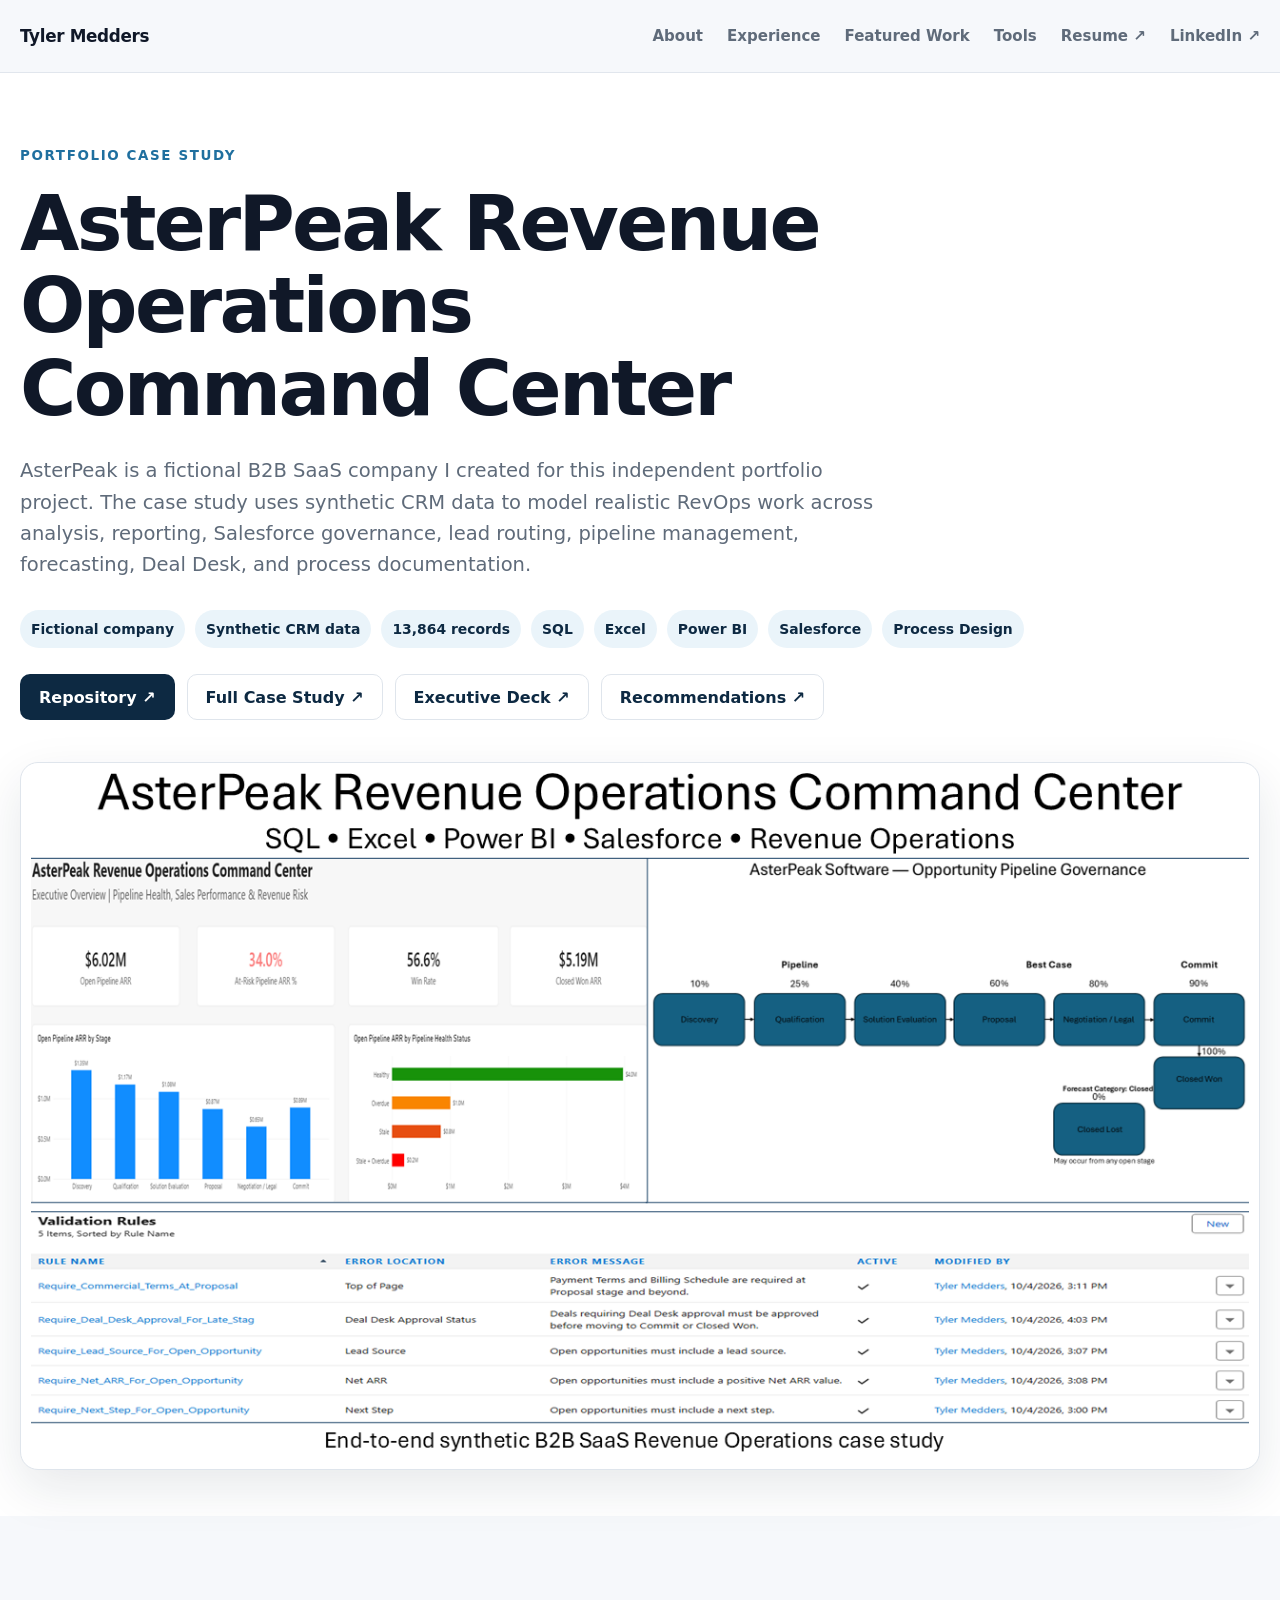
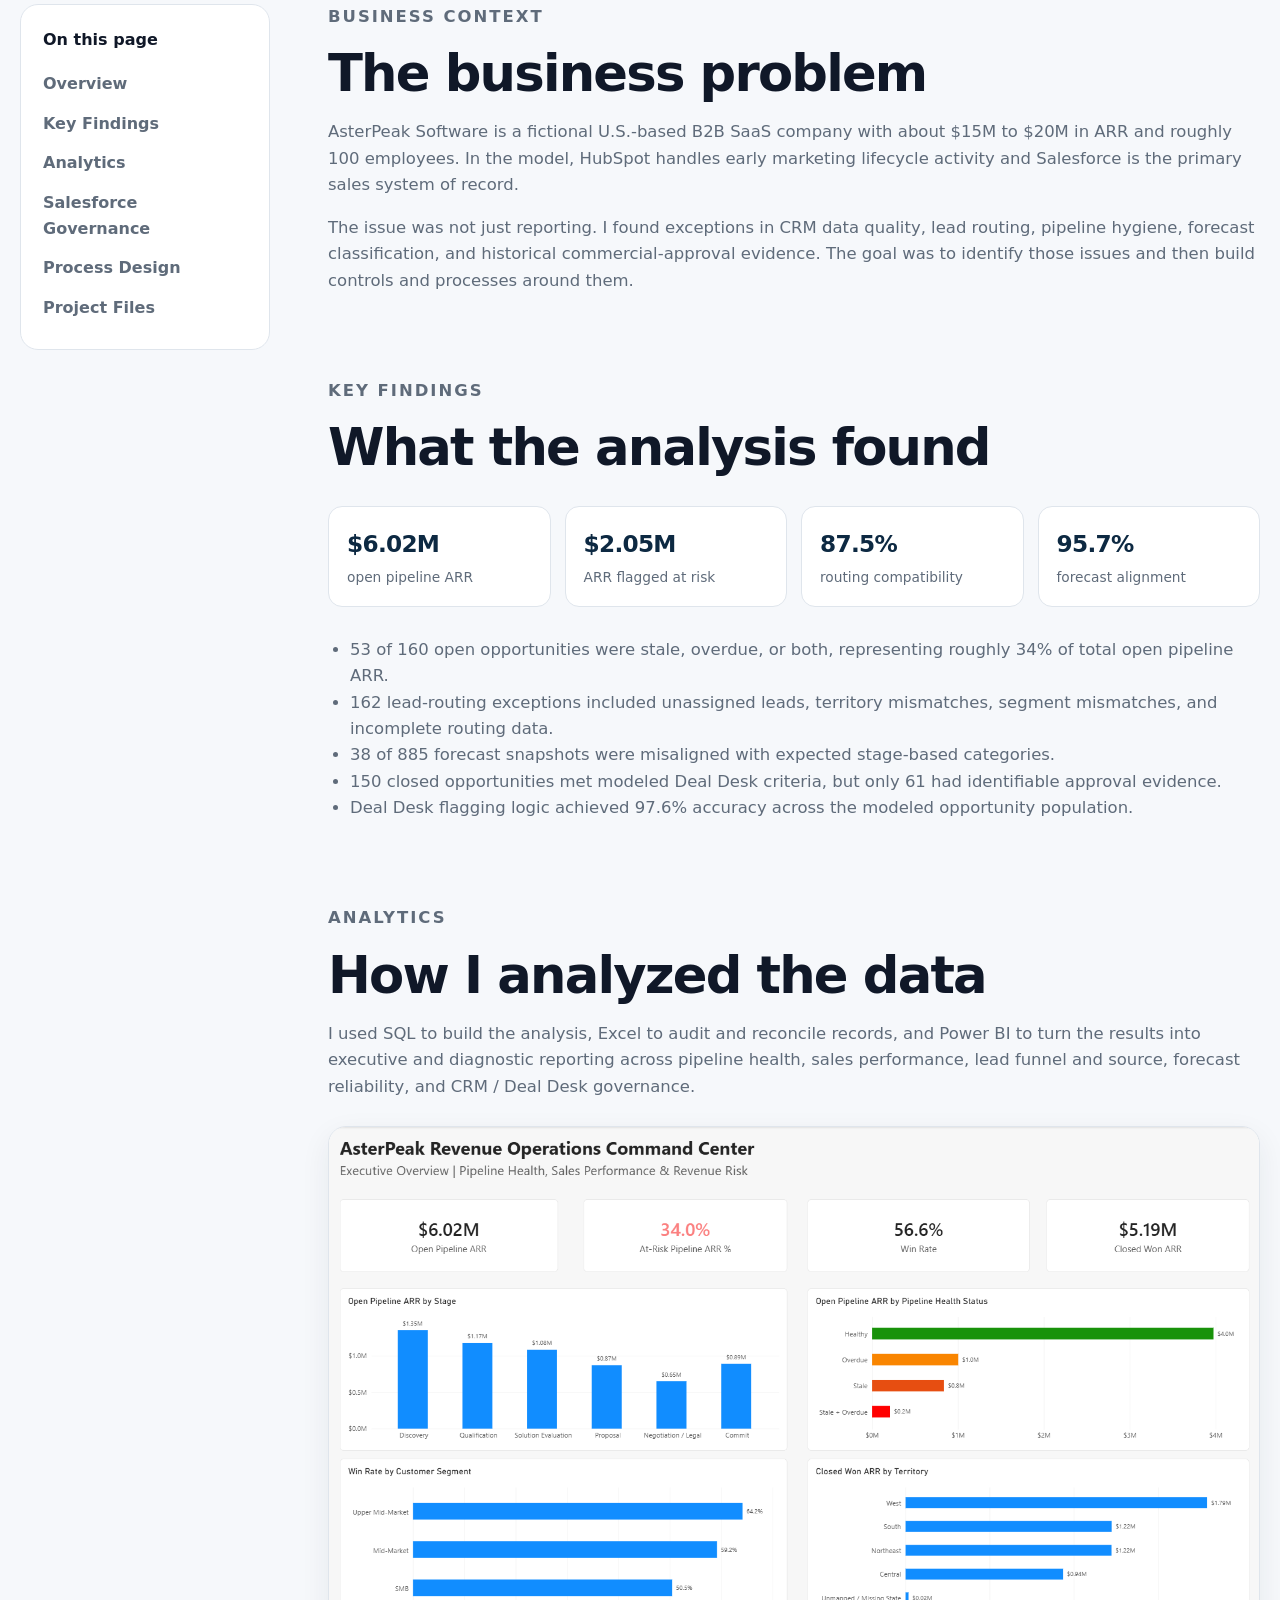
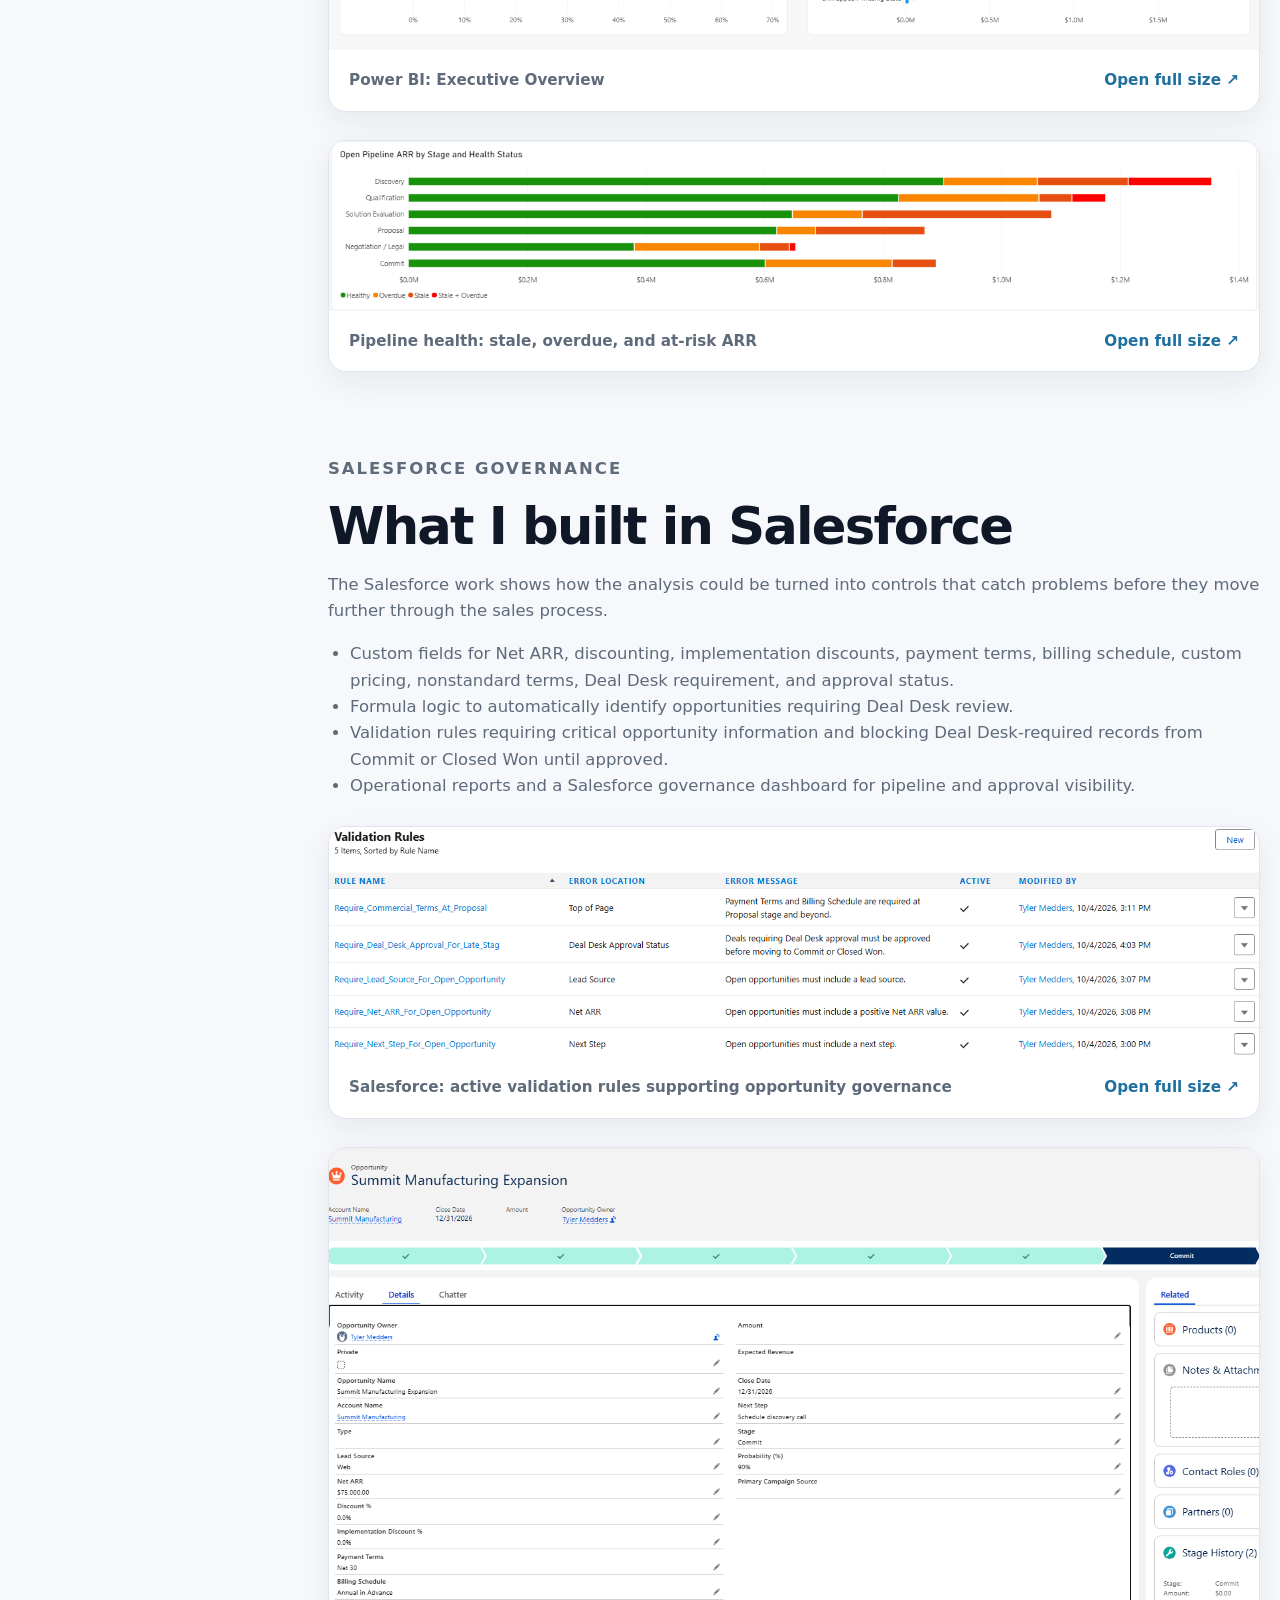
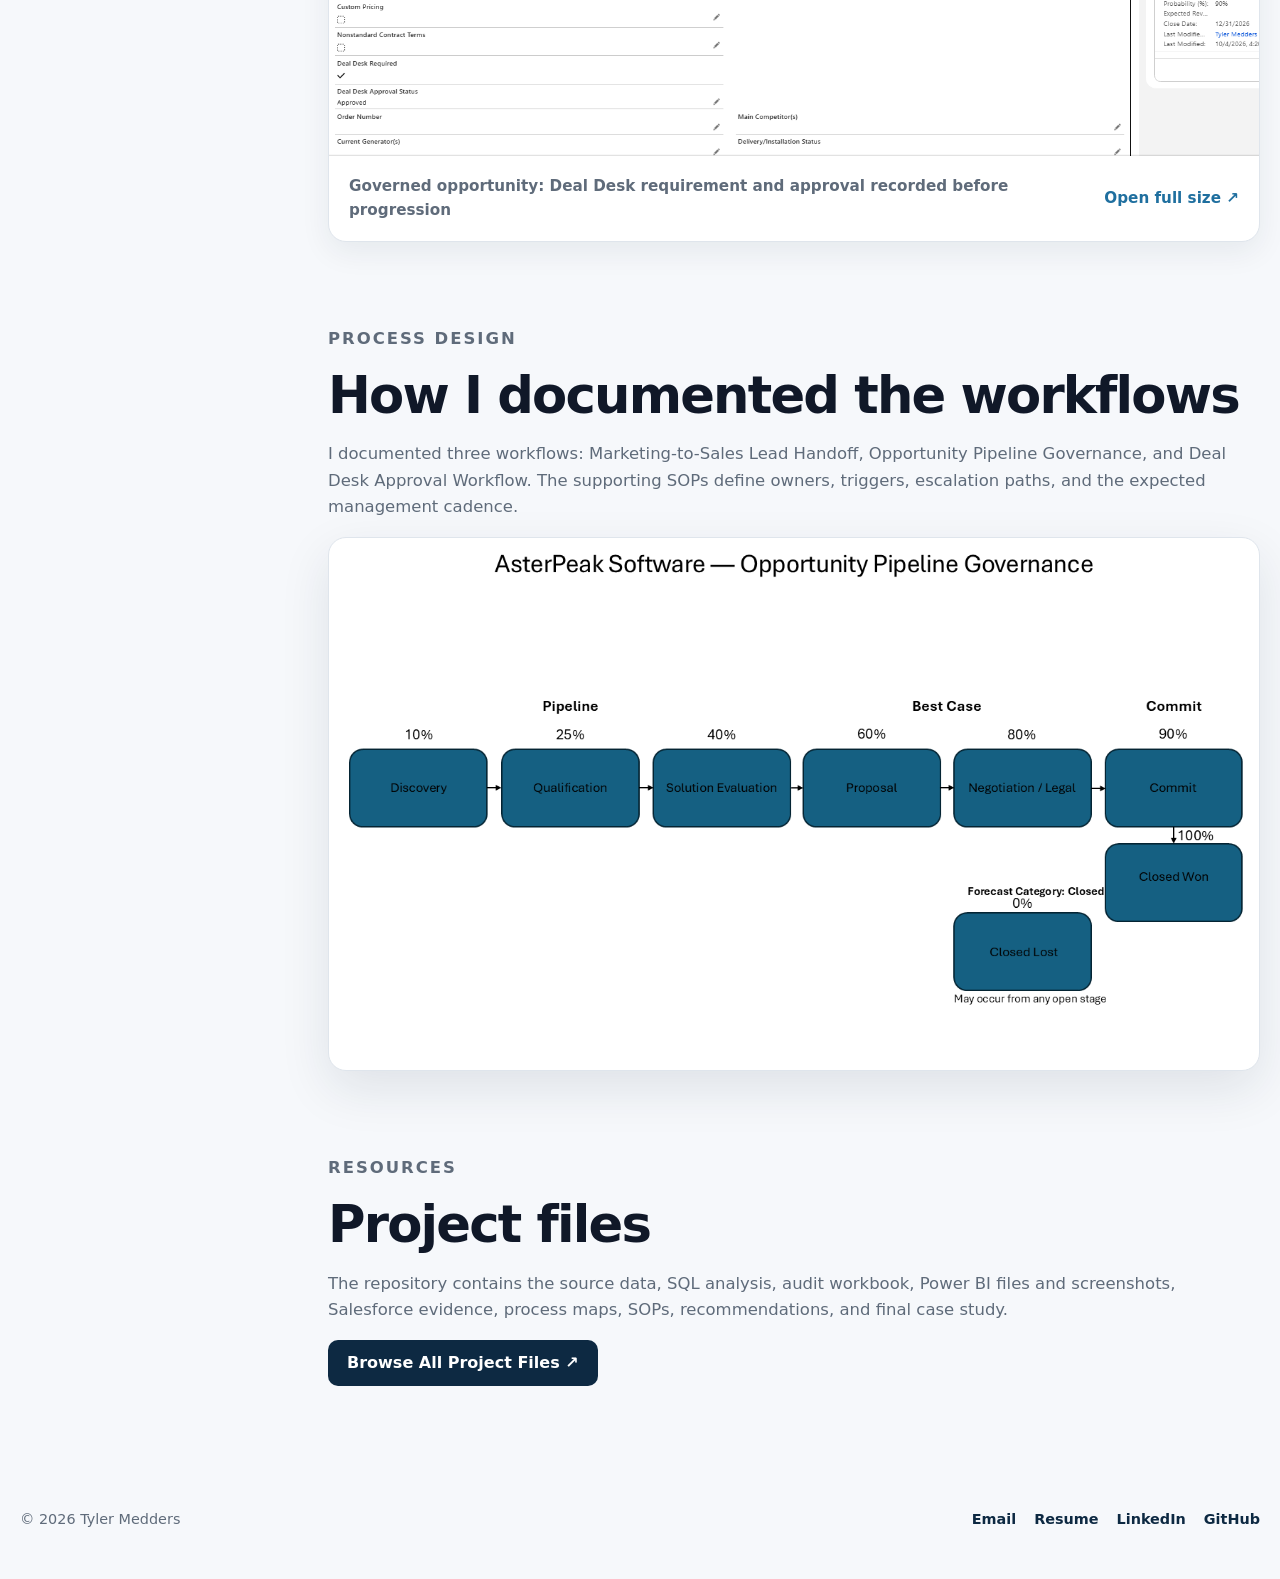
==== commit cb7a9e7b: "Polish site layout and tool icons" ====
--- a/asterpeak.html
+++ b/asterpeak.html
@@ -26,7 +26,7 @@
         <a href="index.html#about">About</a>
         <a href="index.html#experience">Experience</a>
         <a href="index.html#work">Featured Work</a>
-        <a href="index.html#skills">Skills</a>
+        <a href="index.html#skills">Tools</a>
         <a class="keep-mobile" href="assets/Tyler_Medders_Resume.pdf" target="_blank" rel="noreferrer">Resume ↗</a>
         <a href="https://linkedin.com/in/tyler-medders" target="_blank" rel="noreferrer">LinkedIn ↗</a>
       </nav>
--- a/final-polish.css
+++ b/final-polish.css
@@ -24,11 +24,11 @@
   display: grid;
   grid-template-columns: minmax(0, 1.35fr) minmax(280px, .65fr);
   gap: 22px;
-  align-items: stretch;
+  align-items: start;
 }
 
 .about-content-grid .bio-panel {
-  height: 100%;
+  height: auto;
 }
 
 .availability-panel {
